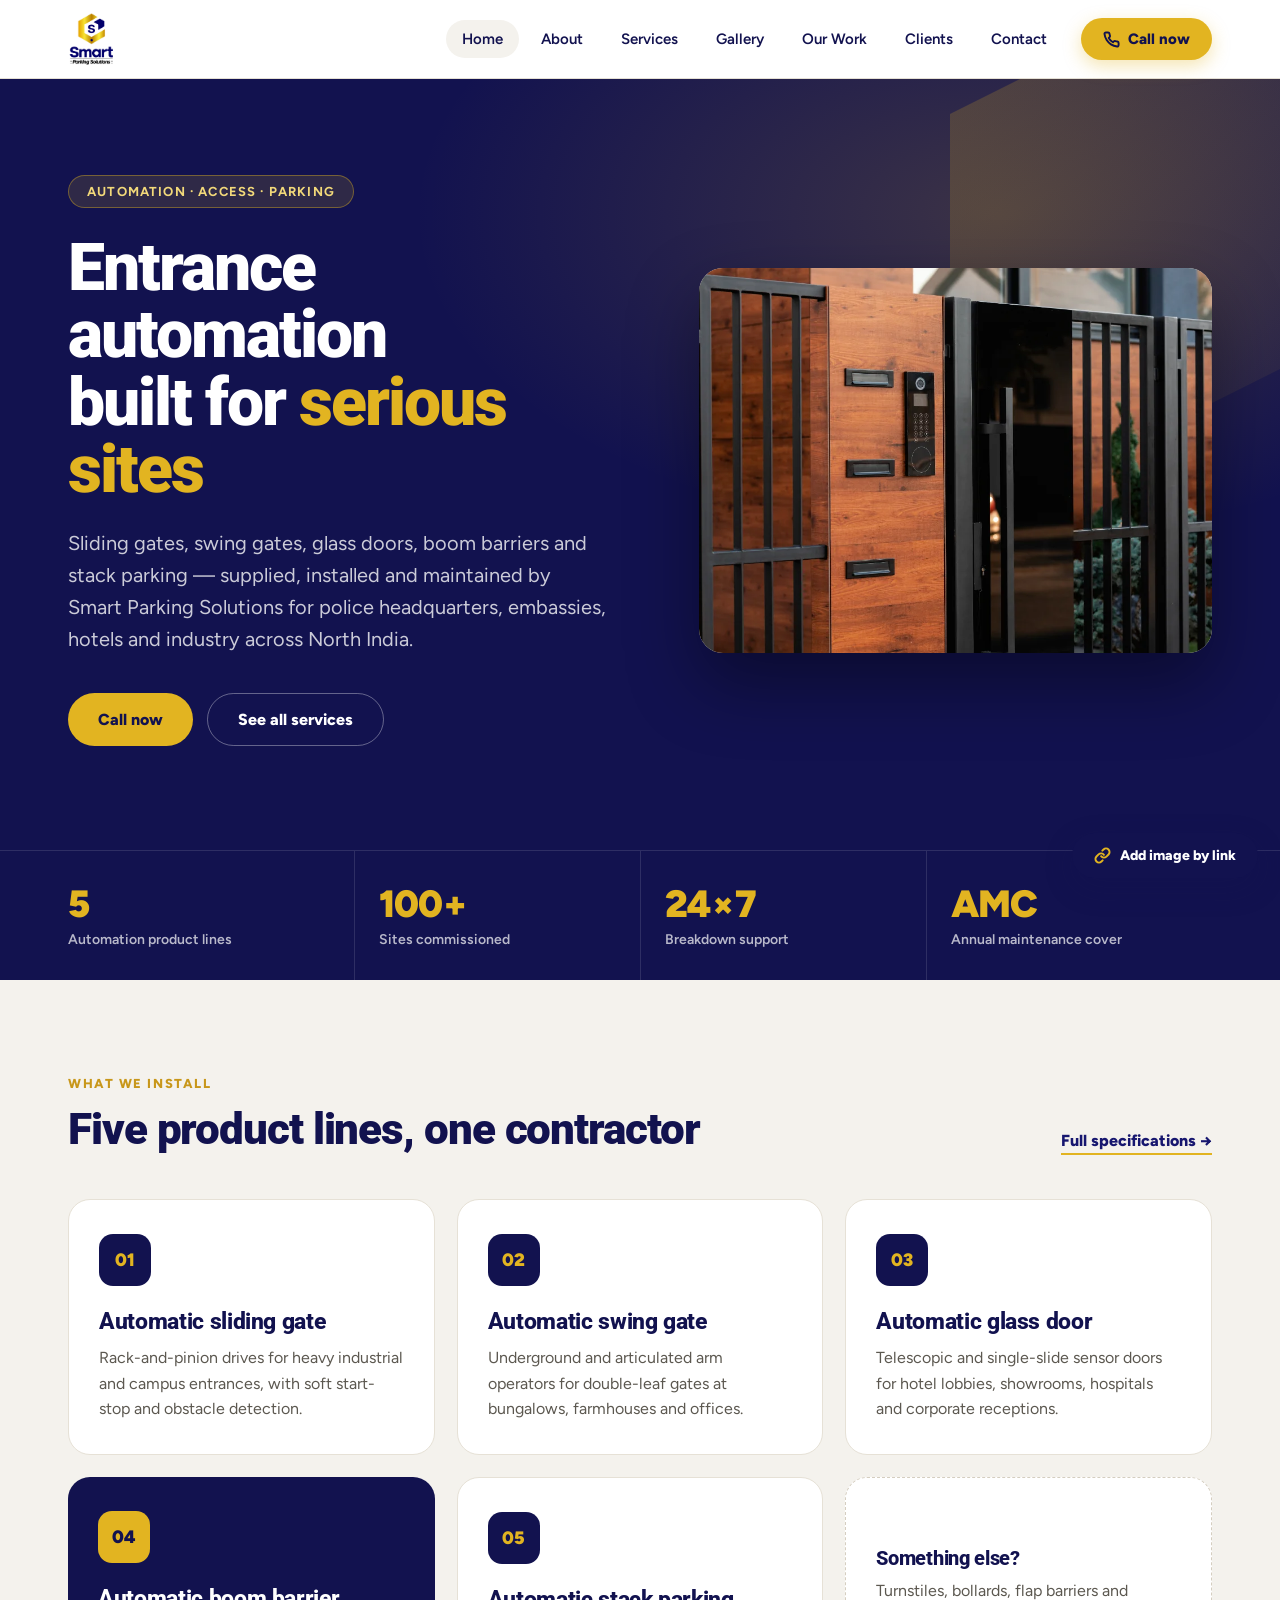
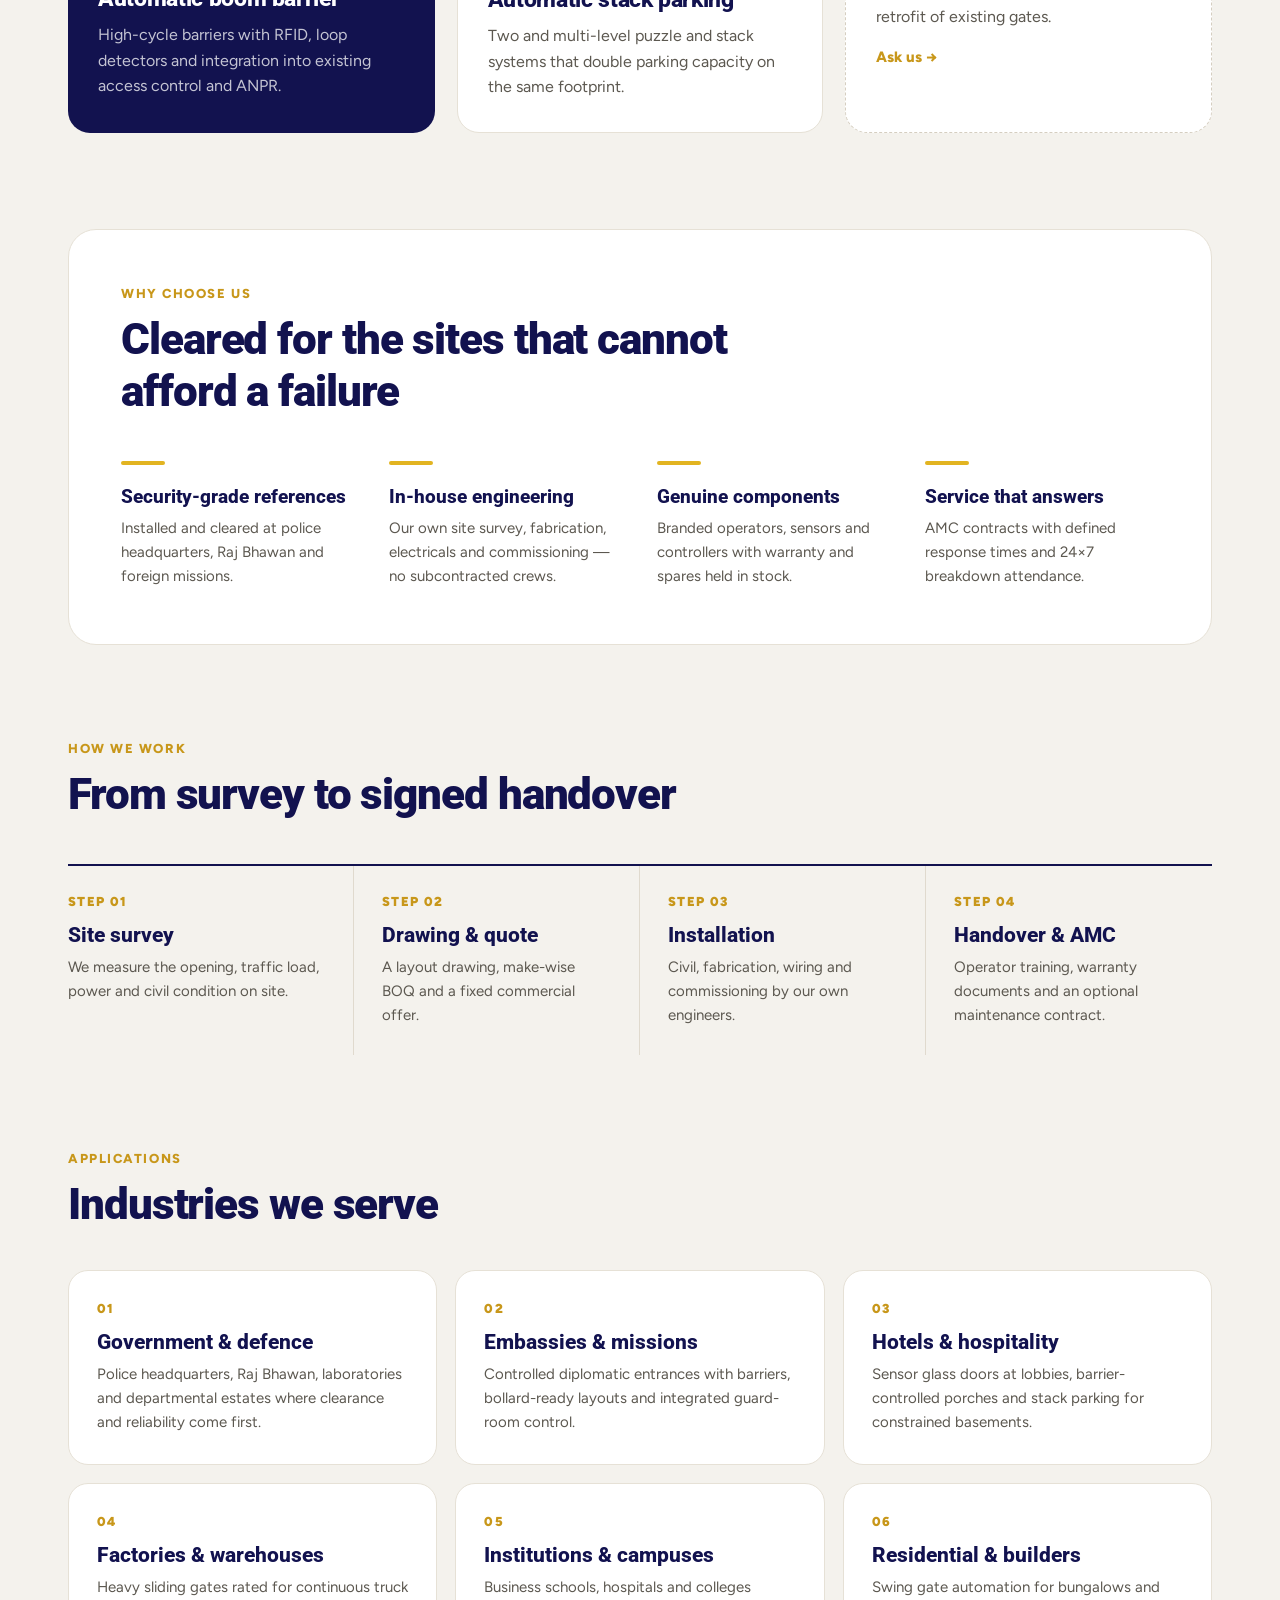
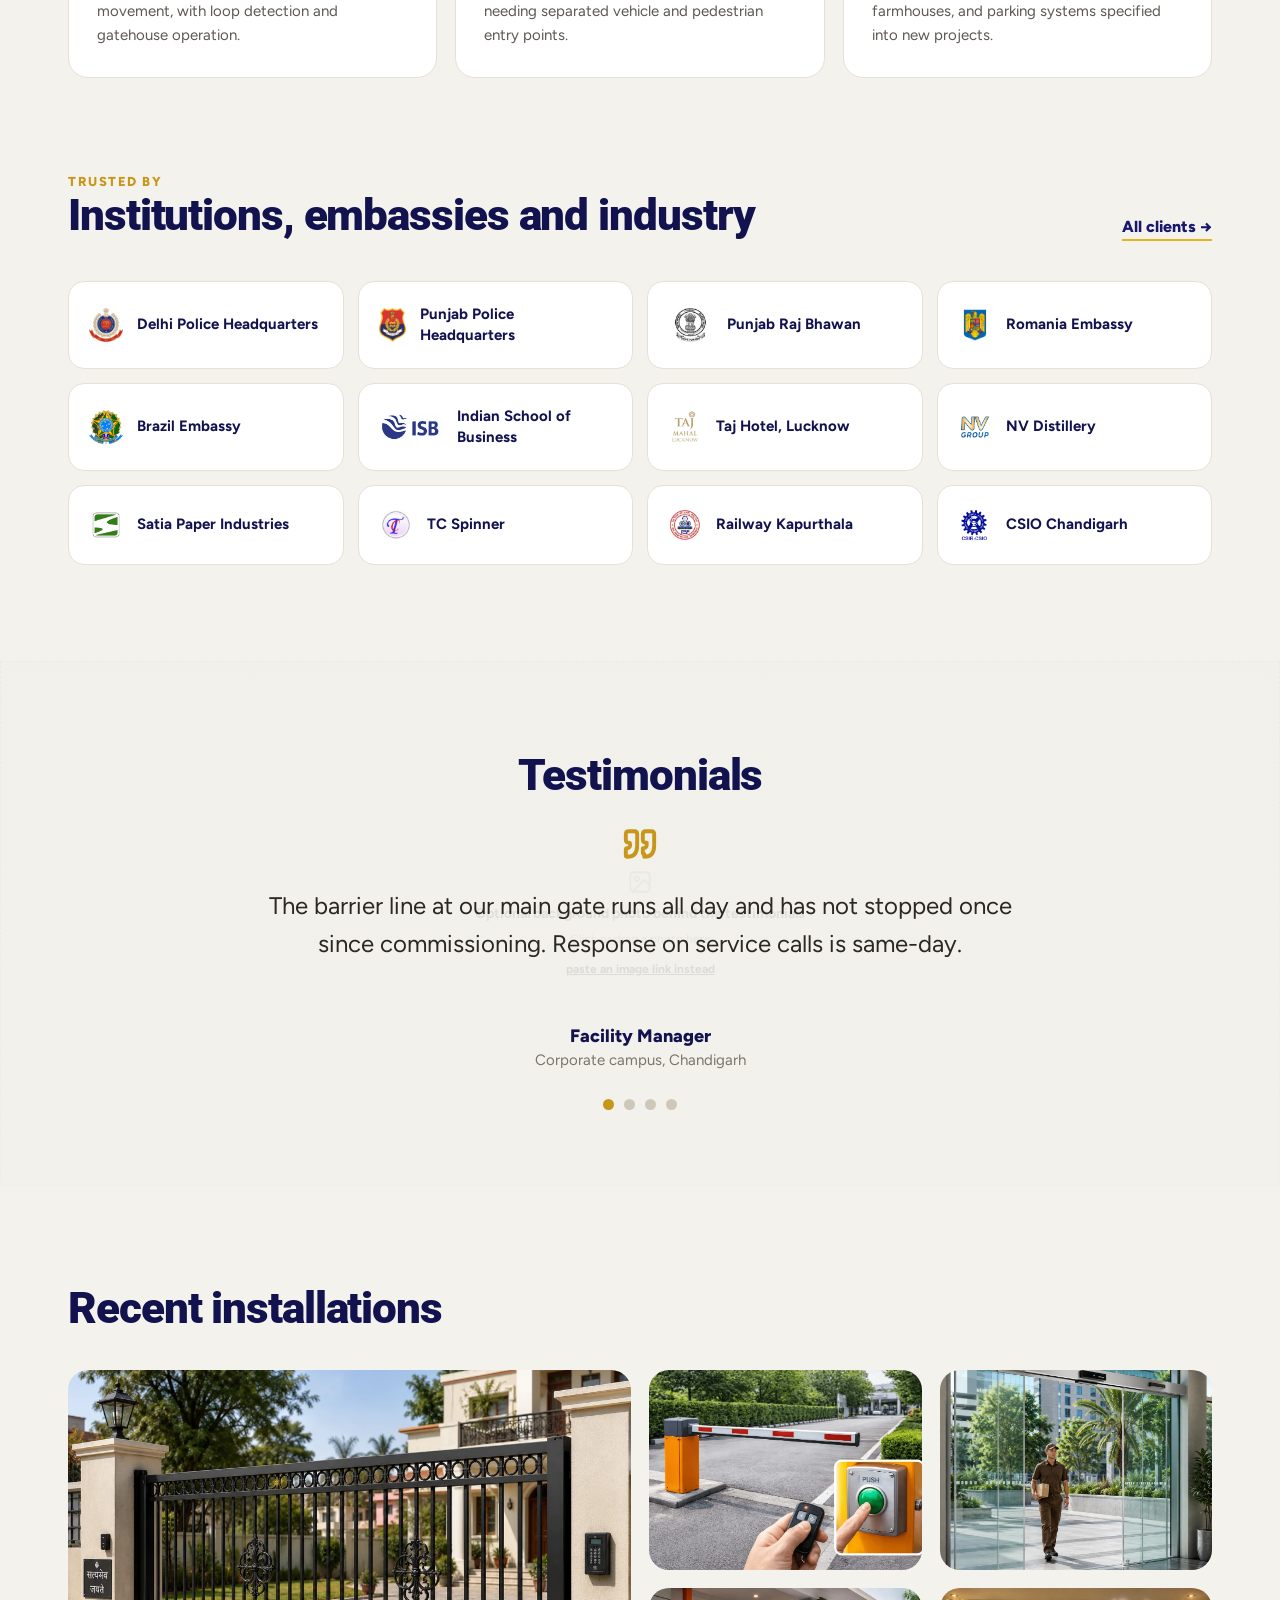
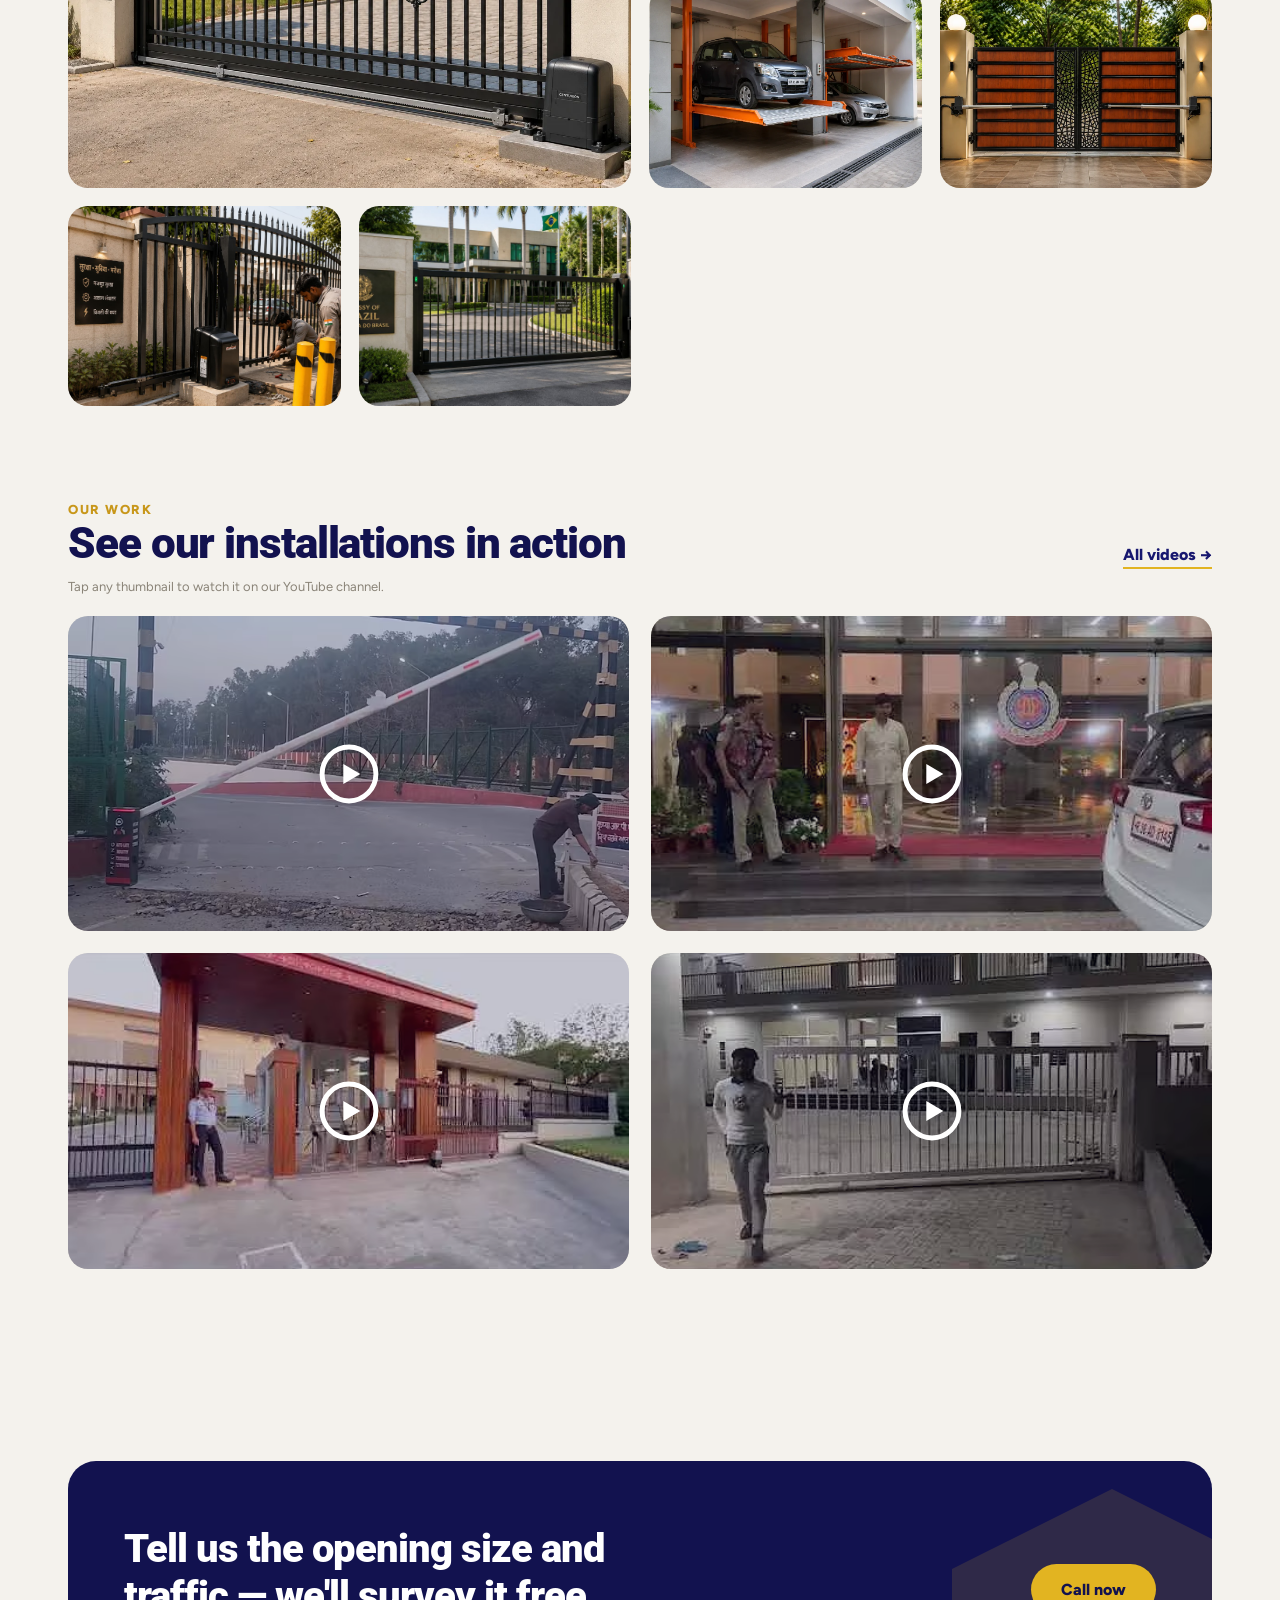
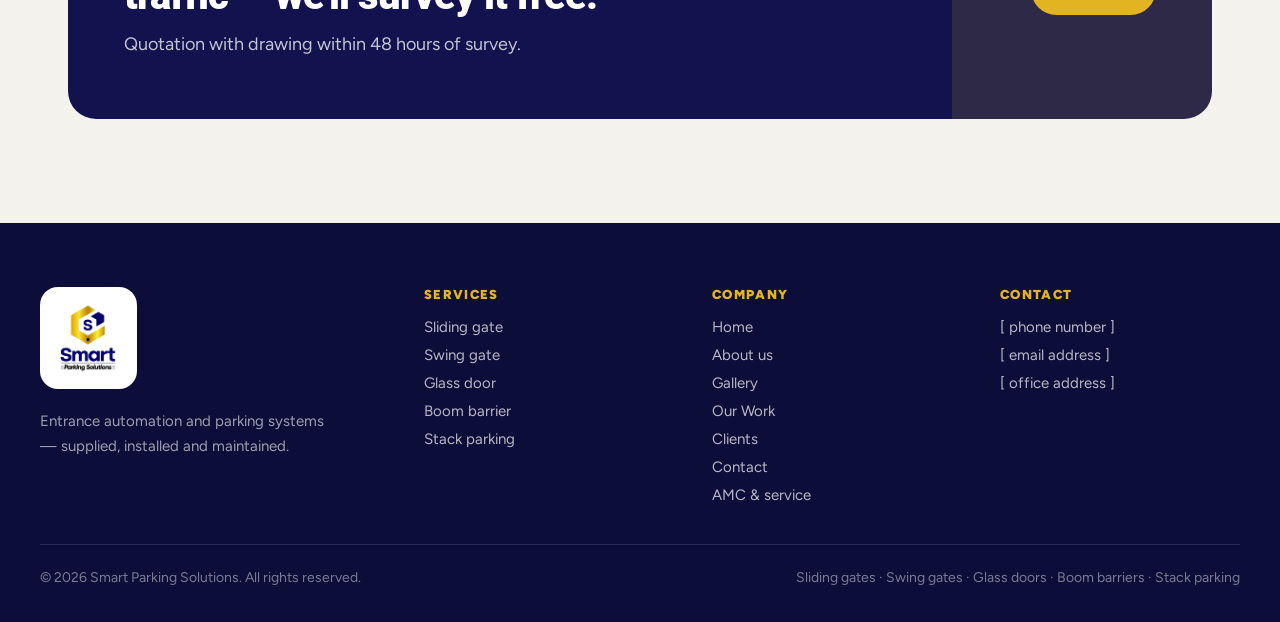
==== index.html @ b591a1c9 "Switch home Our Work section to thumbnail tiles Replace the mixed embeds (live iframe, native video," ====
<!DOCTYPE html>
<html lang="en">
<head>
<meta charset="utf-8">
<title>Smart Parking Solutions</title>
<link rel="preconnect" href="https://fonts.googleapis.com">
<link rel="preconnect" href="https://fonts.gstatic.com" crossorigin>
<style>
/* Smart Parking Solutions — shared stylesheet */

@import url('https://fonts.googleapis.com/css2?family=Figtree:wght@400;500;600;700;800;900&family=Roboto:wght@400;500;700;900&display=swap');

:root {
  --navy: #12124f;
  --navy-dark: #0d0d3a;
  --navy-hover: #1c1c78;
  --link: #17176f;
  --gold: #e2b421;
  --gold-hover: #c8971a;
  --gold-light: #f2d97a;
  --bg: #f4f2ed;
  --card-border: #e6e1d6;
  --divider: #ddd7c9;
  --divider-2: #e0dace;
  --divider-3: #ece7dc;
  --input-border: #ded8ca;
  --input-bg: #fbfaf7;
  --text: #171717;
  --text-body: #2b2822;
  --text-muted: #5c5850;
  --text-mutest: #7a756a;
  --text-faint: #8a8478;
  --tag-bg: #efe9db;
  --tag-text: #5a4d2a;
  --success: #4a7a3f;
}

* { box-sizing: border-box; }
html { scroll-behavior: smooth; }
body {
  margin: 0;
  background: var(--bg);
  font-family: 'Figtree', system-ui, sans-serif;
  color: var(--text);
}
img { max-width: 100%; display: block; }
a { color: var(--link); text-decoration: none; }
a:hover { color: var(--gold-hover); }
*:focus-visible { outline: 2px solid #d9a81d; outline-offset: 2px; }
h1, h2, h3 { font-family: 'Roboto', system-ui, sans-serif; margin: 0; }
p { margin: 0; }
::selection { background: #f2d97a; }
button { font-family: inherit; }

@keyframes riseIn { from { opacity: 0; transform: translateY(14px); } to { opacity: 1; transform: none; } }

.container { max-width: 1200px; margin: 0 auto; padding: 0 28px; }

/* ---------- Header / Nav ---------- */
.site-header {
  position: sticky; top: 0; z-index: 50;
  background: rgba(255,255,255,0.96);
  backdrop-filter: blur(8px);
  border-bottom: 1px solid #e4dfd4;
}
.site-header .container {
  padding: 10px 28px;
  display: flex; align-items: center; gap: 32px;
}
.brand { display: flex; align-items: center; gap: 12px; flex-shrink: 0; }
.brand img { height: 58px; width: auto; }
.main-nav {
  display: flex; align-items: center; gap: 6px; margin-left: auto;
}
.main-nav a.nav-link {
  padding: 10px 16px; border-radius: 999px; font-weight: 600; font-size: 15px; color: var(--navy);
}
.main-nav a.nav-link:hover { color: var(--gold-hover); background: #f4f2ed; }
.main-nav a.nav-link.active { background: #f4f2ed; color: var(--navy); }
.call-now {
  margin-left: 12px; display: inline-flex; align-items: center; gap: 8px;
  padding: 12px 22px; border-radius: 999px; background: var(--gold); color: var(--navy);
  font-weight: 800; font-size: 15px; box-shadow: 0 6px 18px rgba(226,180,33,0.35);
}
.call-now:hover { background: var(--gold-hover); color: #0d0d45; }
.nav-toggle { display: none; }

/* ---------- Buttons ---------- */
.btn {
  display: inline-flex; align-items: center; gap: 10px;
  padding: 16px 30px; border-radius: 999px; font-weight: 800; font-size: 16px; border: none; cursor: pointer;
  font-family: inherit;
}
.btn-gold { background: var(--gold); color: var(--navy); }
.btn-gold:hover { background: var(--gold-light); color: var(--navy); }
.btn-outline { border: 1.5px solid rgba(255,255,255,0.35); color: #fff; background: transparent; }
.btn-outline:hover { border-color: var(--gold); color: var(--gold); }
.btn-navy { background: var(--navy); color: #fff; }
.btn-navy:hover { background: var(--navy-hover); color: #fff; }

/* ---------- Page hero (inner pages) ---------- */
.page-hero { background: var(--navy); padding: 72px 0 80px; }
.page-hero .eyebrow { color: var(--gold); }
.page-hero h1 {
  font-size: 58px; font-weight: 900; letter-spacing: -0.03em; color: #fff; margin: 14px 0 0;
}
.page-hero p {
  font-size: 19px; line-height: 1.6; color: rgba(255,255,255,0.75); margin: 16px 0 0; max-width: 640px;
}

/* ---------- Home hero ---------- */
.home-hero { position: relative; background: var(--navy); overflow: hidden; }
.home-hero .glow {
  position: absolute; inset: 0;
  background: radial-gradient(900px 500px at 78% 15%, rgba(226,180,33,0.20), transparent 65%);
}
.home-hero .facet {
  position: absolute; right: -90px; top: -70px; width: 420px; height: 420px;
  clip-path: polygon(50% 0,100% 25%,100% 75%,50% 100%,0 75%,0 25%);
  background: linear-gradient(135deg,rgba(226,180,33,0.22),rgba(226,180,33,0.03));
}
.home-hero .hero-grid {
  max-width: 1200px; margin: 0 auto; padding: 96px 28px 104px;
  display: grid; grid-template-columns: minmax(0,1.05fr) minmax(0,0.95fr); gap: 64px; align-items: center; position: relative;
}
.home-hero .hero-copy { animation: riseIn .6s ease both; }
.eyebrow-badge {
  display: inline-flex; align-items: center; gap: 10px; padding: 8px 18px; border-radius: 999px;
  background: rgba(226,180,33,0.14); border: 1px solid rgba(226,180,33,0.4); color: #f2d97a;
  font-weight: 700; font-size: 13px; letter-spacing: 0.09em; text-transform: uppercase;
}
.home-hero h1 {
  font-size: 66px; line-height: 1.02; font-weight: 900; letter-spacing: -0.03em; color: #fff;
  margin: 26px 0 0; text-wrap: pretty;
}
.home-hero h1 span { color: var(--gold); }
.home-hero .lead {
  font-size: 20px; line-height: 1.6; color: rgba(255,255,255,0.78); margin: 24px 0 0; max-width: 540px; text-wrap: pretty;
}
.hero-ctas { display: flex; flex-wrap: wrap; gap: 14px; margin-top: 38px; }
.hero-media {
  position: relative; border-radius: 24px; overflow: hidden; box-shadow: 0 30px 70px rgba(0,0,0,0.4); aspect-ratio: 4/3;
}
.stats-bar { border-top: 1px solid rgba(255,255,255,0.12); position: relative; }
.stats-bar .container { display: grid; grid-template-columns: repeat(4,minmax(0,1fr)); padding: 0 28px; }
.stat { padding: 30px 24px 32px 0; }
.stat + .stat { border-left: 1px solid rgba(255,255,255,0.12); padding-left: 24px; }
.stat .num { font-size: 38px; font-weight: 900; color: var(--gold); letter-spacing: -0.02em; }
.stat .label { font-size: 14px; color: rgba(255,255,255,0.7); font-weight: 600; margin-top: 4px; }

/* ---------- Section basics ---------- */
section.block { max-width: 1200px; margin: 0 auto; padding: 96px 28px 0; }
section.block:last-of-type { padding-bottom: 104px; }
.section-head {
  display: flex; align-items: flex-end; justify-content: space-between; gap: 40px; flex-wrap: wrap;
}
.eyebrow {
  font-size: 13px; font-weight: 800; letter-spacing: 0.12em; text-transform: uppercase; color: var(--gold-hover);
}
.section-title { font-size: 44px; font-weight: 900; letter-spacing: -0.025em; color: var(--navy); margin: 12px 0 0; }
.section-link { font-weight: 800; font-size: 16px; color: var(--link); border-bottom: 2px solid var(--gold); padding-bottom: 3px; }

/* ---------- Service / feature cards (home) ---------- */
.services-grid { display: grid; grid-template-columns: repeat(3,minmax(0,1fr)); gap: 22px; margin-top: 44px; }
.svc-card {
  background: #fff; border: 1px solid var(--card-border); border-radius: 22px; padding: 34px 30px 32px;
  transition: border-color .15s ease, box-shadow .15s ease;
}
.svc-card:hover { border-color: var(--gold); box-shadow: 0 14px 34px rgba(18,18,79,0.10); }
.svc-card.dark { background: var(--navy); border: none; }
.svc-card.dark:hover { box-shadow: 0 14px 34px rgba(18,18,79,0.25); }
.svc-num {
  width: 52px; height: 52px; border-radius: 14px; background: var(--navy);
  display: flex; align-items: center; justify-content: center; color: var(--gold); font-weight: 900; font-size: 18px;
}
.svc-card.dark .svc-num { background: var(--gold); color: var(--navy); }
.svc-card h3 { font-size: 23px; font-weight: 800; color: var(--navy); margin: 22px 0 0; letter-spacing: -0.015em; }
.svc-card.dark h3 { color: #fff; }
.svc-card p { font-size: 16px; line-height: 1.6; color: var(--text-muted); margin: 10px 0 0; }
.svc-card.dark p { color: rgba(255,255,255,0.75); }
.svc-card.ghost {
  border: 1.5px dashed #d5cec0; display: flex; flex-direction: column; justify-content: center;
}
.svc-card.ghost h3 { font-size: 20px; margin: 0; }
.svc-card.ghost p { margin: 8px 0 18px; }
.svc-card.ghost a { font-weight: 800; font-size: 15px; color: var(--gold-hover); }

/* ---------- Why choose us ---------- */
.panel {
  background: #fff; border-radius: 28px; padding: 56px 52px; border: 1px solid var(--card-border);
}
.feature-grid { display: grid; grid-template-columns: repeat(4,minmax(0,1fr)); gap: 34px; margin-top: 44px; }
.feature-grid .bar { height: 4px; width: 44px; background: var(--gold); border-radius: 999px; }
.feature-grid h3 { font-size: 19px; font-weight: 800; color: var(--navy); margin: 20px 0 8px; }
.feature-grid p { font-size: 15px; line-height: 1.6; color: var(--text-muted); }

/* ---------- Process steps ---------- */
.steps { display: grid; grid-template-columns: repeat(4,minmax(0,1fr)); gap: 0; border-top: 2px solid var(--navy); margin-top: 44px; }
.step { padding: 28px; border-right: 1px solid var(--divider-2); }
.step:first-child { padding-left: 0; }
.step:last-child { border-right: none; padding-right: 0; }
.step .step-label { font-size: 13px; font-weight: 900; color: var(--gold-hover); letter-spacing: 0.1em; }
.step h3 { font-size: 21px; font-weight: 800; color: var(--navy); margin: 14px 0 8px; }
.step p { font-size: 15px; line-height: 1.6; color: var(--text-muted); }

/* ---------- Industries / plain cards grid ---------- */
.card-grid-3 { display: grid; grid-template-columns: repeat(3,minmax(0,1fr)); gap: 18px; margin-top: 40px; }
.info-card {
  background: #fff; border: 1px solid var(--card-border); border-radius: 20px; padding: 30px 28px;
  transition: border-color .15s ease, box-shadow .15s ease;
}
.info-card:hover { border-color: var(--gold); box-shadow: 0 12px 30px rgba(18,18,79,0.08); }
.info-card .num { font-size: 13px; font-weight: 900; letter-spacing: 0.1em; color: var(--gold-hover); }
.info-card h3 { font-size: 21px; font-weight: 800; color: var(--navy); margin: 14px 0 8px; }
.info-card p { font-size: 15px; line-height: 1.6; color: var(--text-muted); }

/* ---------- Clients grid (home) ---------- */
.clients-grid { display: grid; grid-template-columns: repeat(4,minmax(0,1fr)); gap: 14px; margin-top: 40px; }
.client-chip {
  background: #fff; border: 1px solid var(--card-border); border-radius: 16px; padding: 22px 20px;
  font-size: 15px; font-weight: 700; color: var(--navy); line-height: 1.4; min-height: 78px;
  display: flex; align-items: center;
}
.client-chip-logo { gap: 14px; }
.client-chip-logo .client-logo { height: 34px; width: auto; max-width: 64px; object-fit: contain; flex-shrink: 0; }

/* ---------- Testimonials ---------- */
.testimonials {
  position: relative; margin-top: 96px; overflow: hidden; background: #eae5db;
}
.testimonials .bg-photo {
  position: absolute; inset: 0; filter: saturate(0.35) contrast(0.85) brightness(1.08); opacity: 0.55;
}
.testimonials .scrim {
  position: absolute; inset: 0; background: linear-gradient(180deg,rgba(244,242,237,0.72),rgba(244,242,237,0.86));
}
.testimonials .inner {
  position: relative; max-width: 1000px; margin: 0 auto; padding: 88px 28px 76px; text-align: center;
}
.testimonials h2 { font-size: 44px; font-weight: 900; letter-spacing: -0.025em; color: var(--navy); }
.testimonials .quote-icon { margin: 26px auto 0; display: block; }
.testimonials .quote {
  font-size: 24px; line-height: 1.6; color: var(--text-body); margin: 26px auto 0; max-width: 760px;
  text-wrap: pretty; min-height: 116px;
}
.testimonials .quote-name { font-size: 18px; font-weight: 800; color: var(--navy); margin-top: 22px; }
.testimonials .quote-role { font-size: 15px; color: var(--text-mutest); margin-top: 4px; }
.testi-dots { display: flex; justify-content: center; gap: 10px; margin-top: 30px; }
.testi-dots button {
  width: 11px; height: 11px; border-radius: 999px; border: none; padding: 0; cursor: pointer; background: #cfc8ba;
}
.testi-dots button.active { background: var(--gold-hover); }

/* ---------- Gallery bento (home: recent installations) ---------- */
.bento-5 {
  display: grid; grid-template-columns: repeat(4,minmax(0,1fr)); grid-auto-rows: 200px; gap: 18px; margin-top: 36px;
}
.bento-5 .big { grid-column: span 2; grid-row: span 2; }
.bento-5 > div { border-radius: 20px; overflow: hidden; }

/* ---------- CTA band ---------- */
.cta-band {
  background: var(--navy); border-radius: 28px; padding: 64px 56px;
  display: flex; align-items: center; justify-content: space-between; gap: 48px; flex-wrap: wrap;
  position: relative; overflow: hidden; margin-top: 96px;
}
.cta-band.small { padding: 56px 52px; background: #fff; border: 1px solid var(--card-border); }
.cta-band .facet {
  position: absolute; right: -60px; bottom: -90px; width: 320px; height: 320px;
  clip-path: polygon(50% 0,100% 25%,100% 75%,50% 100%,0 75%,0 25%); background: rgba(226,180,33,0.14);
}
.cta-band h2 { font-size: 40px; font-weight: 900; letter-spacing: -0.025em; color: #fff; margin: 0; max-width: 560px; text-wrap: pretty; position: relative; }
.cta-band.small h2 { color: var(--navy); font-size: 34px; max-width: 520px; }
.cta-band p { font-size: 18px; color: rgba(255,255,255,0.75); margin: 14px 0 0; position: relative; }
.cta-band.small p { color: var(--text-muted); font-size: 17px; }
.cta-band .btn { position: relative; }

/* ---------- About page ---------- */
.about-grid { display: grid; grid-template-columns: minmax(0,1.05fr) minmax(0,0.95fr); gap: 60px; align-items: center; }
.about-grid h2 { font-size: 38px; font-weight: 900; letter-spacing: -0.025em; color: var(--navy); }
.about-grid p.body-text { font-size: 17px; line-height: 1.75; color: var(--text-muted); margin: 18px 0 0; text-wrap: pretty; }
.mission-grid { display: grid; grid-template-columns: minmax(0,1fr) minmax(0,1fr); gap: 20px; margin-top: 34px; }
.mv-card { background: #fff; border: 1px solid var(--card-border); border-radius: 20px; padding: 26px 24px; }
.mv-card h3 { font-size: 15px; font-weight: 900; letter-spacing: 0.1em; text-transform: uppercase; color: var(--gold-hover); margin: 0 0 10px; }
.mv-card p { font-size: 16px; line-height: 1.6; color: var(--text-body); }
.about-media { border-radius: 24px; overflow: hidden; aspect-ratio: 3/4; box-shadow: 0 20px 50px rgba(18,18,79,0.14); }
.bring-grid { display: grid; grid-template-columns: repeat(3,minmax(0,1fr)); gap: 34px; margin-top: 36px; }
.cert-section { display: grid; grid-template-columns: minmax(0,0.85fr) minmax(0,1.15fr); gap: 56px; align-items: start; }
.cert-section h2 { font-size: 36px; font-weight: 900; letter-spacing: -0.025em; color: var(--navy); }
.cert-section > div > p { font-size: 16px; line-height: 1.65; color: var(--text-muted); margin: 14px 0 0; }
.cert-grid { display: grid; grid-template-columns: minmax(0,1fr) minmax(0,1fr); gap: 16px; }
.cert-card { background: #fff; border: 1px solid var(--card-border); border-radius: 18px; padding: 24px 22px; }
.cert-card .label { font-size: 13px; font-weight: 900; letter-spacing: 0.1em; text-transform: uppercase; color: var(--gold-hover); }
.cert-card .value { font-size: 17px; font-weight: 700; color: var(--navy); margin-top: 6px; line-height: 1.4; }

/* ---------- Gallery page ---------- */
.gallery-groups { display: flex; flex-direction: column; gap: 64px; }
.gallery-group-head { display: flex; align-items: center; gap: 16px; }
.gallery-group-head h2 { font-size: 15px; font-weight: 900; letter-spacing: 0.12em; text-transform: uppercase; color: var(--gold-hover); }
.gallery-group-head .rule { height: 1px; background: var(--divider); flex: 1; }
.gallery-group-head .count { font-size: 14px; color: var(--text-faint); font-weight: 600; }
.gallery-slots { display: grid; grid-template-columns: repeat(4,minmax(0,1fr)); gap: 16px; margin-top: 22px; }
.gallery-slots > div { border-radius: 18px; overflow: hidden; aspect-ratio: 4/3; }

/* ---------- Services page ---------- */
.service-rows { display: flex; flex-direction: column; gap: 72px; }
.service-row { display: grid; grid-template-columns: minmax(0,0.95fr) minmax(0,1.05fr); gap: 56px; align-items: center; }
.service-media { border-radius: 24px; overflow: hidden; aspect-ratio: 4/3; box-shadow: 0 18px 44px rgba(18,18,79,0.12); }
.service-row h2 { font-size: 38px; font-weight: 900; letter-spacing: -0.025em; color: var(--navy); margin: 12px 0 0; }
.service-row .body-text { font-size: 17px; line-height: 1.7; color: var(--text-muted); margin: 14px 0 22px; text-wrap: pretty; }
.point-list { display: flex; flex-direction: column; gap: 10px; }
.point { display: flex; gap: 12px; align-items: flex-start; }
.point .dot { width: 8px; height: 8px; border-radius: 999px; background: var(--gold); margin-top: 8px; flex-shrink: 0; }
.point span.text { font-size: 16px; line-height: 1.55; color: var(--text-body); }
.tag-row { display: flex; flex-wrap: wrap; gap: 8px; margin-top: 24px; }
.tag { padding: 7px 15px; border-radius: 999px; background: var(--tag-bg); color: var(--tag-text); font-size: 13px; font-weight: 700; }

.specs-table-wrap { background: #fff; border: 1px solid var(--card-border); border-radius: 22px; overflow-x: auto; -webkit-overflow-scrolling: touch; margin-top: 28px; }
table.specs { width: 100%; min-width: 640px; border-collapse: collapse; font-size: 15px; }
table.specs thead tr { background: var(--navy); }
table.specs th { text-align: left; padding: 18px 24px; color: #fff; font-weight: 800; font-size: 14px; letter-spacing: 0.04em; }
table.specs td { padding: 18px 24px; color: #3f3b34; }
table.specs td:first-child { font-weight: 800; color: var(--navy); }
table.specs tr { border-top: 1px solid var(--divider-3); }
table.specs tbody tr:first-child { border-top: none; }
.specs-sub { font-size: 16px; color: var(--text-mutest); margin: 0 0 0; }

.brands-grid { display: grid; grid-template-columns: repeat(6,minmax(0,1fr)); gap: 14px; margin-top: 28px; }
.brand-chip {
  background: #fff; border: 1px solid var(--card-border); border-radius: 16px; height: 82px;
  display: flex; align-items: center; justify-content: center; font-size: 15px; font-weight: 800;
  color: var(--navy); letter-spacing: 0.02em;
}
.fine-print { font-size: 13px; color: var(--text-faint); margin: 14px 0 0; }

.faq-section { display: grid; grid-template-columns: minmax(0,0.8fr) minmax(0,1.2fr); gap: 56px; align-items: start; }
.faq-list { display: flex; flex-direction: column; }
.faq-item { border-top: 1px solid var(--divider); padding: 26px 0; }
.faq-item h3 { font-size: 20px; font-weight: 800; color: var(--navy); margin: 0 0 8px; }
.faq-item p { font-size: 16px; line-height: 1.65; color: var(--text-muted); }

/* ---------- Clients page ---------- */
.client-groups { display: flex; flex-direction: column; gap: 56px; }
.client-group-head { display: flex; align-items: center; gap: 16px; }
.client-group-head h2 { font-size: 15px; font-weight: 900; letter-spacing: 0.12em; text-transform: uppercase; color: var(--gold-hover); }
.client-group-head .rule { height: 1px; background: var(--divider); flex: 1; }
.client-cards { display: grid; grid-template-columns: repeat(3,minmax(0,1fr)); gap: 18px; margin-top: 24px; }
.client-card {
  background: #fff; border: 1px solid var(--card-border); border-radius: 20px; padding: 28px 26px;
  transition: border-color .15s ease;
}
.client-card:hover { border-color: var(--gold); }
.client-card .facet-sm {
  width: 38px; height: 38px; clip-path: polygon(50% 0,100% 25%,100% 75%,50% 100%,0 75%,0 25%);
  background: var(--gold); margin-bottom: 18px;
}
.client-card .client-card-logo { height: 40px; width: auto; max-width: 100%; object-fit: contain; margin-bottom: 18px; }
.client-card .name { font-size: 19px; font-weight: 800; color: var(--navy); line-height: 1.3; }
.client-card .note { font-size: 15px; color: var(--text-mutest); margin-top: 6px; }

.project-bento { display: grid; grid-template-columns: repeat(3,minmax(0,1fr)); grid-auto-rows: 230px; gap: 18px; margin-top: 32px; }
.project-bento .wide { grid-column: span 2; }
.project-bento > div { border-radius: 20px; overflow: hidden; }

/* ---------- Contact page ---------- */
.contact-grid { display: grid; grid-template-columns: minmax(0,1.15fr) minmax(0,0.85fr); gap: 56px; align-items: start; }
.enquiry-card { background: #fff; border: 1px solid var(--card-border); border-radius: 26px; padding: 44px 42px; }
.enquiry-card h2 { font-size: 30px; font-weight: 900; letter-spacing: -0.02em; color: var(--navy); margin: 0 0 26px; }
.form-grid { display: grid; grid-template-columns: minmax(0,1fr) minmax(0,1fr); gap: 18px; }
.form-grid label { display: flex; flex-direction: column; gap: 8px; }
.form-grid label span { font-size: 14px; font-weight: 700; color: #3f3b34; }
.form-grid input, .form-grid select, .form-grid textarea {
  padding: 14px 18px; border-radius: 999px; border: 1.5px solid var(--input-border);
  font-size: 15px; font-family: inherit; background: var(--input-bg); color: #2b2822;
}
.form-grid textarea { border-radius: 20px; padding: 16px 20px; resize: vertical; }
.form-grid .full { grid-column: span 2; }
.submit-btn {
  margin-top: 26px; padding: 16px 34px; border-radius: 999px; border: none; background: var(--gold);
  color: var(--navy); font-weight: 900; font-size: 16px; font-family: inherit; cursor: pointer;
}
.submit-btn:hover { background: var(--gold-hover); }
.form-msg { font-size: 15px; font-weight: 700; color: var(--success); margin-top: 14px; min-height: 20px; }

.reach-card { background: var(--navy); border-radius: 26px; padding: 36px 34px; }
.reach-card h3 { font-size: 20px; font-weight: 800; color: #fff; margin: 0 0 20px; }
.reach-list { display: flex; flex-direction: column; gap: 16px; }
.reach-list .k { font-size: 13px; font-weight: 800; letter-spacing: 0.1em; text-transform: uppercase; color: var(--gold); }
.reach-list .v { font-size: 18px; font-weight: 700; color: #fff; margin-top: 4px; line-height: 1.4; }
.contact-side { display: flex; flex-direction: column; gap: 18px; }
.amc-card { background: #fff; border: 1px solid var(--card-border); border-radius: 26px; padding: 36px 34px; }
.amc-card h3 { font-size: 20px; font-weight: 800; color: var(--navy); margin: 0 0 12px; }
.amc-card p { font-size: 16px; line-height: 1.65; color: var(--text-muted); margin: 0 0 16px; }
.amc-list { display: flex; flex-direction: column; gap: 9px; }
.amc-list .point .dot { margin-top: 7px; }
.amc-list .point span.text { font-size: 15px; color: var(--text-body); }
.map-slot { border-radius: 26px; overflow: hidden; height: 320px; margin-top: 56px; margin-bottom: 104px; }

/* ---------- Footer ---------- */
.site-footer { background: var(--navy-dark); padding: 64px 28px 36px; }
.footer-grid { max-width: 1200px; margin: 0 auto; display: grid; grid-template-columns: minmax(0,1.4fr) minmax(0,1fr) minmax(0,1fr) minmax(0,1fr); gap: 48px; }
.footer-logo { display: inline-flex; padding: 14px 18px; border-radius: 18px; background: #fff; }
.footer-logo img { height: 74px; width: auto; }
.footer-blurb { font-size: 15px; line-height: 1.65; color: rgba(255,255,255,0.6); margin: 20px 0 0; max-width: 300px; }
.footer-col .col-title {
  font-size: 13px; font-weight: 900; letter-spacing: 0.1em; text-transform: uppercase; color: var(--gold); margin-bottom: 16px;
}
.footer-links { display: flex; flex-direction: column; gap: 10px; font-size: 15px; }
.footer-links a { color: rgba(255,255,255,0.7); }
.footer-links a:hover { color: var(--gold); }
.footer-links span { color: rgba(255,255,255,0.7); }
.footer-bottom {
  max-width: 1200px; margin: 40px auto 0; padding-top: 24px; border-top: 1px solid rgba(255,255,255,0.12);
  display: flex; justify-content: space-between; gap: 24px; flex-wrap: wrap; font-size: 14px; color: rgba(255,255,255,0.45);
}

/* ---------- image-slot component ---------- */
image-slot {
  display: block; position: relative; width: 100%; height: 100%; overflow: hidden;
  background: #ece7db;
}
image-slot .is-empty {
  position: absolute; inset: 0; display: flex; flex-direction: column; align-items: center; justify-content: center;
  gap: 10px; text-align: center; padding: 18px; border: 1.5px dashed #cdc4b0; border-radius: inherit;
  background: #f2efe6; cursor: pointer; color: var(--text-mutest);
}
image-slot .is-empty:hover { border-color: var(--gold-hover); background: #efe9d8; }
image-slot .is-empty svg { color: #b5ab93; }
image-slot .is-empty .caption { font-size: 14px; font-weight: 700; color: var(--text-muted); max-width: 85%; }
image-slot .is-empty .hint { font-size: 12px; color: var(--text-faint); }
image-slot .is-empty .link-toggle {
  margin-top: 4px; font-size: 12px; font-weight: 700; color: var(--link); text-decoration: underline; background: none;
  border: none; cursor: pointer; padding: 2px 4px;
}
image-slot .is-empty.dragover { border-color: var(--gold); background: #fdf3d3; }
image-slot .is-filled { position: absolute; inset: 0; }
image-slot .is-filled img { width: 100%; height: 100%; object-fit: cover; display: block; }
image-slot .is-toolbar {
  position: absolute; top: 8px; right: 8px; display: flex; gap: 6px; opacity: 0; transition: opacity .15s ease;
}
image-slot:hover .is-toolbar { opacity: 1; }
image-slot .is-toolbar button {
  border: none; background: rgba(18,18,79,0.82); color: #fff; font-size: 12px; font-weight: 700;
  padding: 7px 11px; border-radius: 999px; cursor: pointer; backdrop-filter: blur(4px);
}
image-slot .is-toolbar button:hover { background: var(--navy-hover); }
image-slot input[type="file"] { display: none; }
image-slot .is-urlbox {
  position: absolute; left: 8px; right: 8px; bottom: 8px; display: none; gap: 6px; z-index: 3;
}
image-slot .is-urlbox.open { display: flex; }
image-slot .is-urlbox input {
  flex: 1; min-width: 0; padding: 8px 10px; border-radius: 999px; border: 1px solid var(--input-border);
  font-size: 12px; font-family: inherit; background: #fff;
}
image-slot .is-urlbox button {
  border: none; background: var(--gold); color: var(--navy); font-size: 12px; font-weight: 800;
  padding: 8px 12px; border-radius: 999px; cursor: pointer;
}

/* ---------- video-slot component ---------- */
.videos-grid { display: grid; grid-template-columns: repeat(2,minmax(0,1fr)); gap: 22px; margin-top: 22px; }
.videos-grid > div { border-radius: 20px; overflow: hidden; aspect-ratio: 16/9; background: #ece7db; }
.video-thumb-link { position: relative; display: block; width: 100%; height: 100%; }
.video-thumb-link img { width: 100%; height: 100%; object-fit: cover; }
.video-thumb-play {
  position: absolute; inset: 0; display: flex; align-items: center; justify-content: center;
  background: rgba(18,18,79,0.18); transition: background 0.15s ease;
}
.video-thumb-play svg { width: 68px; height: 68px; color: #fff; filter: drop-shadow(0 2px 10px rgba(0,0,0,0.45)); transition: transform 0.15s ease; }
.video-thumb-link:hover .video-thumb-play { background: rgba(18,18,79,0.32); }
.video-thumb-link:hover .video-thumb-play svg { transform: scale(1.08); }
.ourwork-grid { display: grid; grid-template-columns: repeat(4,minmax(0,1fr)); gap: 20px; margin-top: 22px; }
.ourwork-grid > div { border-radius: 18px; overflow: hidden; aspect-ratio: 16/9; background: #ece7db; }
.ourwork-grid .video-thumb-play svg { width: 52px; height: 52px; }
@media (max-width: 900px) { .ourwork-grid { grid-template-columns: repeat(2,minmax(0,1fr)); } }
@media (max-width: 520px) { .ourwork-grid { grid-template-columns: minmax(0,1fr); } }
video-slot { display: block; position: relative; width: 100%; height: 100%; }
video-slot .vs-empty {
  position: absolute; inset: 0; display: flex; flex-direction: column; align-items: center; justify-content: center;
  gap: 10px; text-align: center; padding: 18px; border: 1.5px dashed #cdc4b0; border-radius: inherit;
  background: #f2efe6; color: var(--text-mutest);
}
video-slot .vs-empty svg { color: #b5ab93; }
video-slot .vs-empty .caption { font-size: 15px; font-weight: 700; color: var(--text-muted); max-width: 85%; }
video-slot .vs-empty .hint { font-size: 12px; color: var(--text-faint); }
video-slot .vs-urlbox { display: flex; gap: 6px; width: 100%; max-width: 320px; margin-top: 4px; }
video-slot .vs-urlbox input {
  flex: 1; min-width: 0; padding: 10px 12px; border-radius: 999px; border: 1px solid var(--input-border);
  font-size: 13px; font-family: inherit; background: #fff;
}
video-slot .vs-urlbox button {
  border: none; background: var(--gold); color: var(--navy); font-size: 13px; font-weight: 800;
  padding: 10px 16px; border-radius: 999px; cursor: pointer;
}
video-slot .vs-urlbox button:hover { background: var(--gold-hover); }
video-slot .vs-or { font-size: 11px; font-weight: 700; letter-spacing: 0.08em; text-transform: uppercase; color: var(--text-faint); margin-top: 2px; }
video-slot .vs-upload-btn {
  border: 1.5px solid var(--input-border); background: #fff; color: var(--navy); font-size: 13px; font-weight: 800;
  padding: 9px 16px; border-radius: 999px; cursor: pointer;
}
video-slot .vs-upload-btn:hover { border-color: var(--gold-hover); background: #fdf3d3; }
video-slot .vs-hint-small { font-size: 11px; color: var(--text-faint); }
video-slot .vs-file-input { display: none; }
video-slot .vs-msg { font-size: 12px; font-weight: 700; color: #b3261e; min-height: 16px; }
video-slot .vs-filled { position: absolute; inset: 0; background: #000; }
video-slot .vs-filled iframe, video-slot .vs-filled video { width: 100%; height: 100%; border: 0; display: block; }
video-slot .vs-loading { display: flex; align-items: center; justify-content: center; background: #ece7db; }
video-slot .vs-loading-msg { font-size: 13px; font-weight: 700; color: var(--text-mutest); }
video-slot .vs-filename {
  position: absolute; left: 8px; bottom: 8px; max-width: calc(100% - 16px); padding: 5px 10px; border-radius: 999px;
  background: rgba(18,18,79,0.72); color: #fff; font-size: 11px; font-weight: 700; white-space: nowrap;
  overflow: hidden; text-overflow: ellipsis; pointer-events: none;
}
video-slot .vs-toolbar {
  position: absolute; top: 8px; right: 8px; display: flex; gap: 6px; opacity: 0; transition: opacity .15s ease;
  pointer-events: none;
}
video-slot:hover .vs-toolbar, video-slot .vs-toolbar:focus-within { opacity: 1; pointer-events: auto; }
video-slot .vs-toolbar button {
  border: none; background: rgba(18,18,79,0.82); color: #fff; font-size: 12px; font-weight: 700;
  padding: 7px 11px; border-radius: 999px; cursor: pointer; backdrop-filter: blur(4px);
}
video-slot .vs-toolbar button:hover { background: var(--navy-hover); }

/* ---------- Add-image-by-link floating panel ---------- */
.link-panel-wrap { position: fixed; right: 22px; bottom: 22px; z-index: 90; display: flex; flex-direction: column; align-items: flex-end; gap: 12px; }
.link-panel {
  width: 340px; background: #fff; border: 1px solid var(--divider-2); border-radius: 22px;
  box-shadow: 0 20px 50px rgba(18,18,79,0.22); padding: 24px 22px; display: none;
}
.link-panel.open { display: block; }
.link-panel .title { font-size: 17px; font-weight: 800; color: var(--navy); font-family: 'Roboto', sans-serif; }
.link-panel .desc { font-size: 13px; line-height: 1.5; color: var(--text-mutest); margin: 6px 0 18px; }
.link-panel label { display: flex; flex-direction: column; gap: 7px; }
.link-panel label + label { margin-top: 14px; }
.link-panel .k {
  font-size: 12px; font-weight: 800; letter-spacing: 0.06em; text-transform: uppercase; color: var(--gold-hover);
}
.link-panel select, .link-panel input {
  padding: 12px 14px; border-radius: 999px; border: 1.5px solid var(--input-border); font-size: 14px;
  font-family: inherit; background: var(--input-bg); color: #2b2822;
}
.link-panel .actions { display: flex; gap: 10px; margin-top: 18px; }
.link-panel .actions button { flex: 1; padding: 12px 18px; border-radius: 999px; font-weight: 800; font-size: 14px; font-family: inherit; cursor: pointer; }
.link-panel .apply { border: none; background: var(--gold); color: var(--navy); }
.link-panel .apply:hover { background: var(--gold-hover); }
.link-panel .clear { border: 1.5px solid var(--input-border); background: #fff; color: var(--text-muted); }
.link-panel .clear:hover { border-color: var(--gold-hover); color: var(--navy); }
.link-panel .link-msg { font-size: 13px; font-weight: 700; color: var(--success); margin-top: 12px; min-height: 18px; }
.link-panel-toggle {
  display: inline-flex; align-items: center; gap: 9px; padding: 14px 22px; border-radius: 999px; border: none;
  background: var(--navy); color: #fff; font-weight: 800; font-size: 14px; font-family: inherit; cursor: pointer;
  box-shadow: 0 10px 28px rgba(18,18,79,0.32);
}
.link-panel-toggle:hover { background: var(--navy-hover); }

/* ---------- Responsive ---------- */
@media (max-width: 980px) {
  .home-hero .hero-grid { grid-template-columns: minmax(0,1fr); gap: 48px; padding: 64px 24px 72px; }
  .hero-media { aspect-ratio: 16/9; }
  .stats-bar .container { grid-template-columns: repeat(2,minmax(0,1fr)); }
  .stat:nth-child(3) { border-left: none; padding-left: 0; }
  .services-grid, .card-grid-3, .feature-grid, .bring-grid, .mission-grid { grid-template-columns: repeat(2,minmax(0,1fr)); }
  .steps { grid-template-columns: repeat(2,minmax(0,1fr)); border-top: none; }
  .step { border-right: none; border-top: 2px solid var(--navy); padding-left: 0 !important; }
  .clients-grid { grid-template-columns: repeat(2,minmax(0,1fr)); }
  .about-grid, .cert-section, .service-row, .contact-grid, .faq-section { grid-template-columns: minmax(0,1fr); }
  .about-media { aspect-ratio: 16/9; order: -1; }
  .bento-5 { grid-template-columns: repeat(2,minmax(0,1fr)); }
  .bento-5 .big { grid-column: span 2; grid-row: span 1; aspect-ratio: 16/9; height: auto; }
  .gallery-slots, .brands-grid { grid-template-columns: repeat(2,minmax(0,1fr)); }
  .client-cards { grid-template-columns: repeat(2,minmax(0,1fr)); }
  .project-bento { grid-template-columns: repeat(2,minmax(0,1fr)); grid-auto-rows: 220px; }
  .project-bento .wide { grid-column: span 2; }
  .cta-band { padding: 44px 36px; }
  .home-hero h1 { font-size: 48px; }
  .page-hero h1 { font-size: 42px; }
  .section-title { font-size: 34px; }
}

/* The full desktop nav (6 links + Call now) needs ~900px to lay out without
   wrapping or overflow, so the hamburger switch happens well above the
   phone-tweaks breakpoint below — tablets get the clean dropdown too. */
@media (max-width: 900px) {
  .main-nav { display: none; }
  .nav-toggle {
    display: inline-flex; align-items: center; justify-content: center; margin-left: auto;
    width: 42px; height: 42px; border-radius: 12px; border: 1px solid var(--card-border); background: #fff; cursor: pointer;
  }
  .site-header .container { padding: 10px 20px; }
  .main-nav.open {
    display: flex; flex-direction: column; align-items: stretch; position: absolute; top: 100%; left: 0; right: 0;
    background: #fff; border-bottom: 1px solid #e4dfd4; padding: 10px 20px 18px; gap: 2px;
  }
  .main-nav.open a.nav-link { padding: 12px 14px; }
  .main-nav.open .call-now { margin: 10px 2px 0; justify-content: center; }
}

@media (max-width: 700px) {
  .home-hero h1 { font-size: 38px; }
  .home-hero .lead { font-size: 17px; }
  .page-hero h1 { font-size: 34px; }
  .page-hero p { font-size: 16px; }
  .section-title { font-size: 28px; }
  .services-grid, .card-grid-3, .feature-grid, .bring-grid, .mission-grid, .steps, .clients-grid,
  .gallery-slots, .brands-grid, .client-cards, .form-grid, .cert-grid, .videos-grid { grid-template-columns: minmax(0,1fr); }
  .steps { border-top: none; }
  .step { border-top: 2px solid var(--navy); }
  .form-grid .full { grid-column: span 1; }
  .bento-5 { grid-template-columns: minmax(0,1fr); }
  .bento-5 .big { grid-column: span 1; }
  .project-bento { grid-template-columns: minmax(0,1fr); grid-auto-rows: 220px; }
  .project-bento .wide { grid-column: span 1; }
  .cta-band { flex-direction: column; align-items: flex-start; text-align: left; padding: 36px 28px; }
  .footer-grid { grid-template-columns: minmax(0,1fr) minmax(0,1fr); gap: 32px; }
  .link-panel { width: calc(100vw - 44px); }
  .panel { padding: 32px 26px; }
  .testimonials .quote { font-size: 19px; }
  .testimonials .inner { padding: 64px 24px 56px; }
  section.block { padding-left: 20px; padding-right: 20px; }
  .container, .home-hero .hero-grid { padding-left: 20px; padding-right: 20px; }
  .page-hero { padding: 56px 0 64px; }
  .cta-band.small { padding: 36px 28px; }
  .enquiry-card, .reach-card, .amc-card { padding: 30px 26px; }
  .svc-card, .info-card, .client-card { padding: 26px 22px 24px; }
  .stat { padding: 24px 16px 26px 0; }
  .stat + .stat { padding-left: 16px; }
}

@media (max-width: 480px) {
  .home-hero h1 { font-size: 32px; }
  .page-hero h1 { font-size: 28px; }
  .section-title { font-size: 24px; }
  .footer-grid { grid-template-columns: minmax(0,1fr); gap: 28px; }
  .footer-bottom { flex-direction: column; gap: 8px; }
  .stats-bar .container { grid-template-columns: minmax(0,1fr); }
  .stat + .stat { border-left: none; border-top: 1px solid rgba(255,255,255,0.12); padding-left: 0; padding-top: 20px; }
  .cta-band { padding: 28px 22px; }
  .cta-band h2 { font-size: 26px; }
  .panel { padding: 26px 20px; }
  .enquiry-card, .reach-card, .amc-card { padding: 24px 20px; }
}


.page-view[hidden] { display: none !important; }

</style>
</head>
<body>

<header class="site-header">
  <div class="container">
    <a href="#" data-goto="index" class="brand"><img src="[data-uri]" alt="Smart Parking Solutions"></a>
    <nav class="main-nav">
      <a href="#" data-goto="index" class="nav-link active">Home</a>
      <a href="#" data-goto="about" class="nav-link">About</a>
      <a href="#" data-goto="services" class="nav-link">Services</a>
      <a href="#" data-goto="gallery" class="nav-link">Gallery</a>
      <a href="#" data-goto="our-work" class="nav-link">Our Work</a>
      <a href="#" data-goto="clients" class="nav-link">Clients</a>
      <a href="#" data-goto="contact" class="nav-link">Contact</a>
      <a href="tel:" class="call-now">
        <svg width="17" height="17" viewBox="0 0 24 24" fill="none" stroke="currentColor" stroke-width="2.75" stroke-linecap="round" stroke-linejoin="round"><path d="M22 16.92v3a2 2 0 0 1-2.18 2 19.79 19.79 0 0 1-8.63-3.07 19.5 19.5 0 0 1-6-6 19.79 19.79 0 0 1-3.07-8.67A2 2 0 0 1 4.11 2h3a2 2 0 0 1 2 1.72c.13.96.36 1.9.7 2.81a2 2 0 0 1-.45 2.11L8.09 9.91a16 16 0 0 0 6 6l1.27-1.27a2 2 0 0 1 2.11-.45c.9.34 1.85.57 2.81.7A2 2 0 0 1 22 16.92z"></path></svg>
        Call now
      </a>
    </nav>
    <button type="button" class="nav-toggle" aria-label="Toggle menu">
      <svg width="20" height="20" viewBox="0 0 24 24" fill="none" stroke="#12124f" stroke-width="2.5" stroke-linecap="round" stroke-linejoin="round"><line x1="3" y1="6" x2="21" y2="6"></line><line x1="3" y1="12" x2="21" y2="12"></line><line x1="3" y1="18" x2="21" y2="18"></line></svg>
    </button>
  </div>
</header>

<main>
<div class="page-view" data-page="index">
  <section class="home-hero">
    <div class="glow"></div>
    <div class="facet"></div>
    <div class="hero-grid">
      <div class="hero-copy">
        <div class="eyebrow-badge">Automation · Access · Parking</div>
        <h1>Entrance automation<br>built for <span>serious sites</span></h1>
        <p class="lead">Sliding gates, swing gates, glass doors, boom barriers and stack parking — supplied, installed and maintained by Smart Parking Solutions for police headquarters, embassies, hotels and industry across North India.</p>
        <div class="hero-ctas">
          <a href="tel:" class="btn btn-gold">Call now</a>
          <a href="#" data-goto="services" class="btn btn-outline">See all services</a>
        </div>
      </div>
      <div class="hero-media">
        <image-slot id="sps-hero" data-src="[data-uri]" placeholder="Drop a hero photo — an installed gate or barrier"></image-slot>
      </div>
    </div>
    <div class="stats-bar">
      <div class="container">
        <div class="stat"><div class="num">5</div><div class="label">Automation product lines</div></div>
        <div class="stat"><div class="num">100+</div><div class="label">Sites commissioned</div></div>
        <div class="stat"><div class="num">24×7</div><div class="label">Breakdown support</div></div>
        <div class="stat"><div class="num">AMC</div><div class="label">Annual maintenance cover</div></div>
      </div>
    </div>
  </section>

  <section class="block">
    <div class="section-head">
      <div>
        <div class="eyebrow">What we install</div>
        <h2 class="section-title">Five product lines, one contractor</h2>
      </div>
      <a href="#" data-goto="services" class="section-link">Full specifications →</a>
    </div>
    <div class="services-grid">
      <div class="svc-card">
        <div class="svc-num">01</div>
        <h3>Automatic sliding gate</h3>
        <p>Rack-and-pinion drives for heavy industrial and campus entrances, with soft start-stop and obstacle detection.</p>
      </div>
      <div class="svc-card">
        <div class="svc-num">02</div>
        <h3>Automatic swing gate</h3>
        <p>Underground and articulated arm operators for double-leaf gates at bungalows, farmhouses and offices.</p>
      </div>
      <div class="svc-card">
        <div class="svc-num">03</div>
        <h3>Automatic glass door</h3>
        <p>Telescopic and single-slide sensor doors for hotel lobbies, showrooms, hospitals and corporate receptions.</p>
      </div>
      <div class="svc-card dark">
        <div class="svc-num">04</div>
        <h3>Automatic boom barrier</h3>
        <p>High-cycle barriers with RFID, loop detectors and integration into existing access control and ANPR.</p>
      </div>
      <div class="svc-card">
        <div class="svc-num">05</div>
        <h3>Automatic stack parking</h3>
        <p>Two and multi-level puzzle and stack systems that double parking capacity on the same footprint.</p>
      </div>
      <div class="svc-card ghost">
        <h3>Something else?</h3>
        <p>Turnstiles, bollards, flap barriers and retrofit of existing gates.</p>
        <a href="contact.html">Ask us →</a>
      </div>
    </div>
  </section>

  <section class="block">
    <div class="panel">
      <div class="eyebrow">Why choose us</div>
      <h2 class="section-title" style="max-width:640px">Cleared for the sites that cannot afford a failure</h2>
      <div class="feature-grid">
        <div><div class="bar"></div><h3>Security-grade references</h3><p>Installed and cleared at police headquarters, Raj Bhawan and foreign missions.</p></div>
        <div><div class="bar"></div><h3>In-house engineering</h3><p>Our own site survey, fabrication, electricals and commissioning — no subcontracted crews.</p></div>
        <div><div class="bar"></div><h3>Genuine components</h3><p>Branded operators, sensors and controllers with warranty and spares held in stock.</p></div>
        <div><div class="bar"></div><h3>Service that answers</h3><p>AMC contracts with defined response times and 24×7 breakdown attendance.</p></div>
      </div>
    </div>
  </section>

  <section class="block">
    <div class="eyebrow">How we work</div>
    <h2 class="section-title">From survey to signed handover</h2>
    <div class="steps">
      <div class="step"><div class="step-label">STEP 01</div><h3>Site survey</h3><p>We measure the opening, traffic load, power and civil condition on site.</p></div>
      <div class="step"><div class="step-label">STEP 02</div><h3>Drawing &amp; quote</h3><p>A layout drawing, make-wise BOQ and a fixed commercial offer.</p></div>
      <div class="step"><div class="step-label">STEP 03</div><h3>Installation</h3><p>Civil, fabrication, wiring and commissioning by our own engineers.</p></div>
      <div class="step"><div class="step-label">STEP 04</div><h3>Handover &amp; AMC</h3><p>Operator training, warranty documents and an optional maintenance contract.</p></div>
    </div>
  </section>

  <section class="block">
    <div class="eyebrow">Applications</div>
    <h2 class="section-title">Industries we serve</h2>
    <div class="card-grid-3">
      <div class="info-card"><div class="num">01</div><h3>Government &amp; defence</h3><p>Police headquarters, Raj Bhawan, laboratories and departmental estates where clearance and reliability come first.</p></div>
      <div class="info-card"><div class="num">02</div><h3>Embassies &amp; missions</h3><p>Controlled diplomatic entrances with barriers, bollard-ready layouts and integrated guard-room control.</p></div>
      <div class="info-card"><div class="num">03</div><h3>Hotels &amp; hospitality</h3><p>Sensor glass doors at lobbies, barrier-controlled porches and stack parking for constrained basements.</p></div>
      <div class="info-card"><div class="num">04</div><h3>Factories &amp; warehouses</h3><p>Heavy sliding gates rated for continuous truck movement, with loop detection and gatehouse operation.</p></div>
      <div class="info-card"><div class="num">05</div><h3>Institutions &amp; campuses</h3><p>Business schools, hospitals and colleges needing separated vehicle and pedestrian entry points.</p></div>
      <div class="info-card"><div class="num">06</div><h3>Residential &amp; builders</h3><p>Swing gate automation for bungalows and farmhouses, and parking systems specified into new projects.</p></div>
    </div>
  </section>

  <section class="block">
    <div class="eyebrow">Trusted by</div>
    <div class="section-head">
      <h2 class="section-title" style="margin-top:0">Institutions, embassies and industry</h2>
      <a href="#" data-goto="clients" class="section-link">All clients →</a>
    </div>
    <div class="clients-grid">
      <div class="client-chip client-chip-logo"><img src="[data-uri]" alt="Delhi Police" class="client-logo"><span>Delhi Police Headquarters</span></div>
      <div class="client-chip client-chip-logo"><img src="[data-uri]" alt="Punjab Police" class="client-logo"><span>Punjab Police Headquarters</span></div>
      <div class="client-chip client-chip-logo"><img src="[data-uri]" alt="Punjab Raj Bhawan" class="client-logo"><span>Punjab Raj Bhawan</span></div>
      <div class="client-chip client-chip-logo"><img src="[data-uri]" alt="Embassy of Romania" class="client-logo"><span>Romania Embassy</span></div>
      <div class="client-chip client-chip-logo"><img src="[data-uri]" alt="Embassy of Brazil" class="client-logo"><span>Brazil Embassy</span></div>
      <div class="client-chip client-chip-logo"><img src="[data-uri]" alt="Indian School of Business" class="client-logo"><span>Indian School of Business</span></div>
      <div class="client-chip client-chip-logo"><img src="[data-uri]" alt="Taj Hotel, Lucknow" class="client-logo"><span>Taj Hotel, Lucknow</span></div>
      <div class="client-chip client-chip-logo"><img src="[data-uri]" alt="NV Distillery" class="client-logo"><span>NV Distillery</span></div>
      <div class="client-chip client-chip-logo"><img src="[data-uri]" alt="Satia Paper Industries" class="client-logo"><span>Satia Paper Industries</span></div>
      <div class="client-chip client-chip-logo"><img src="[data-uri]" alt="TC Spinner" class="client-logo"><span>TC Spinner</span></div>
      <div class="client-chip client-chip-logo"><img src="[data-uri]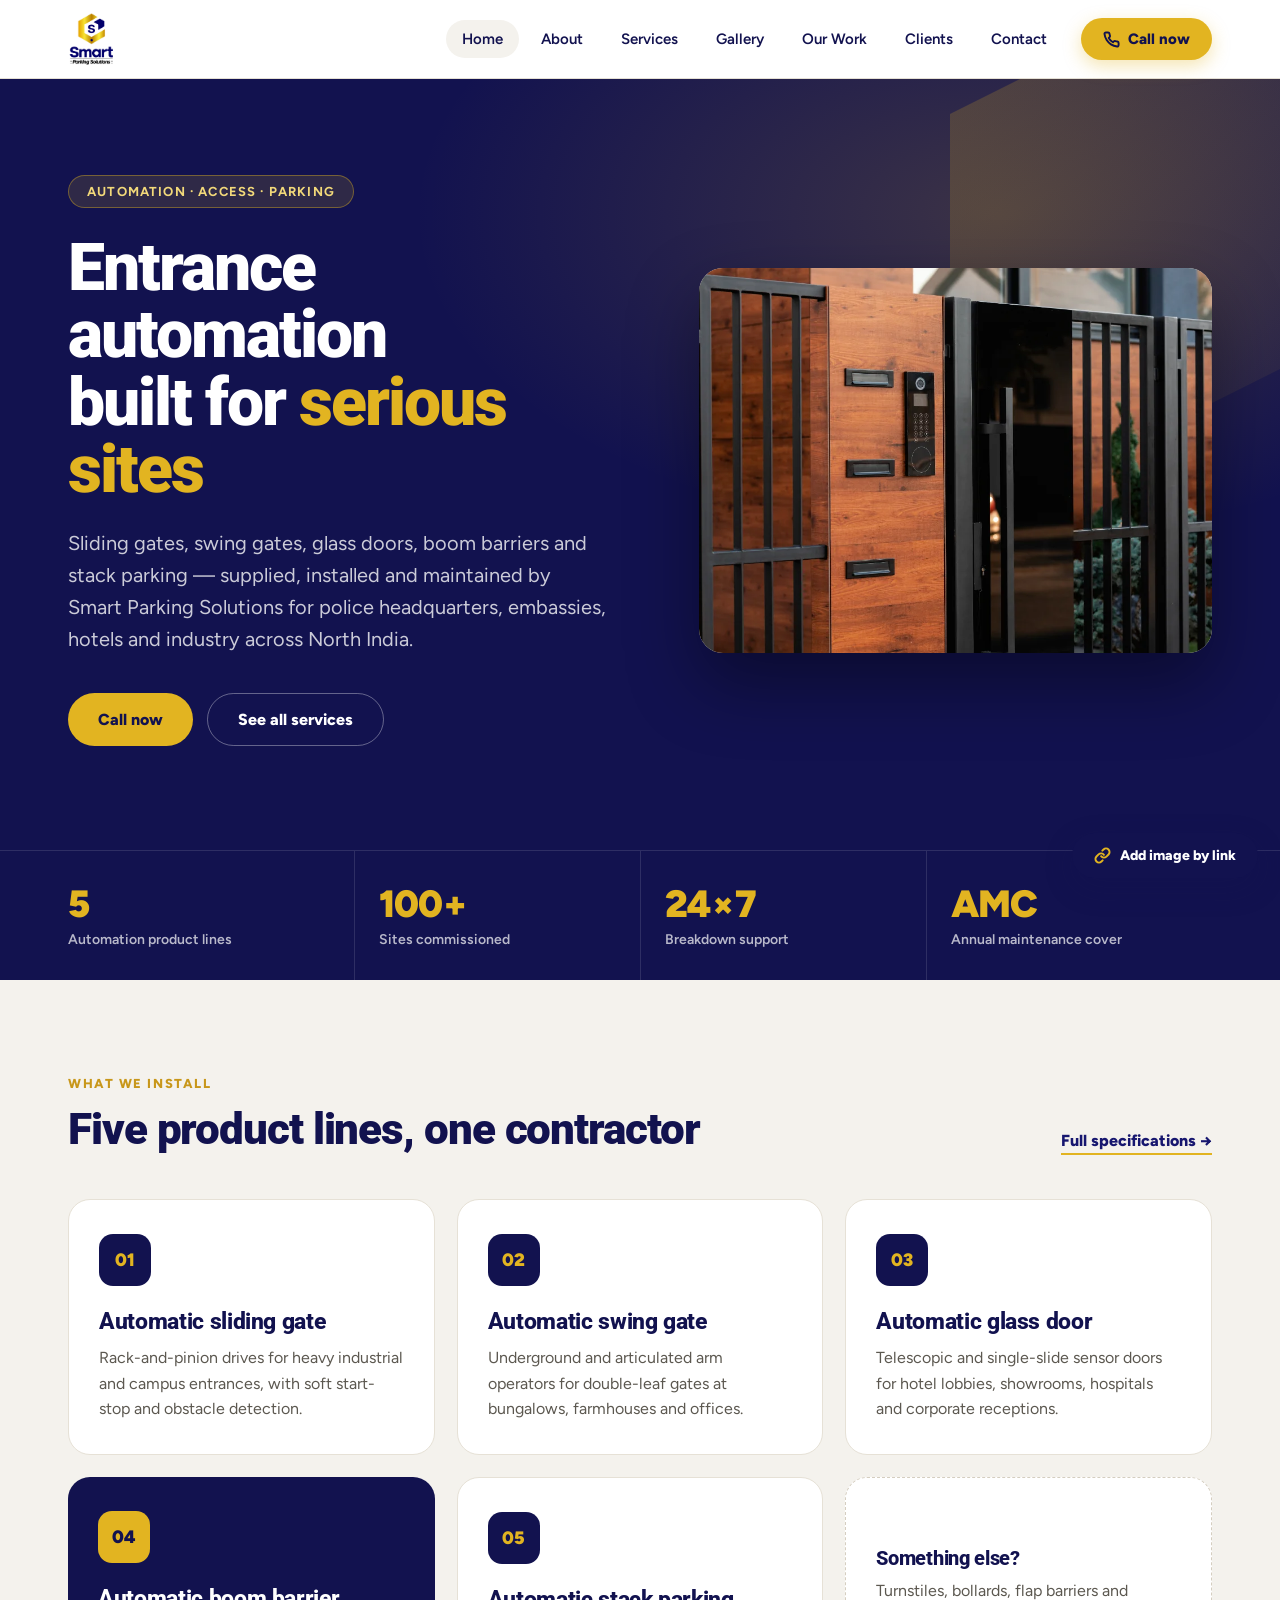
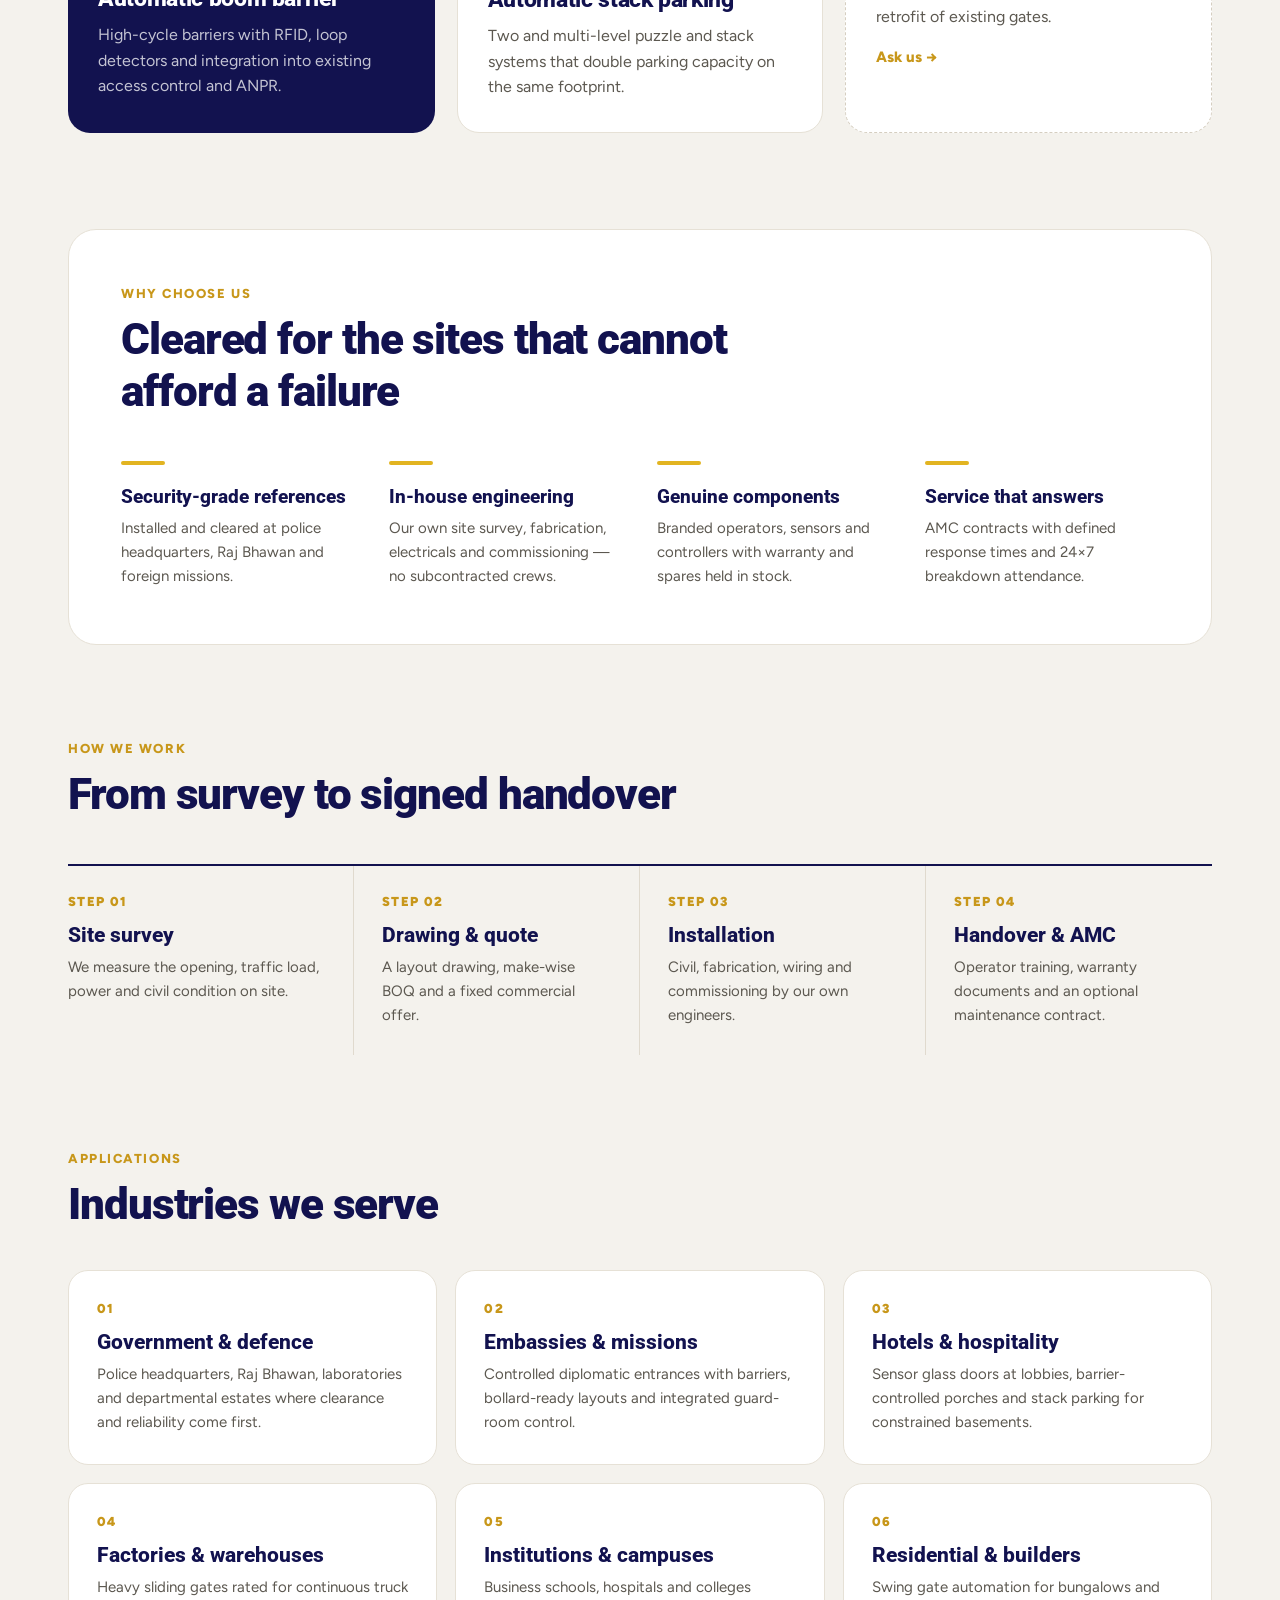
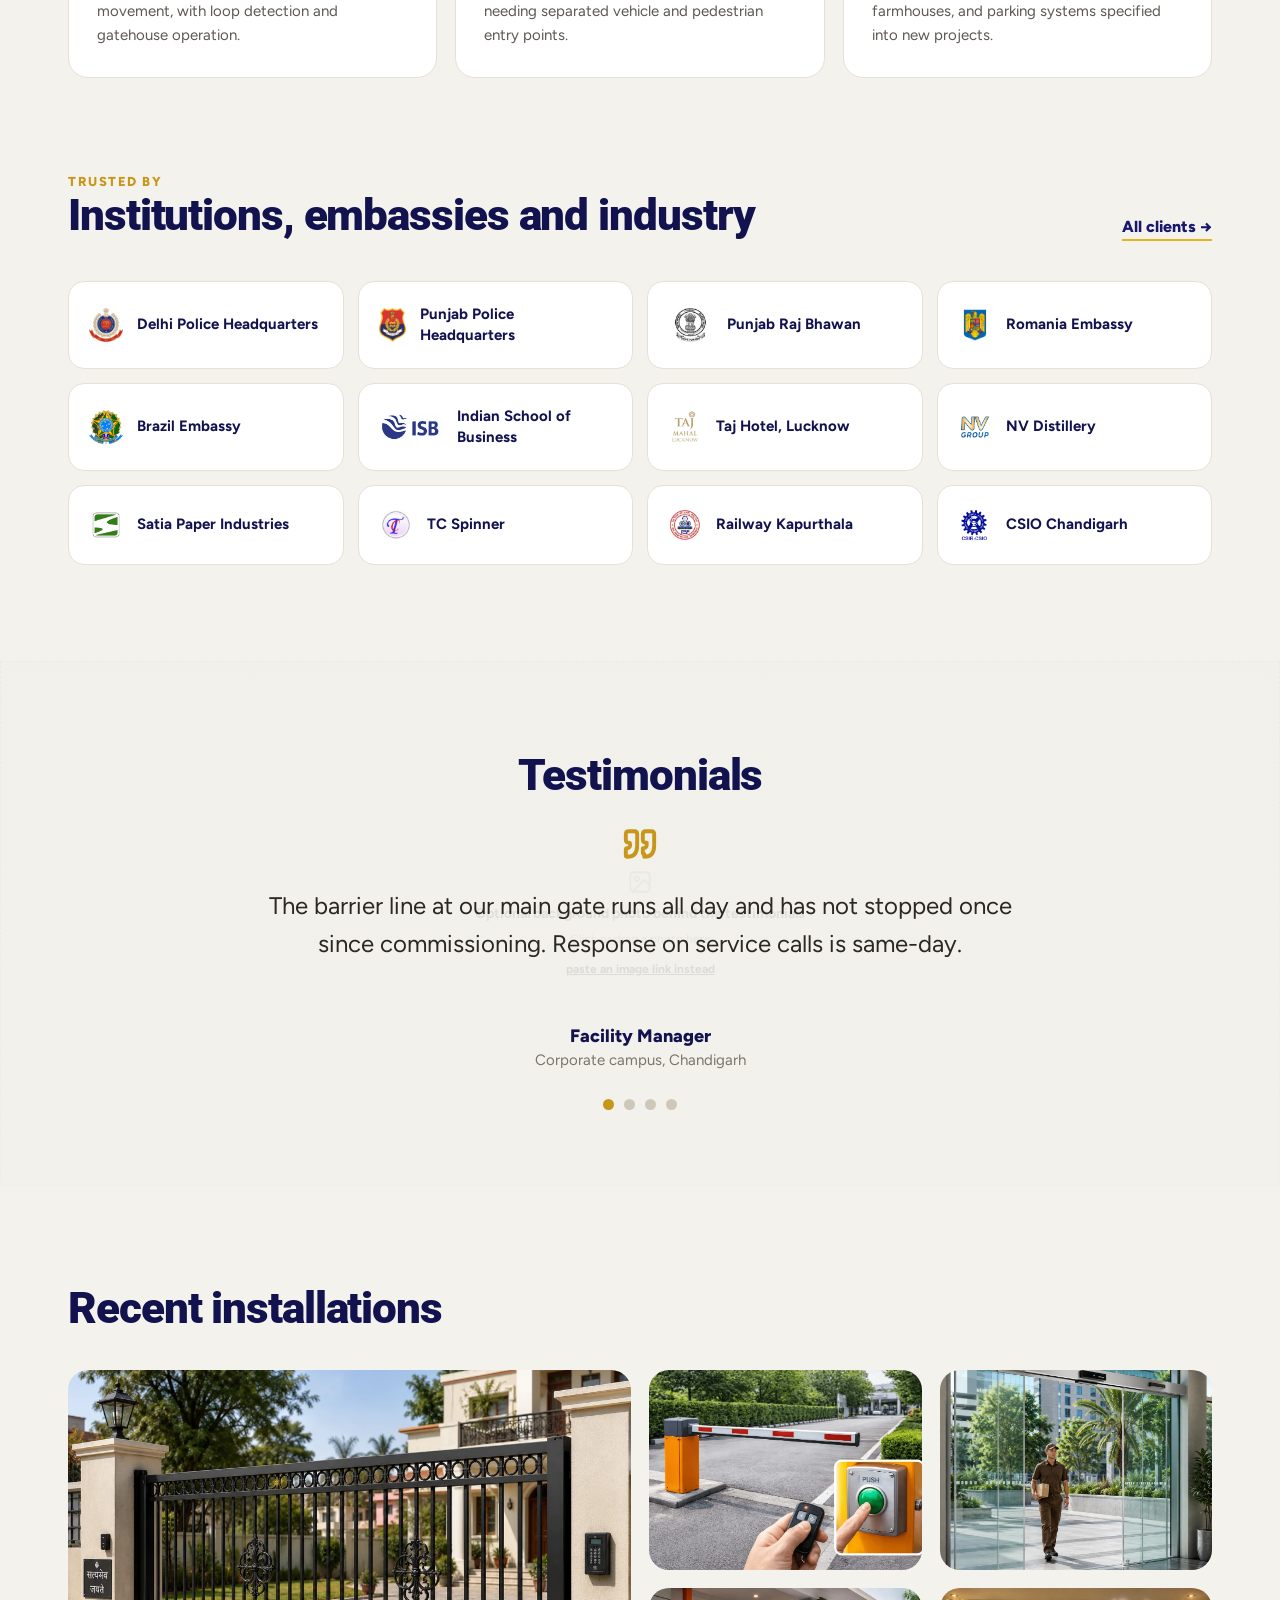
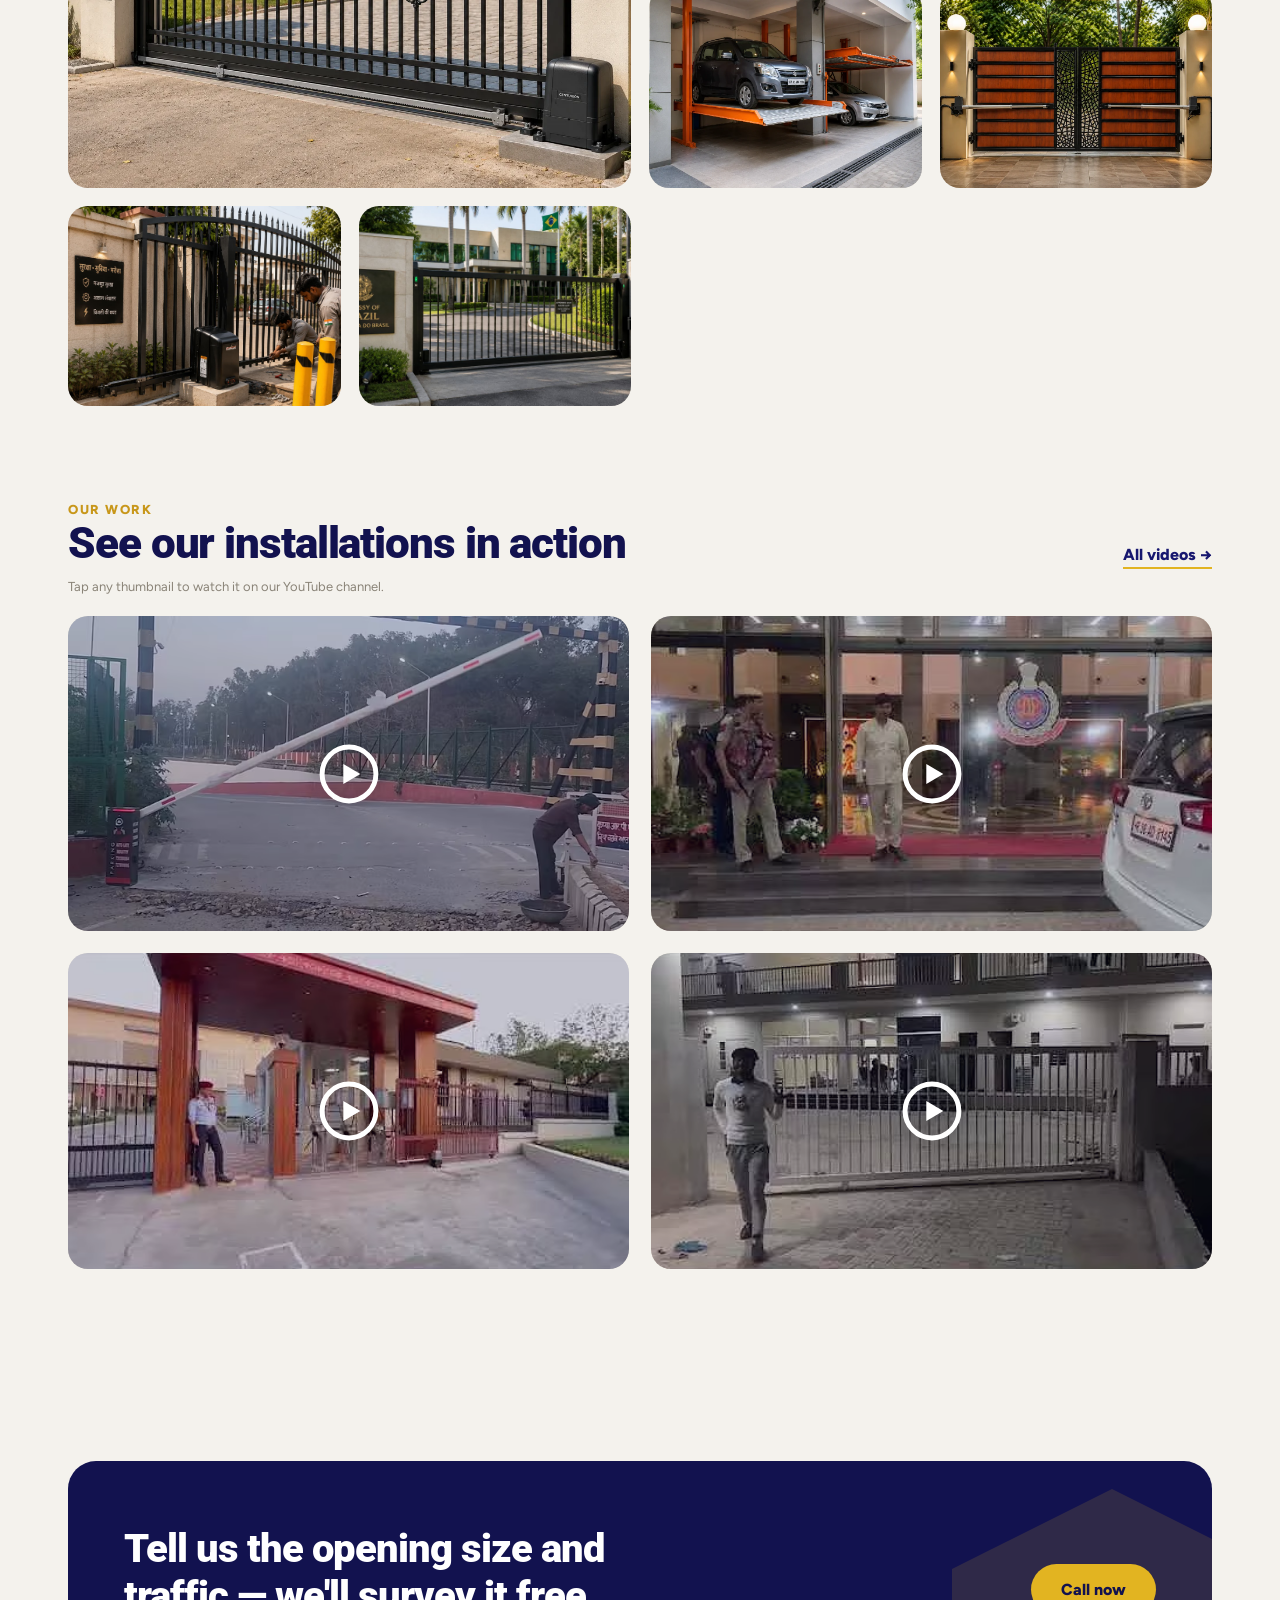
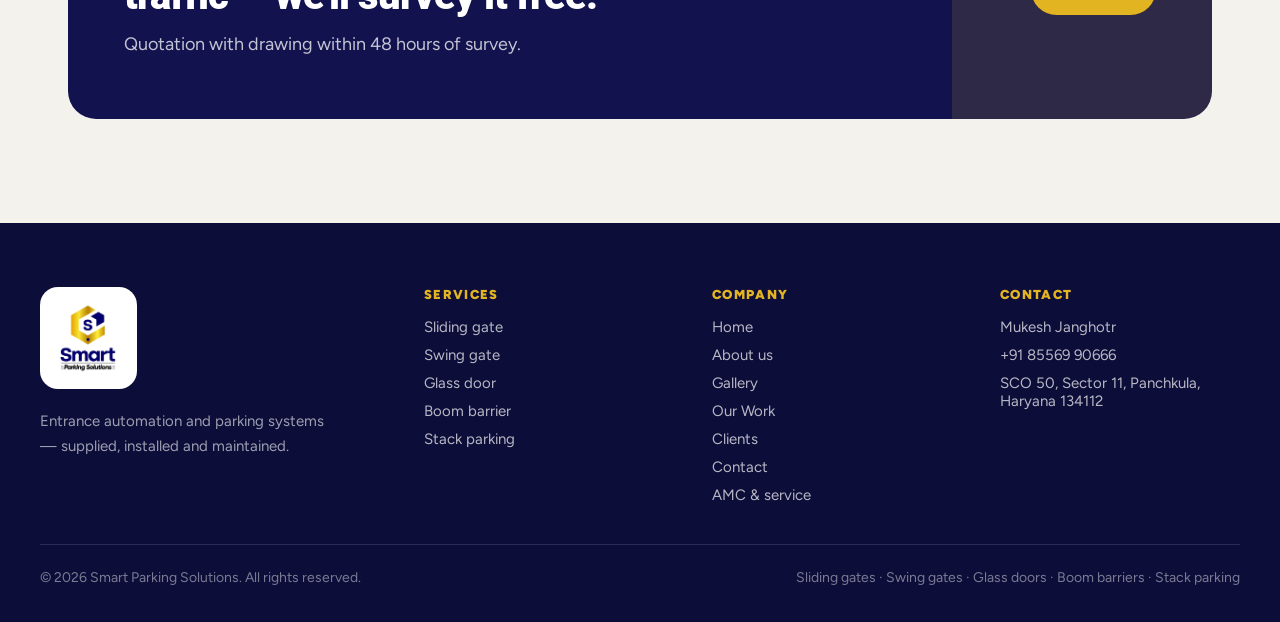
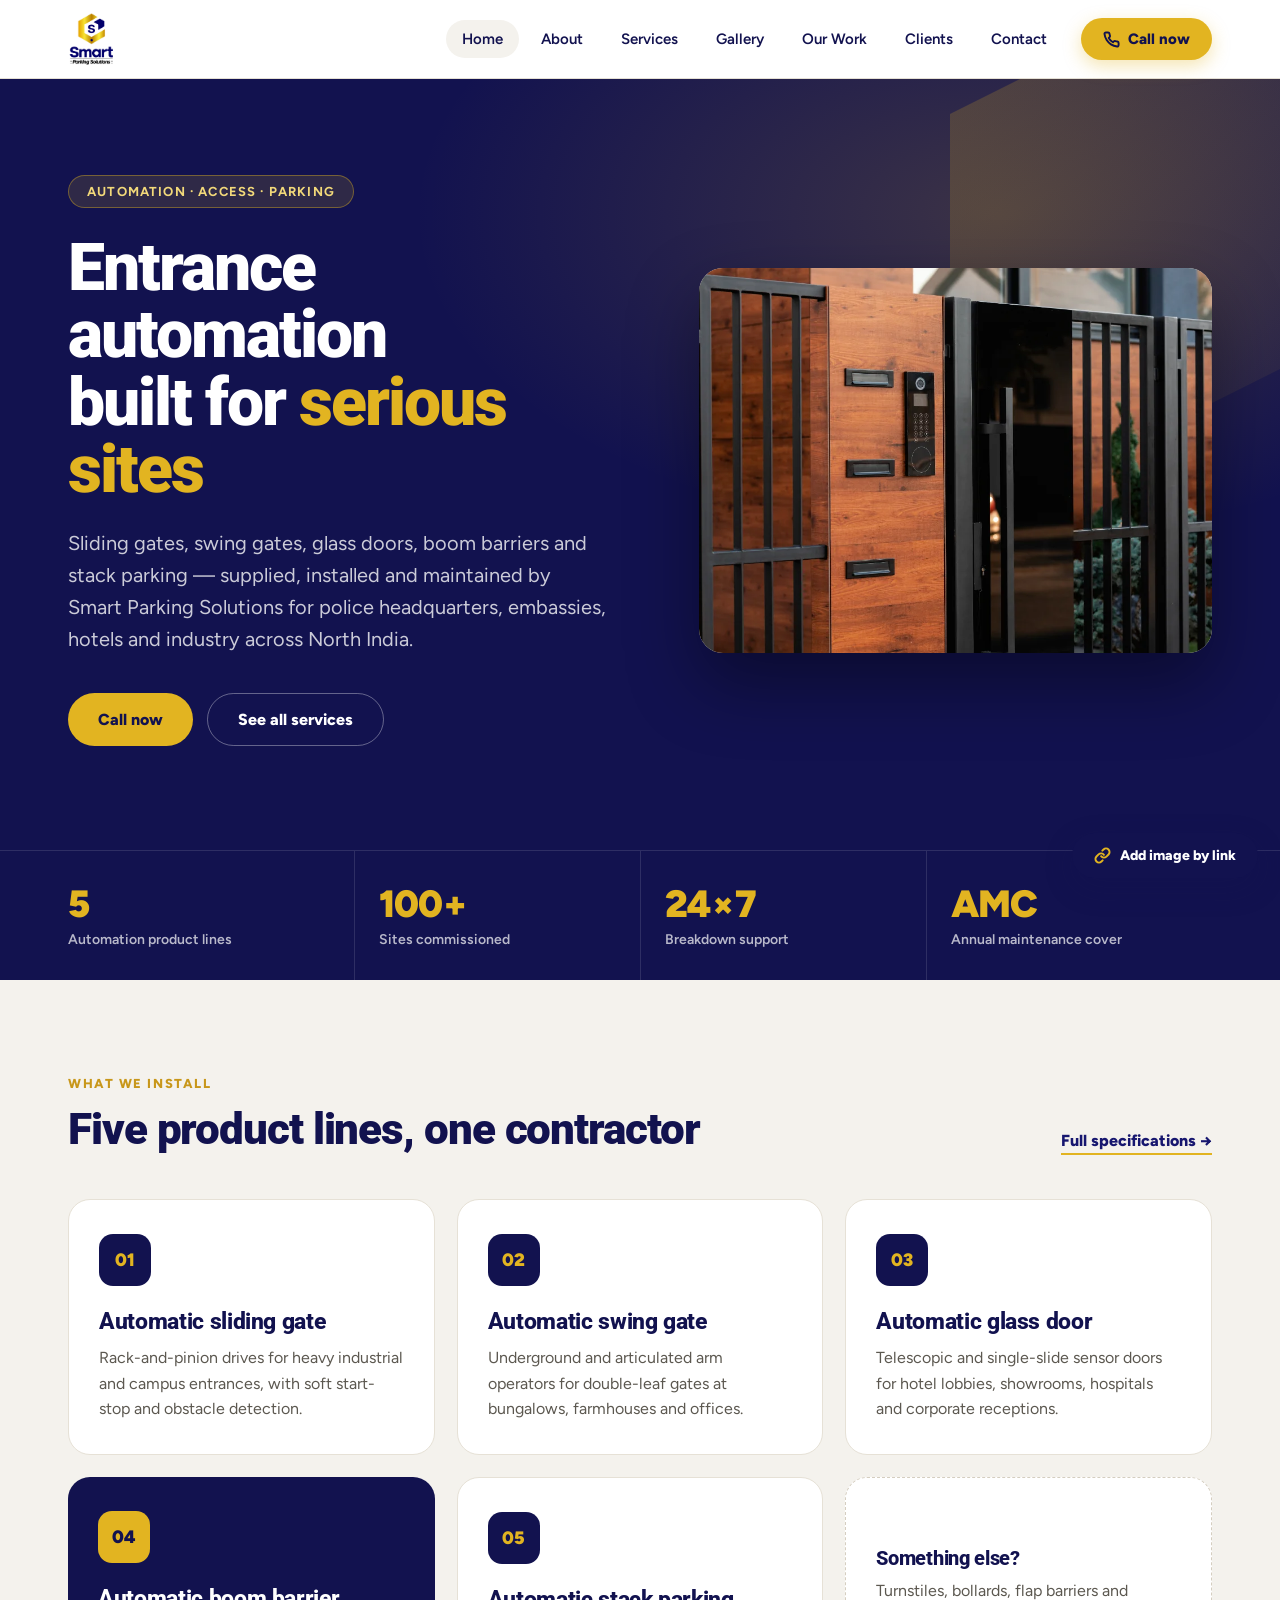
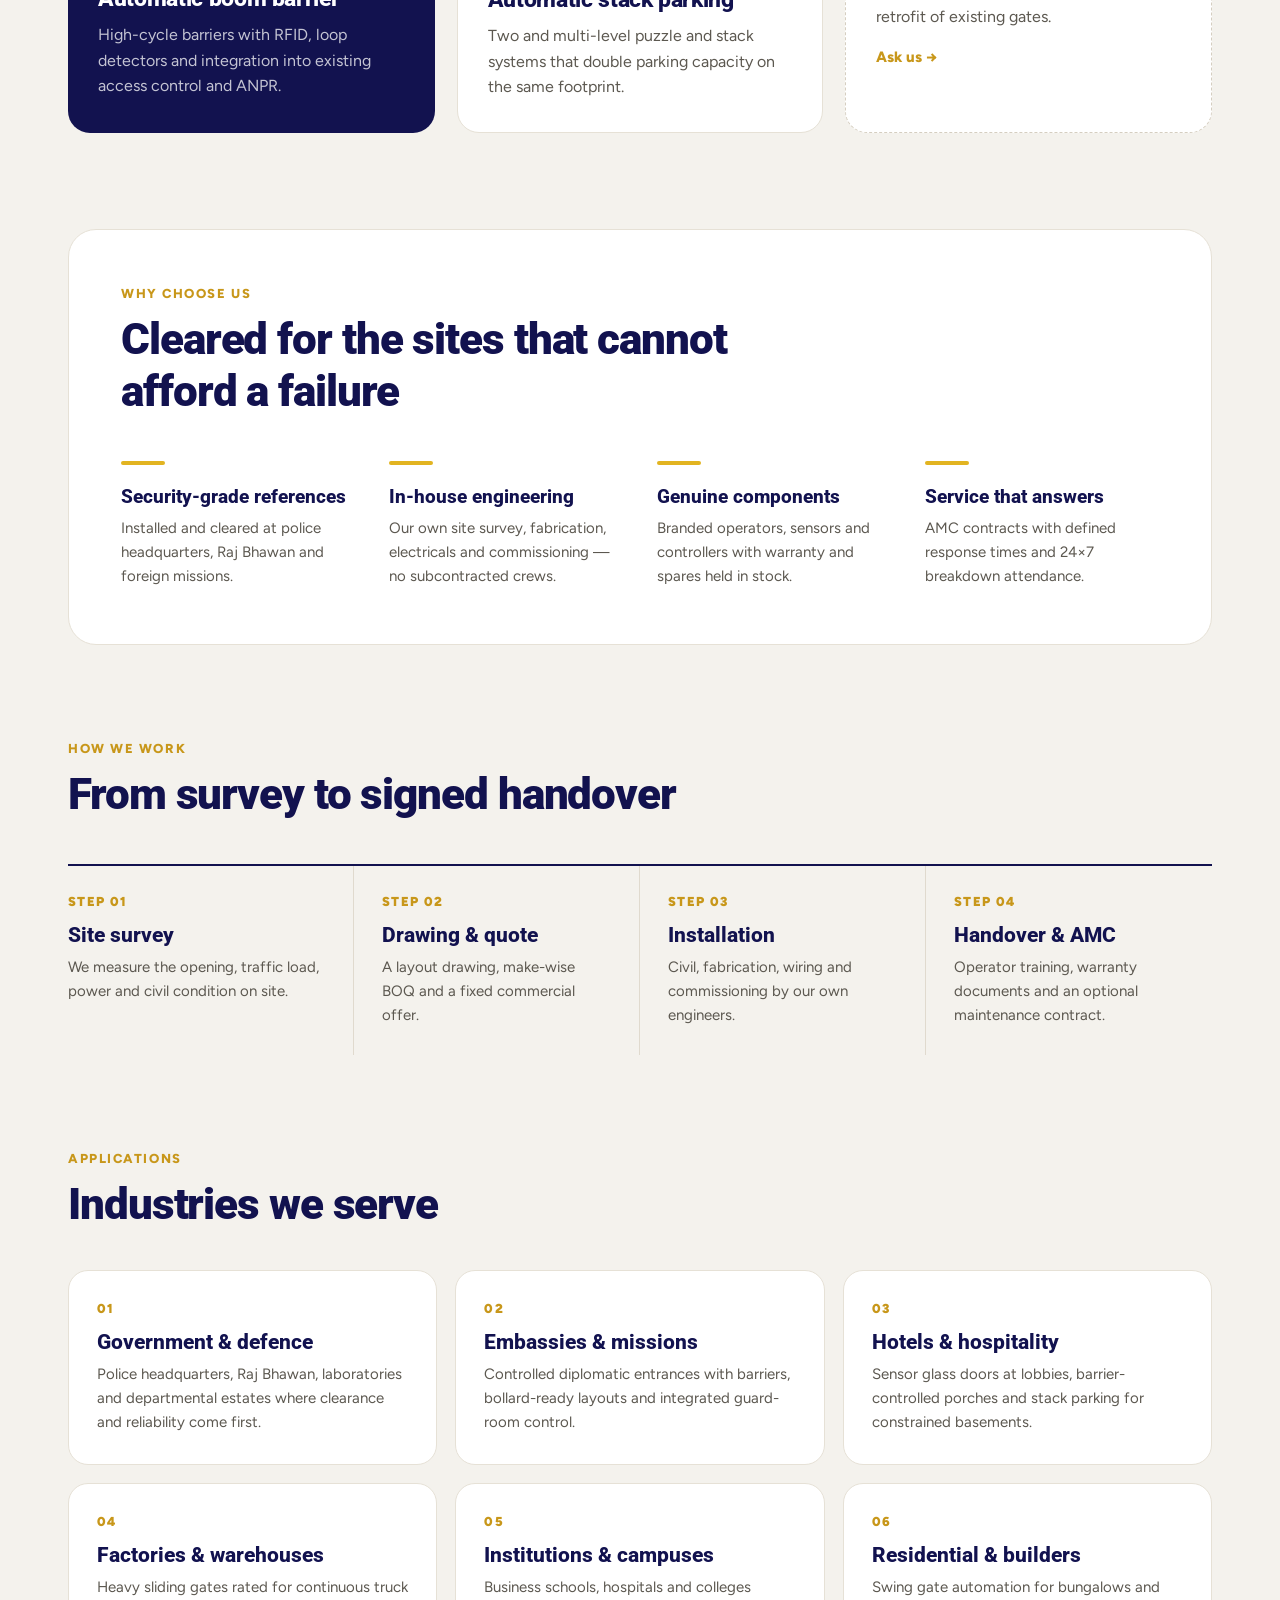
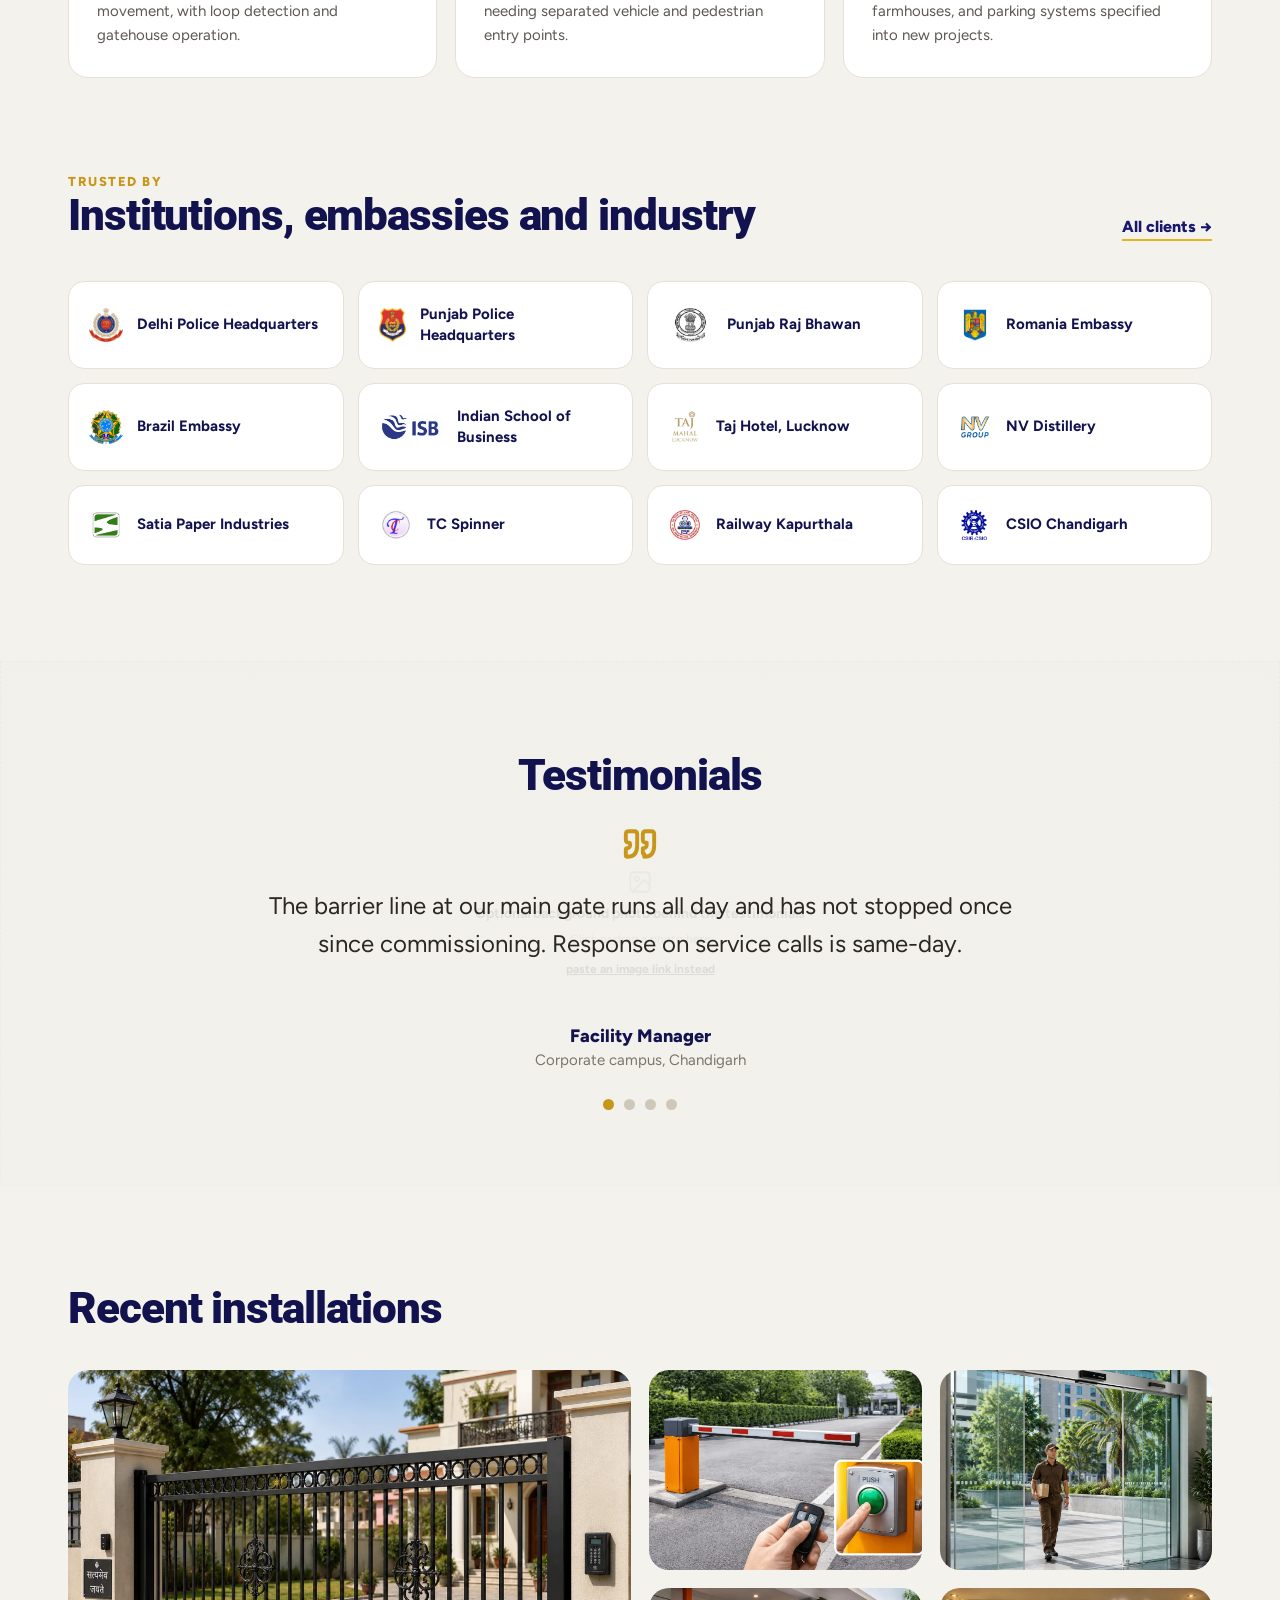
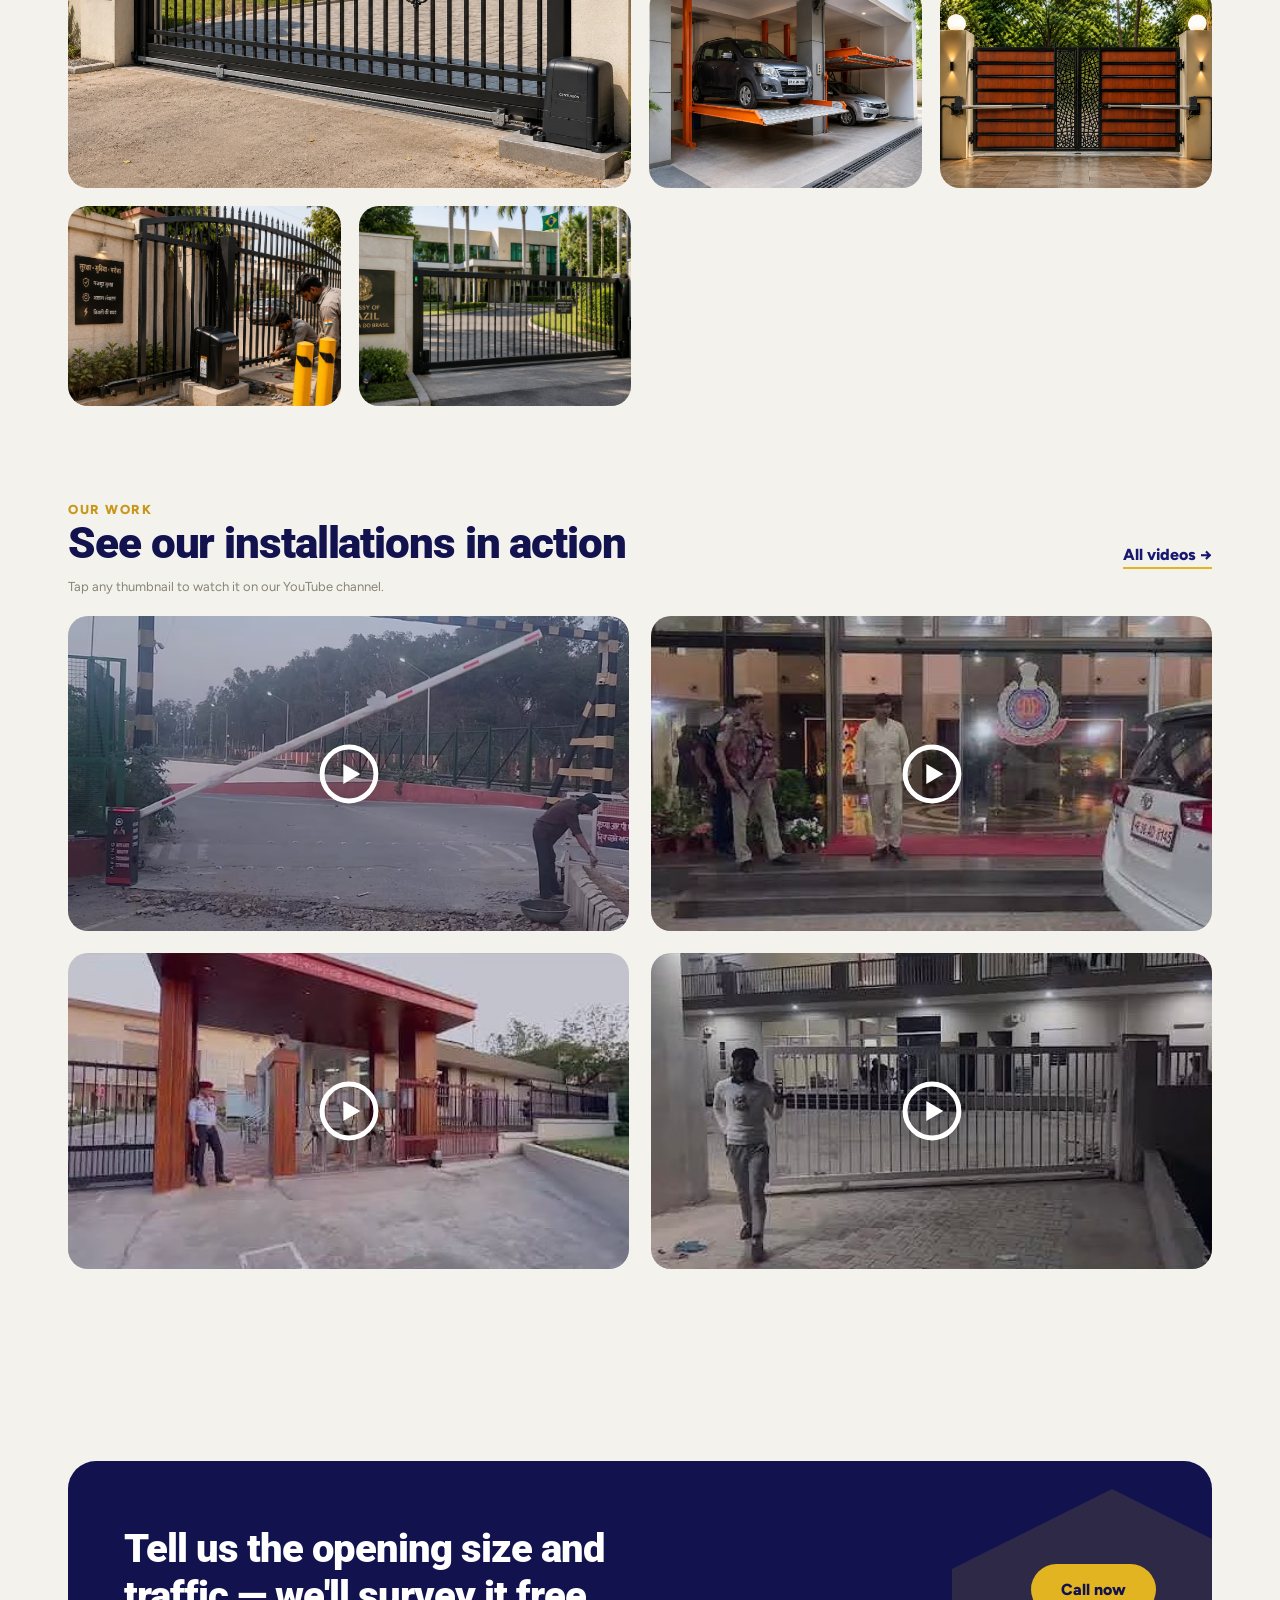
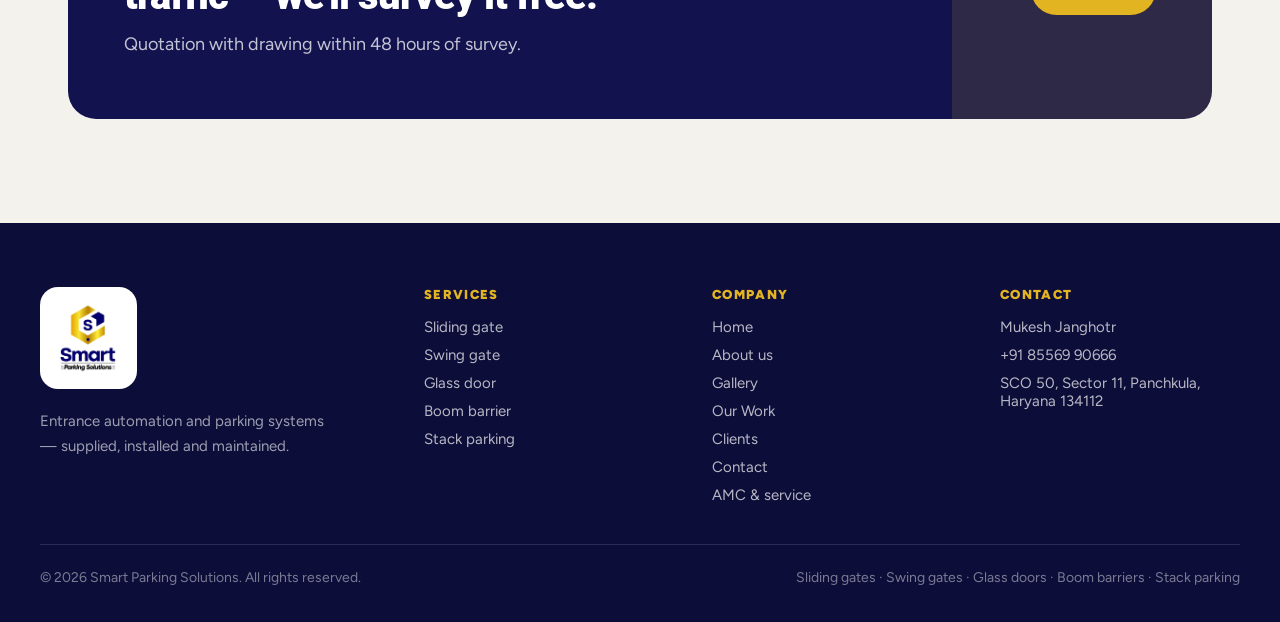
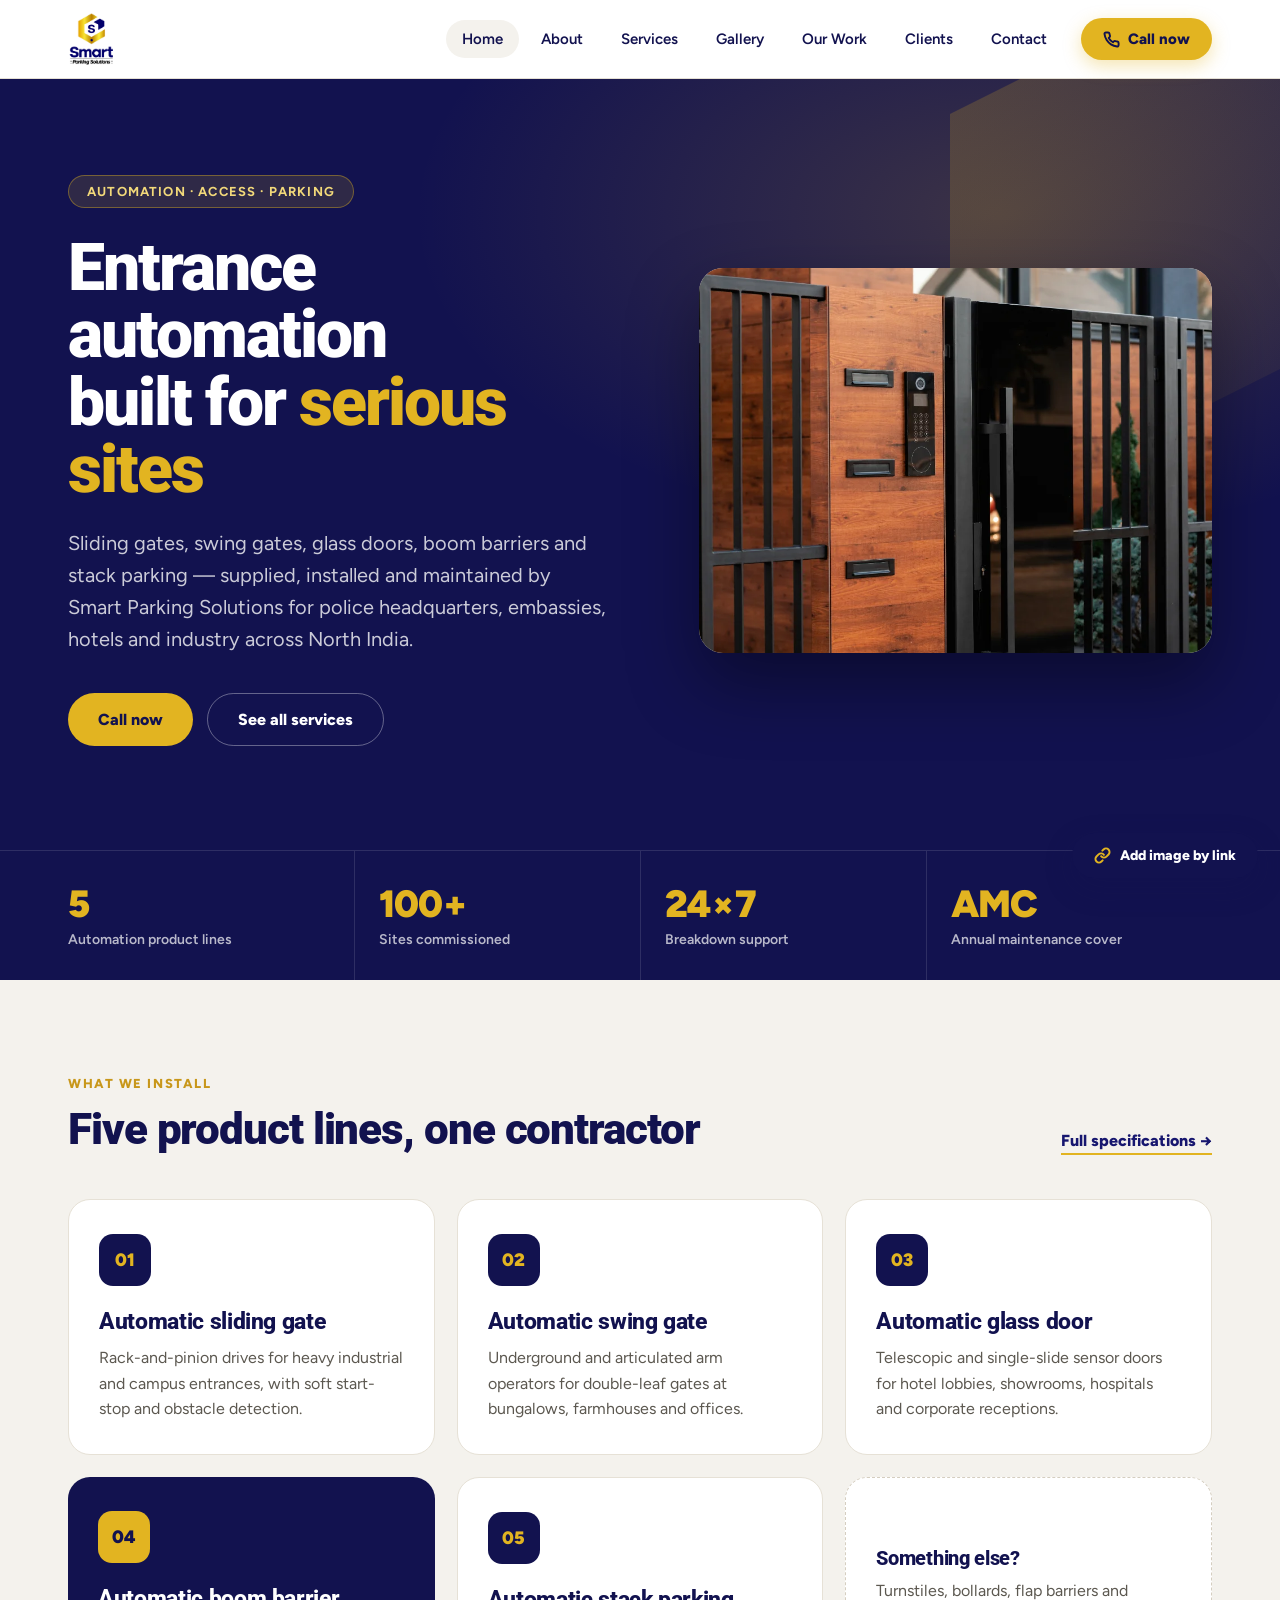
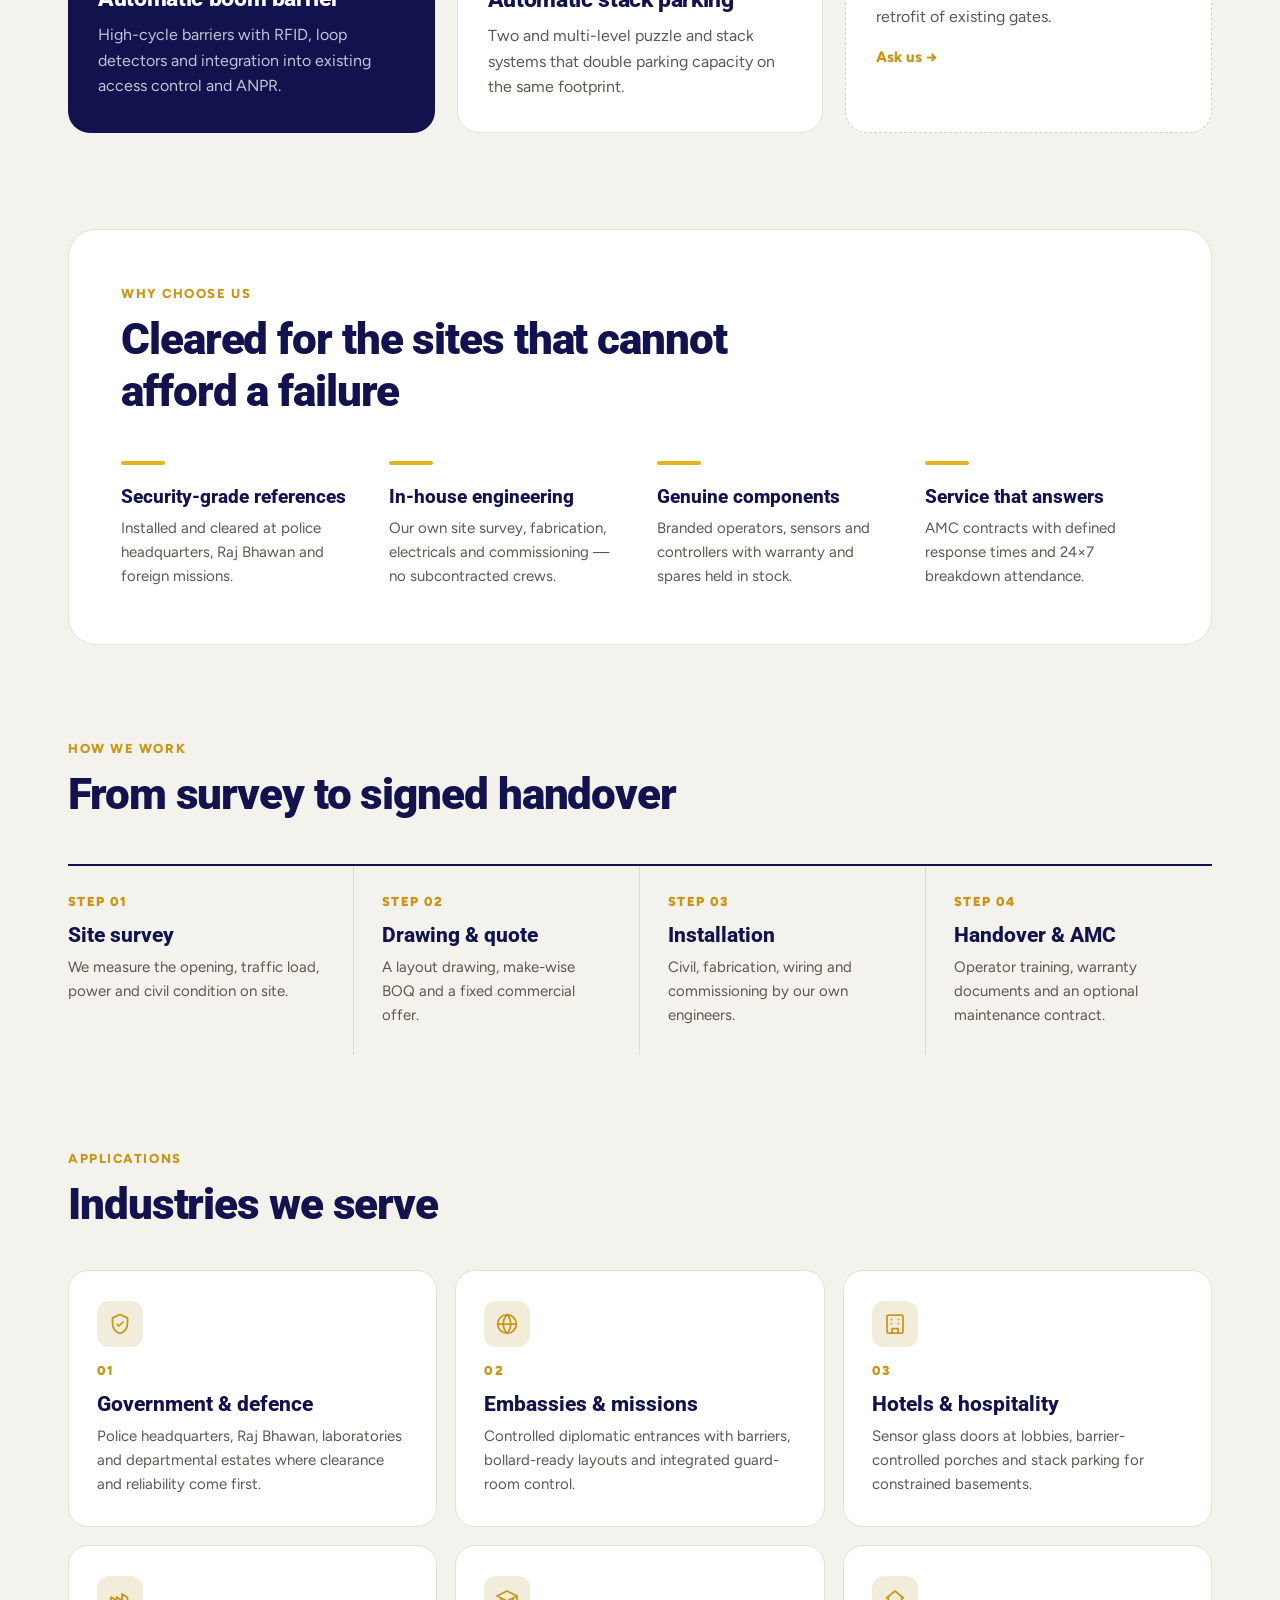
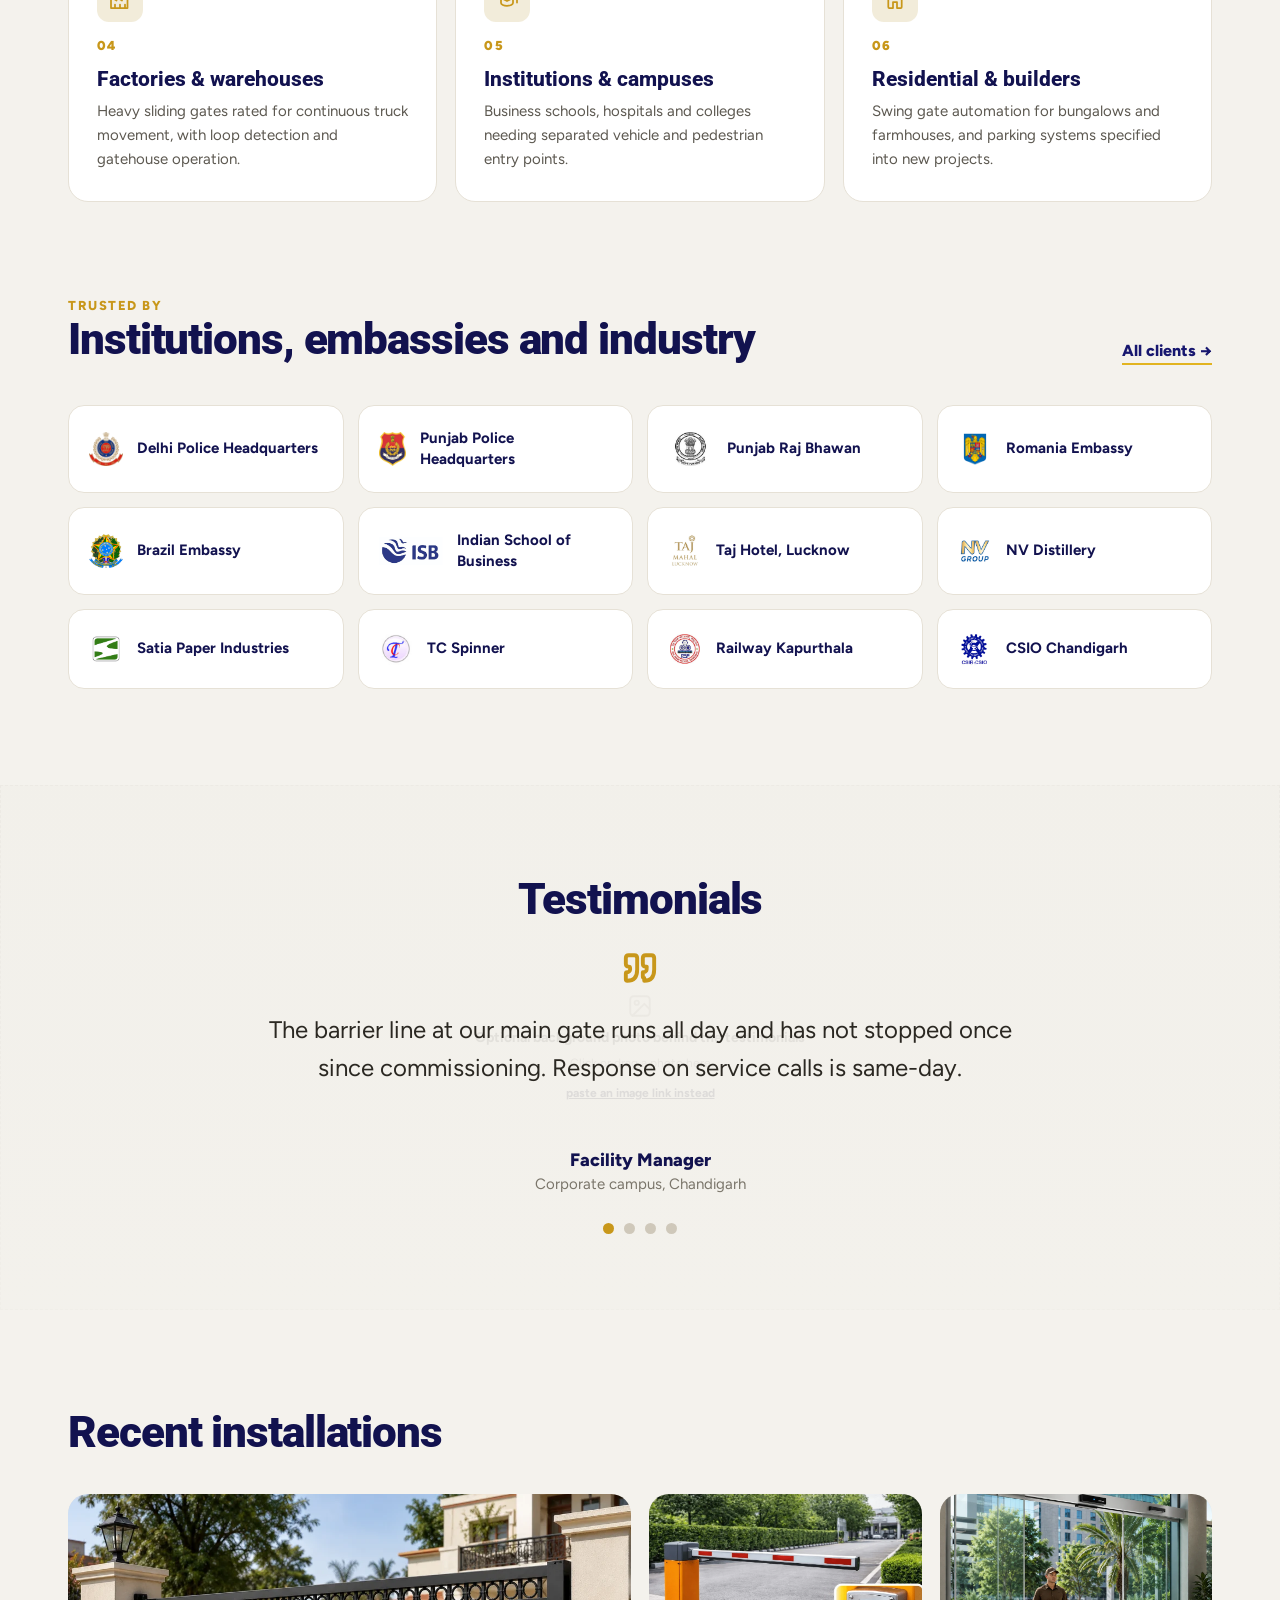
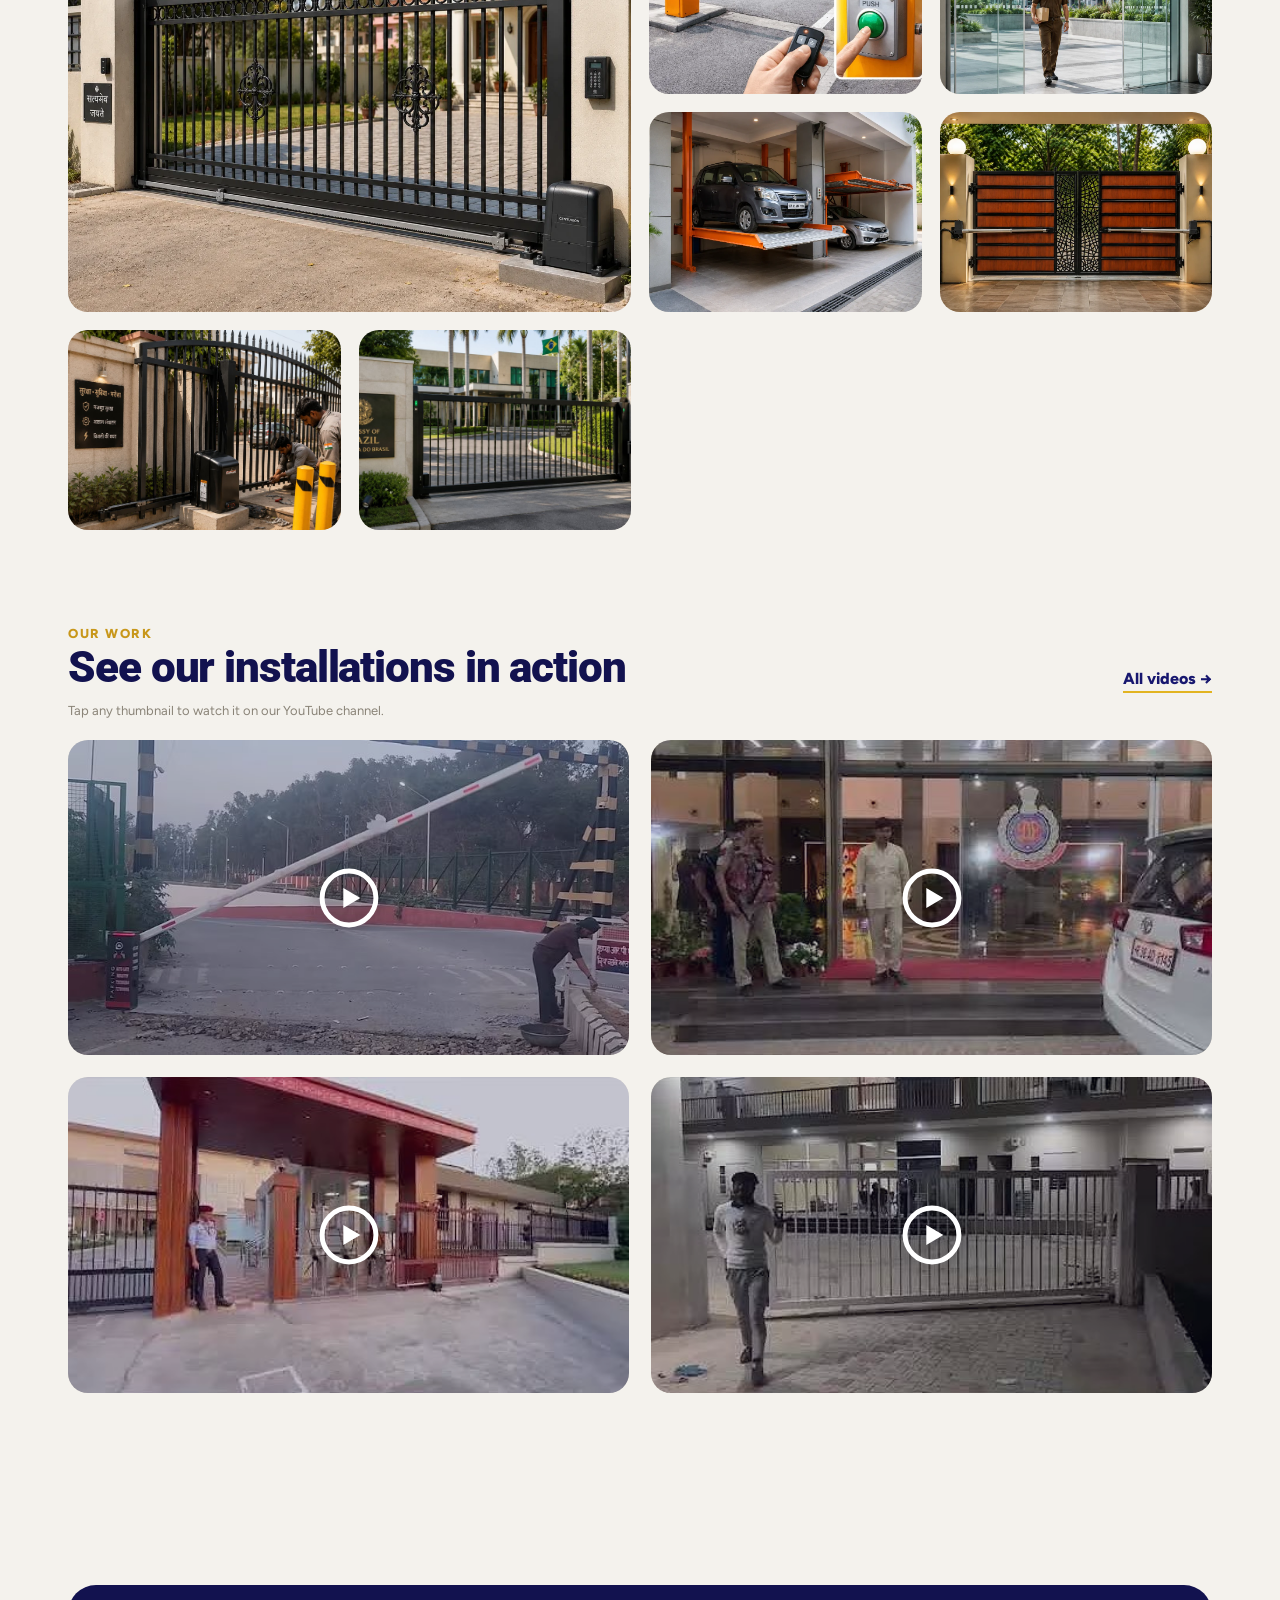
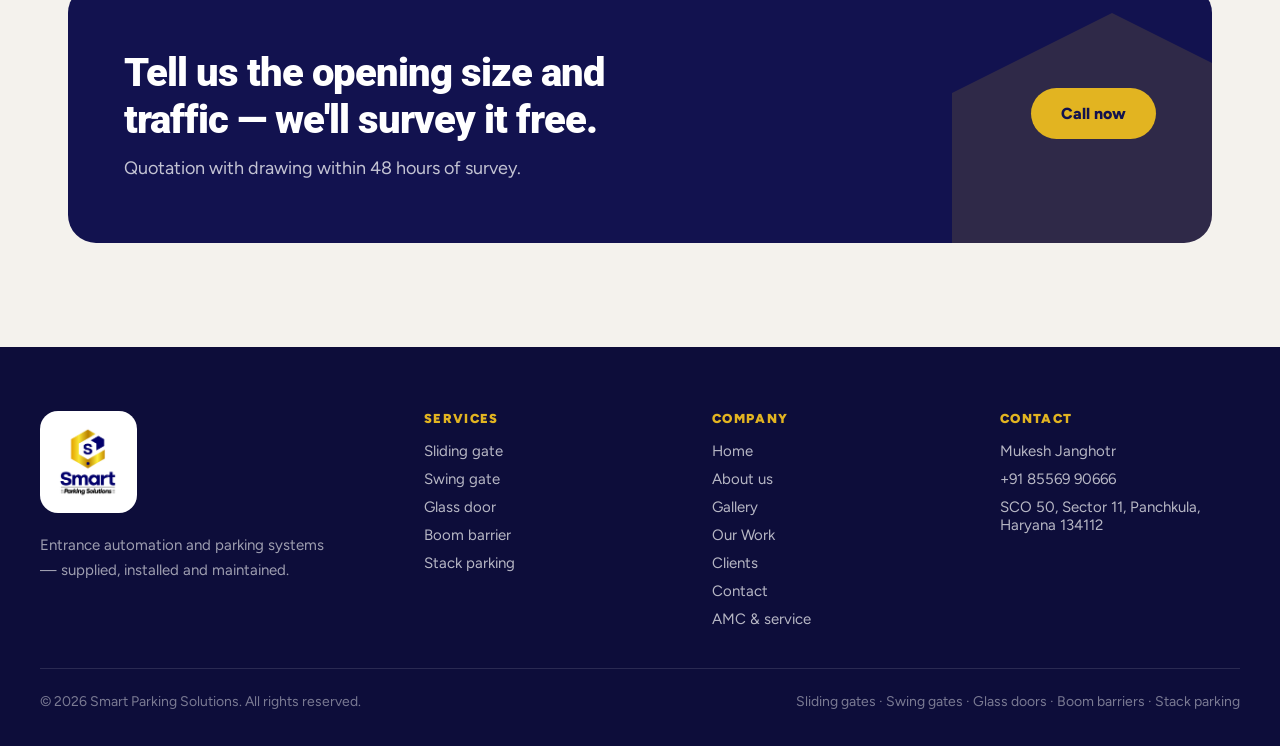
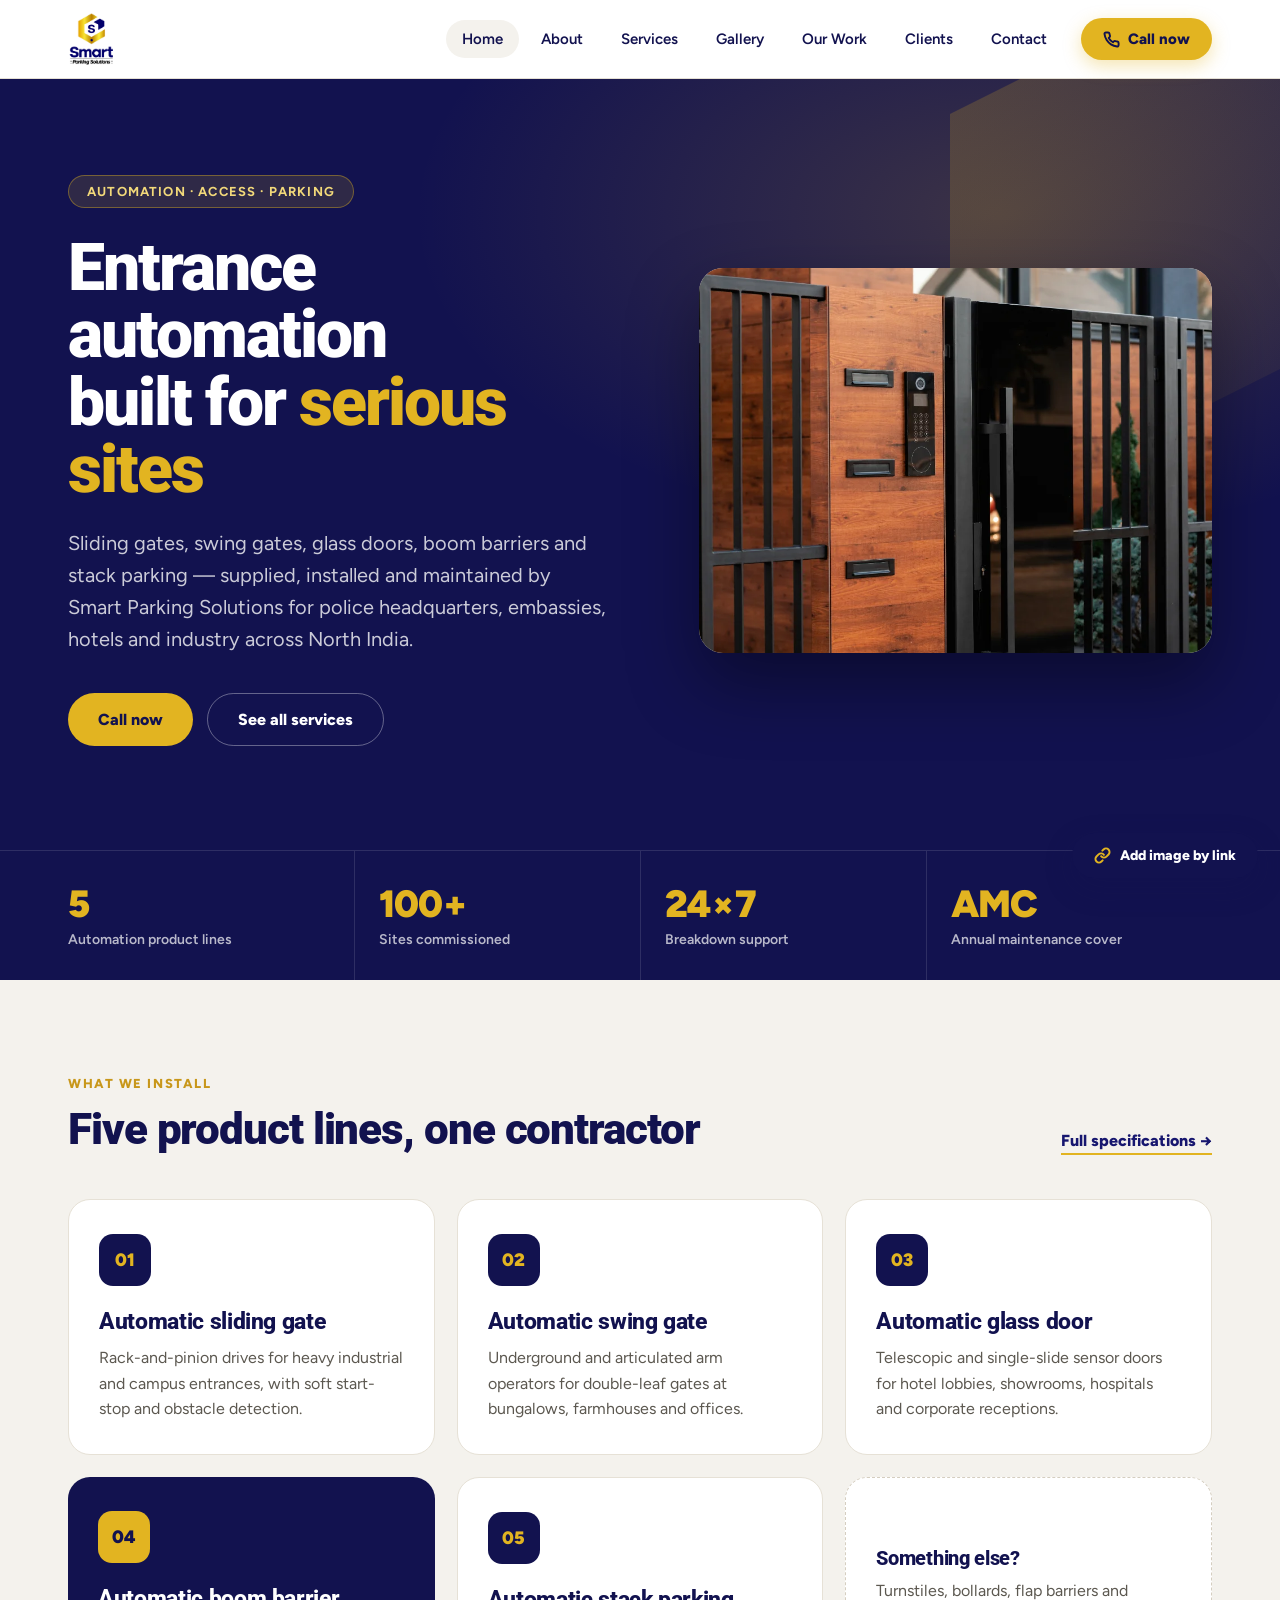
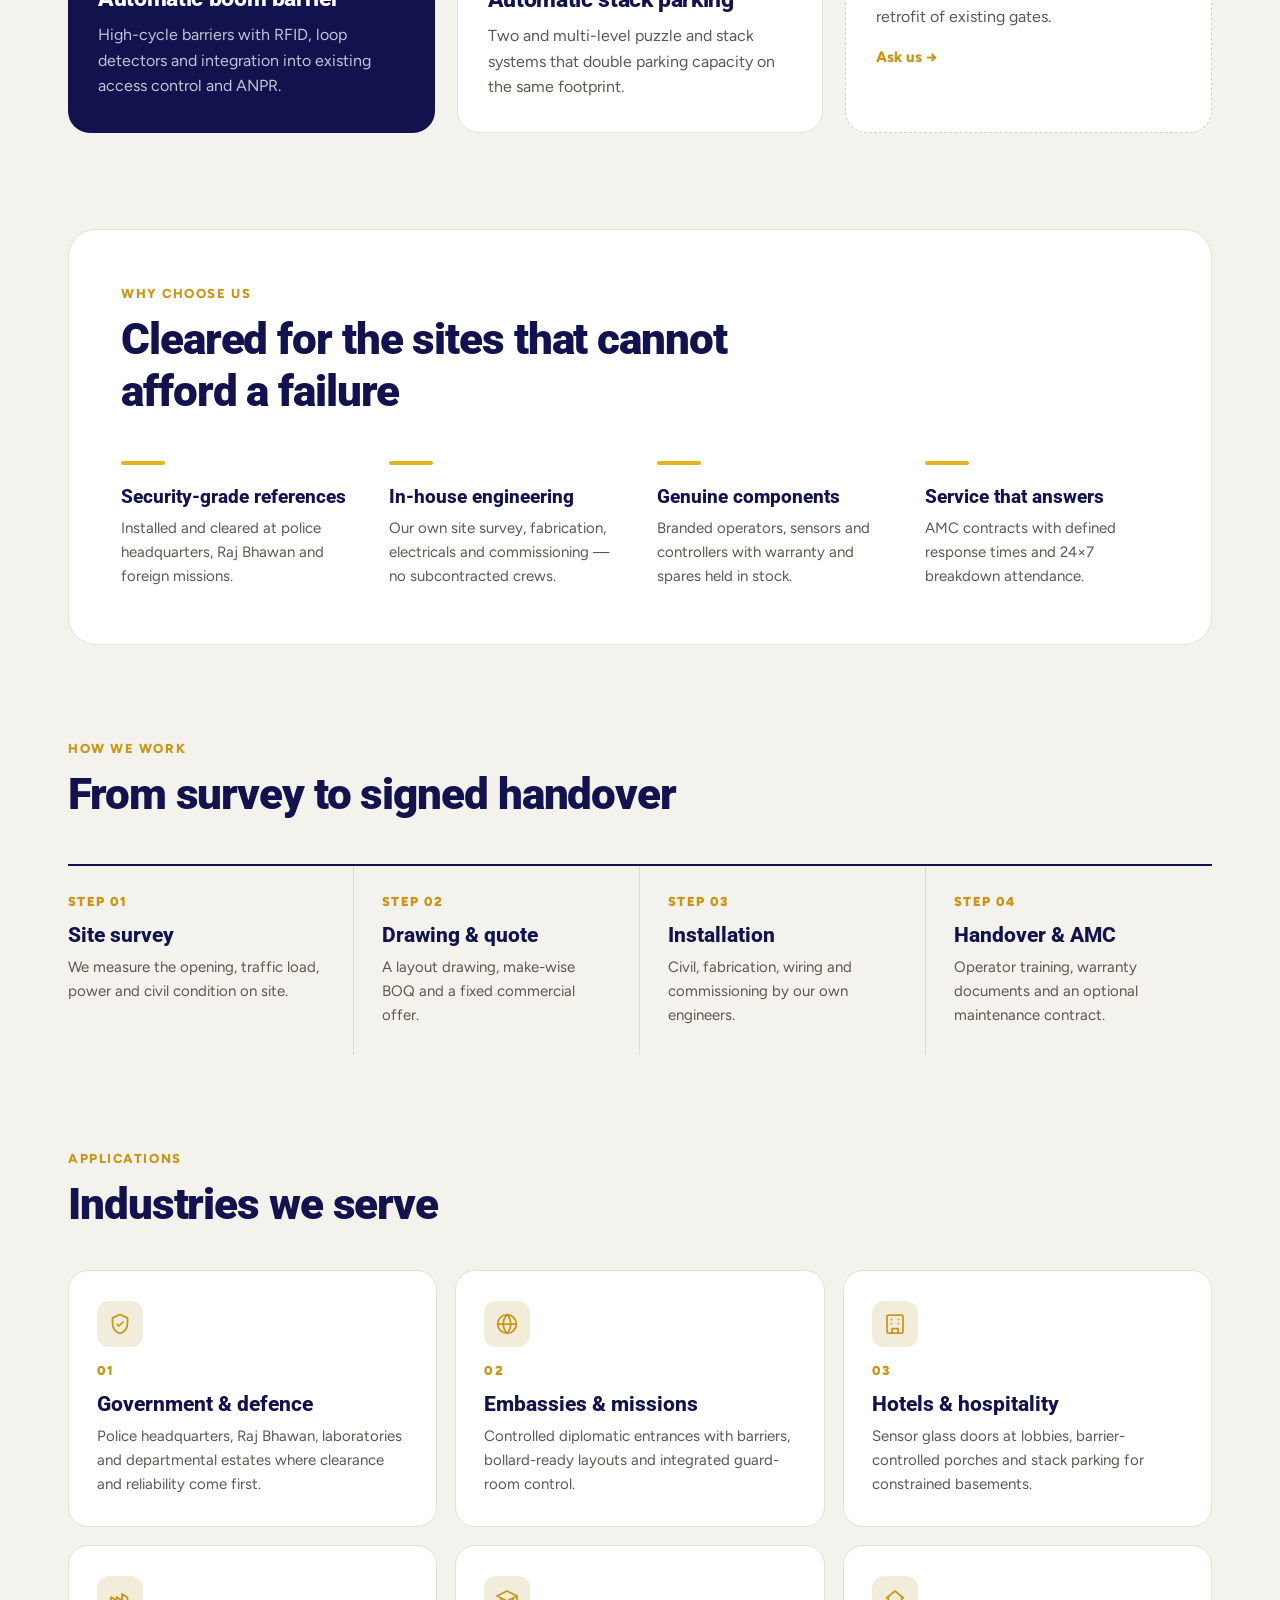
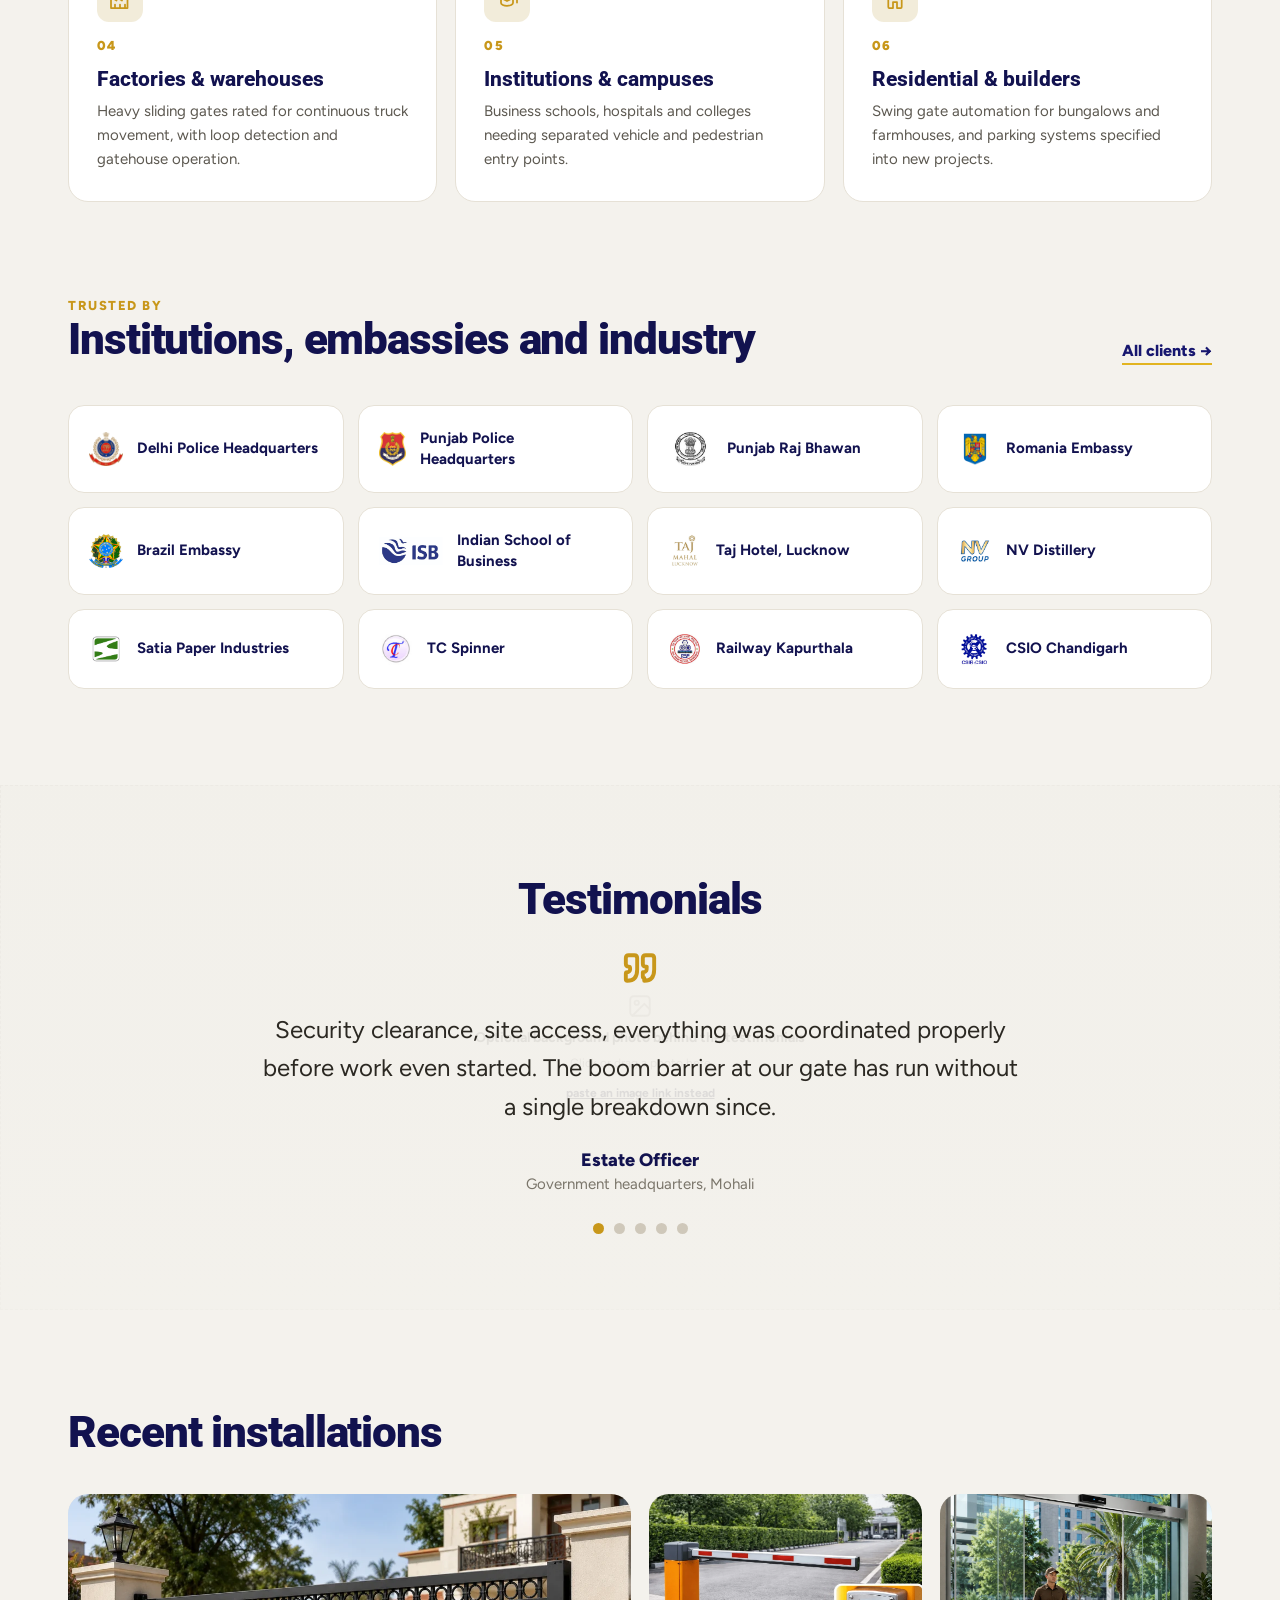
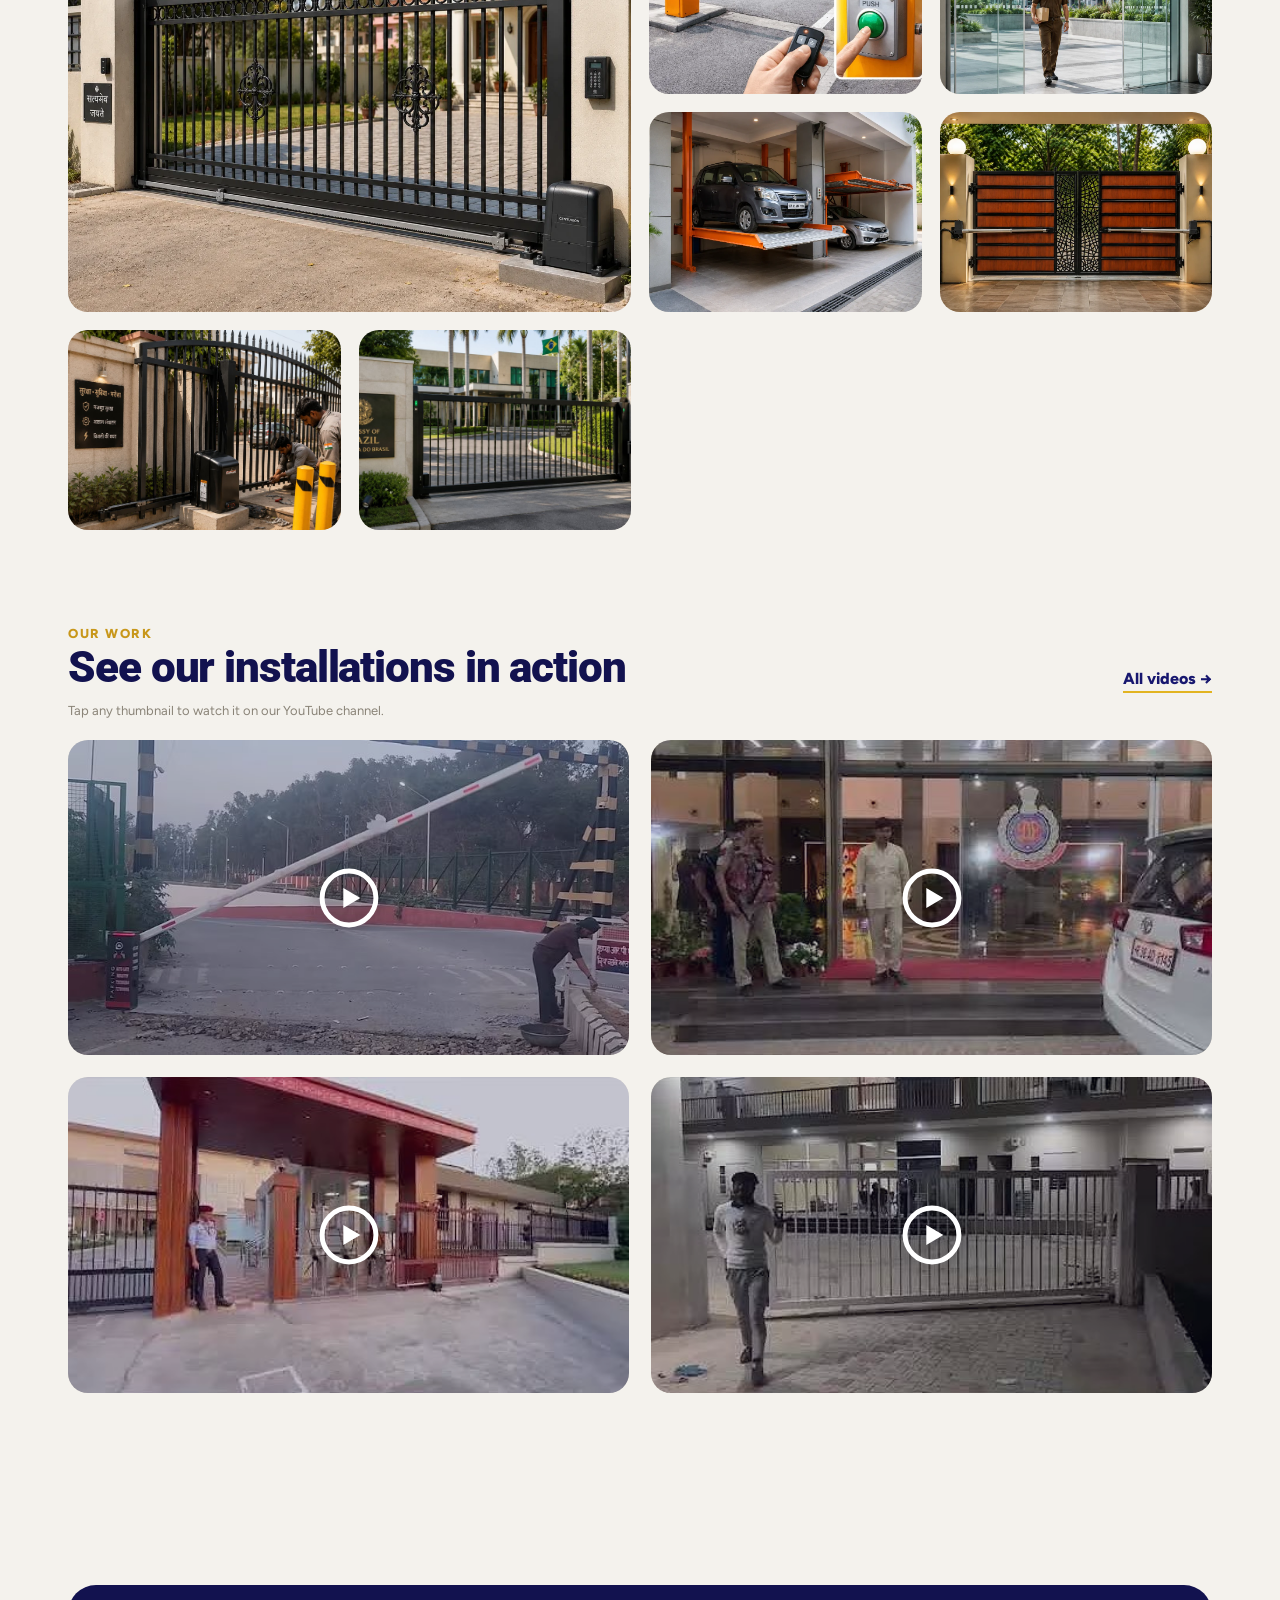
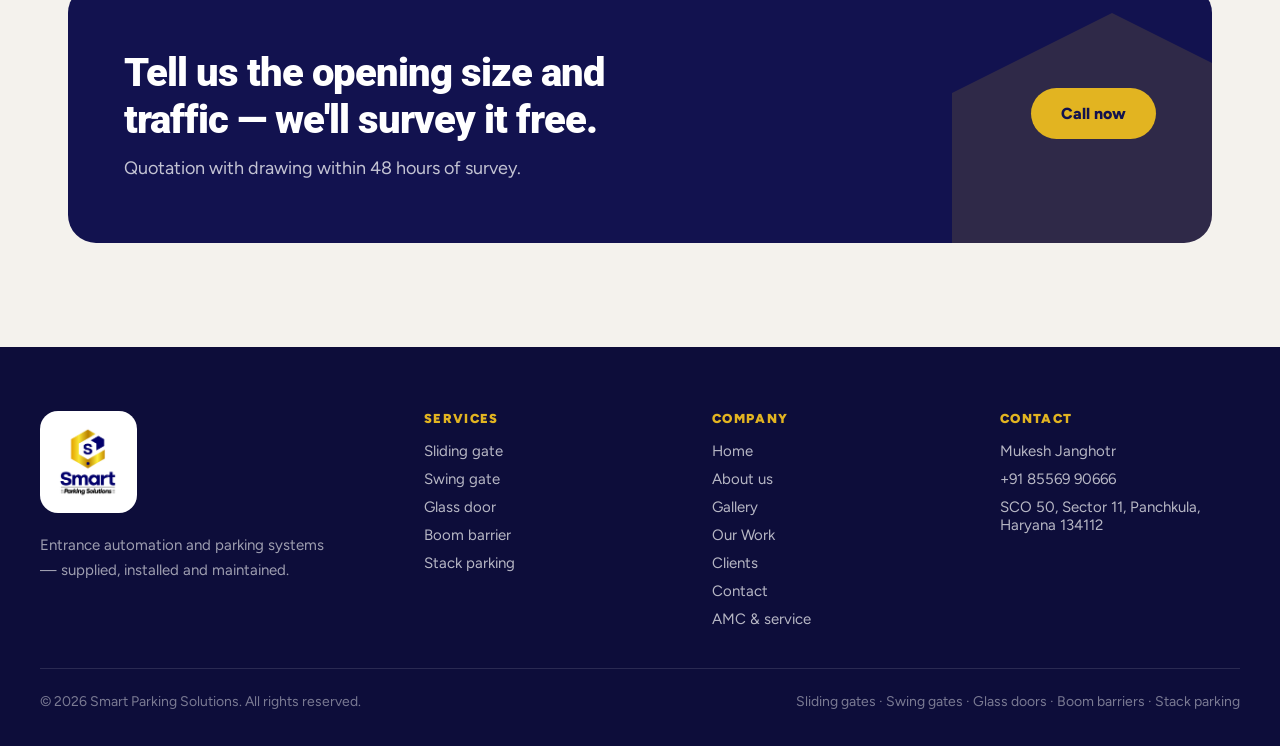
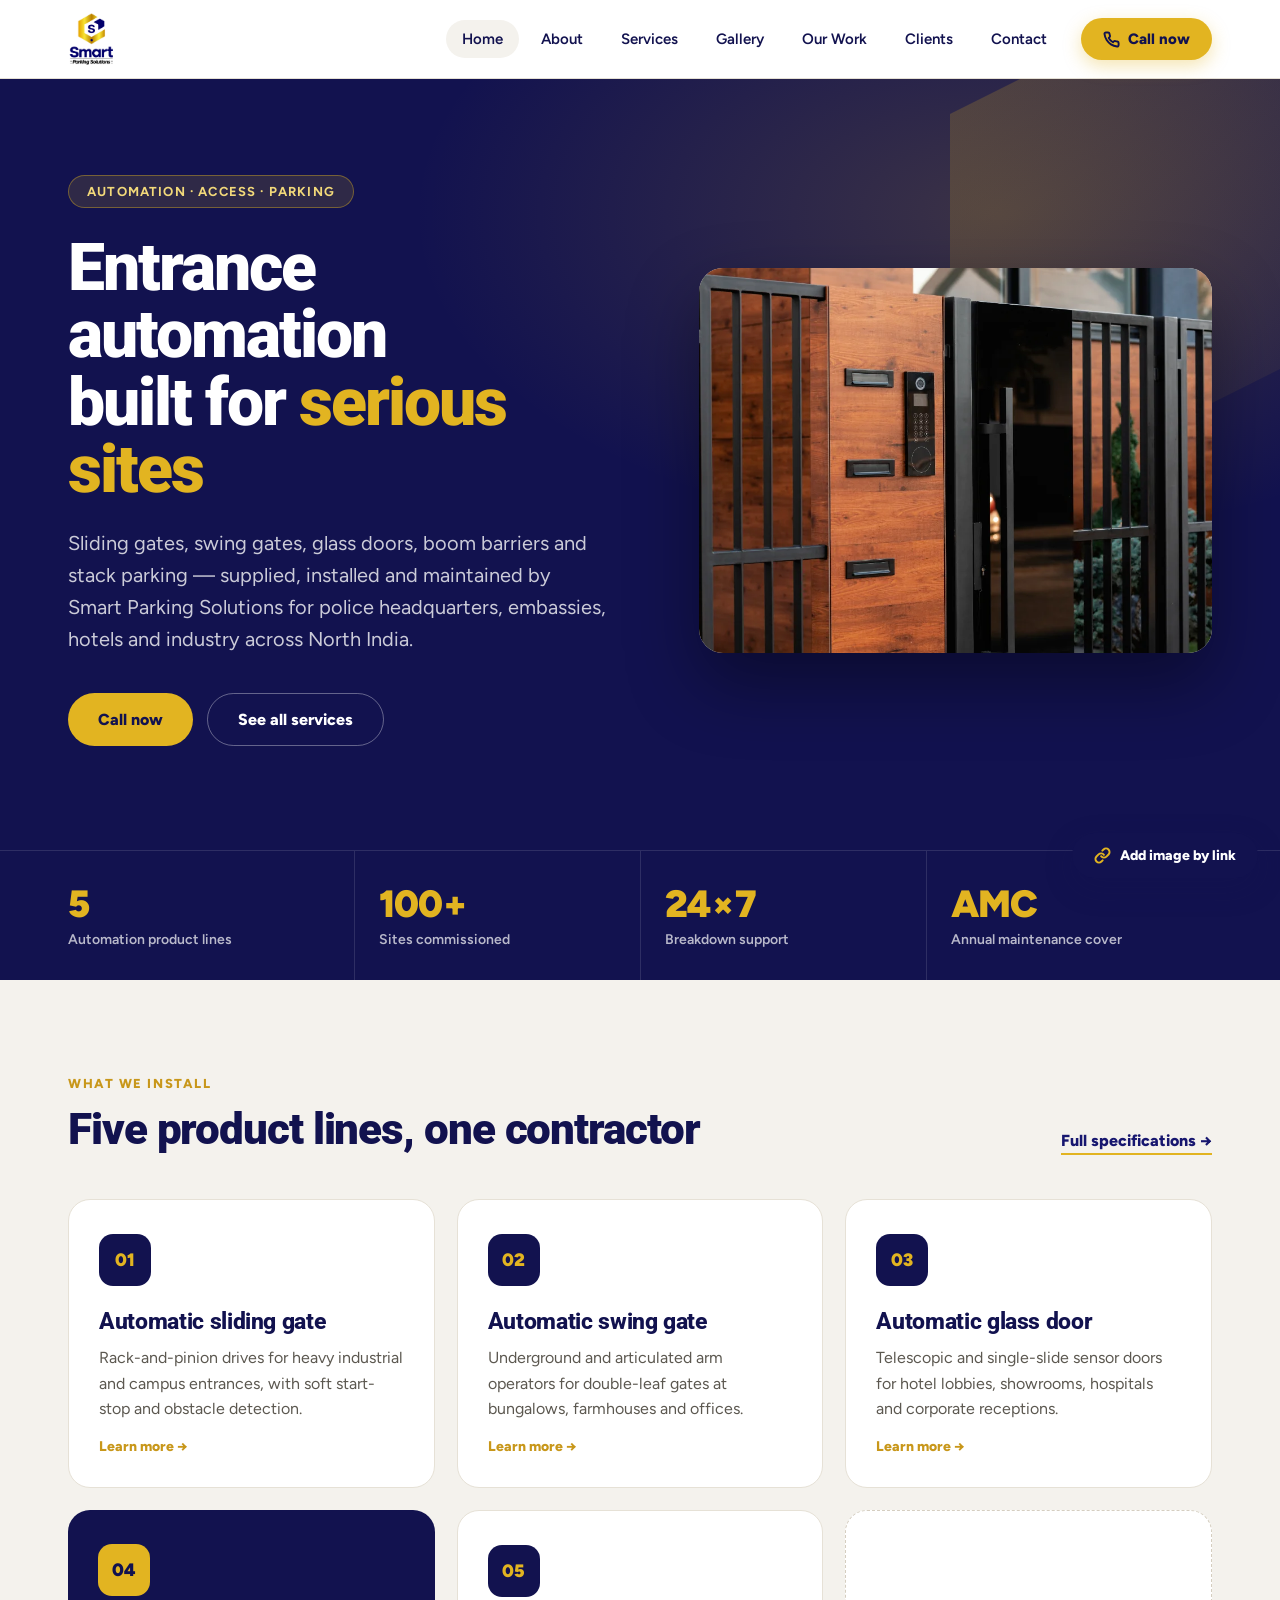
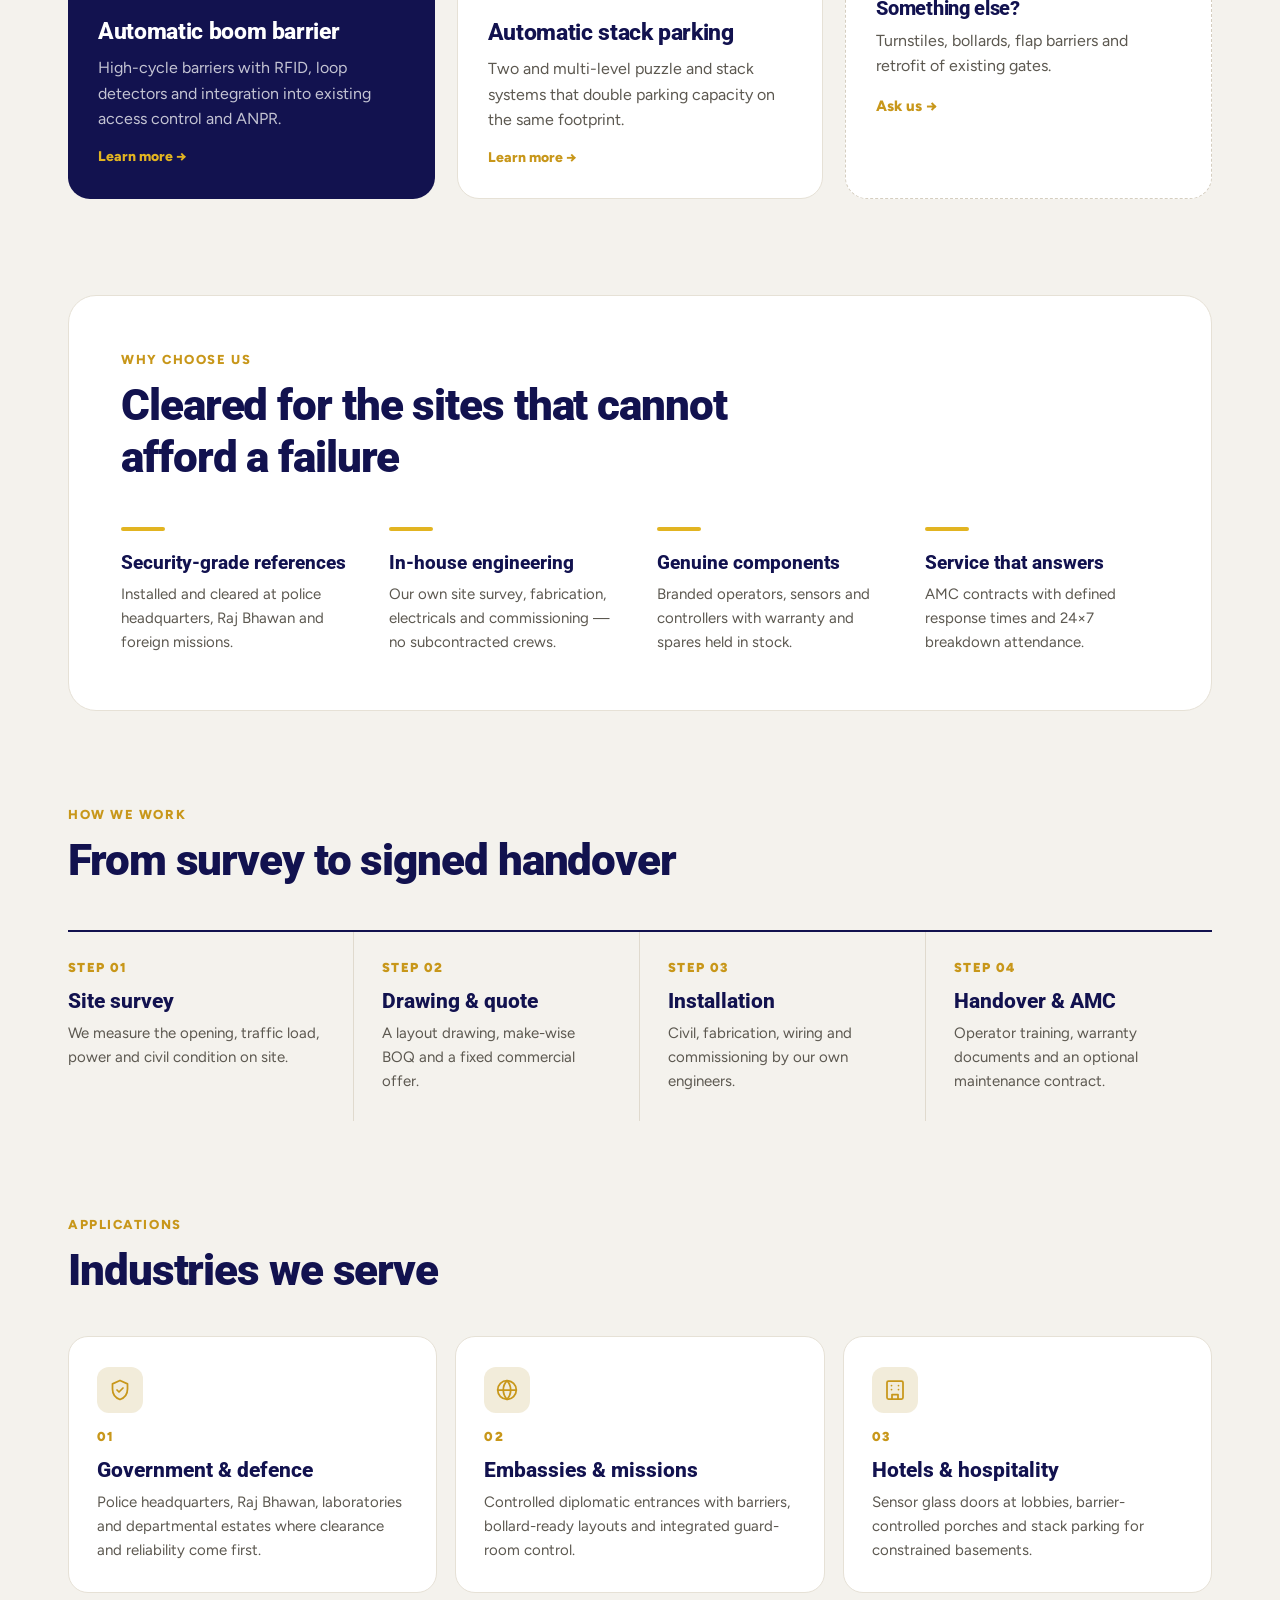
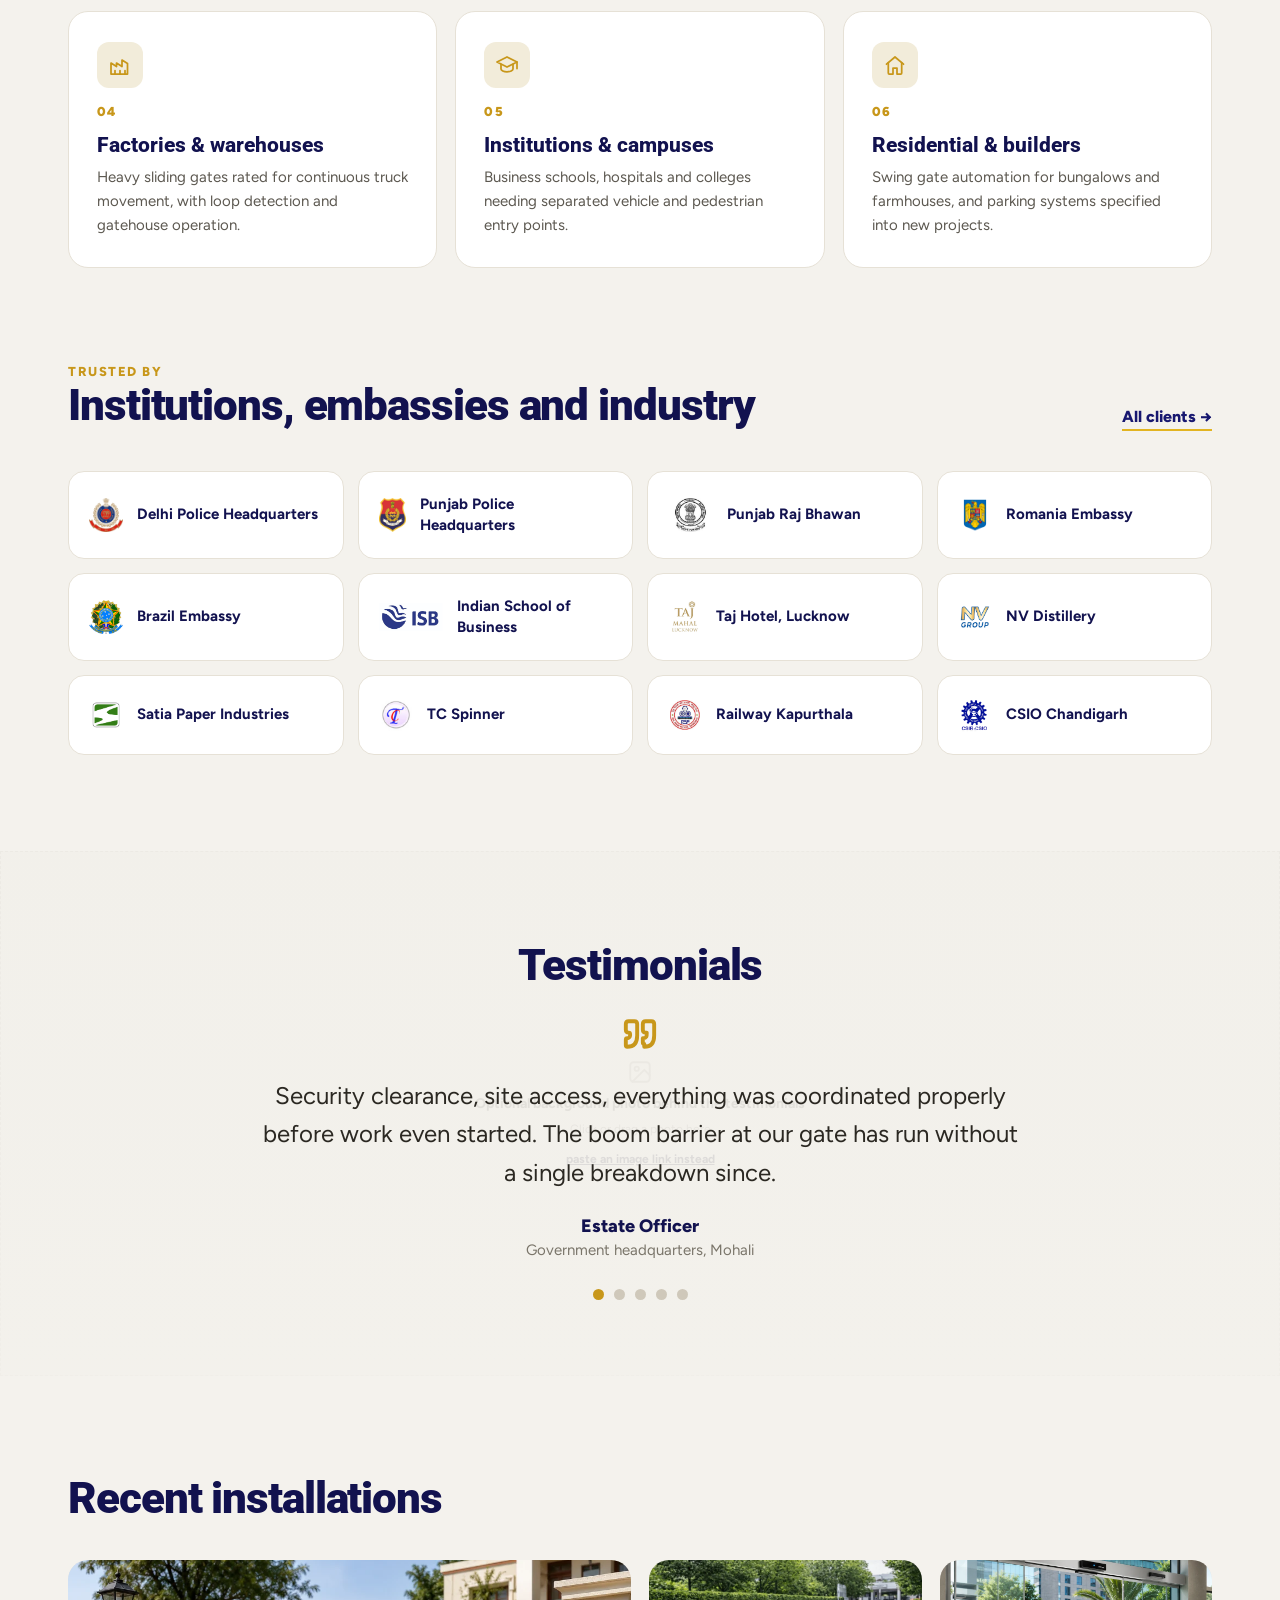
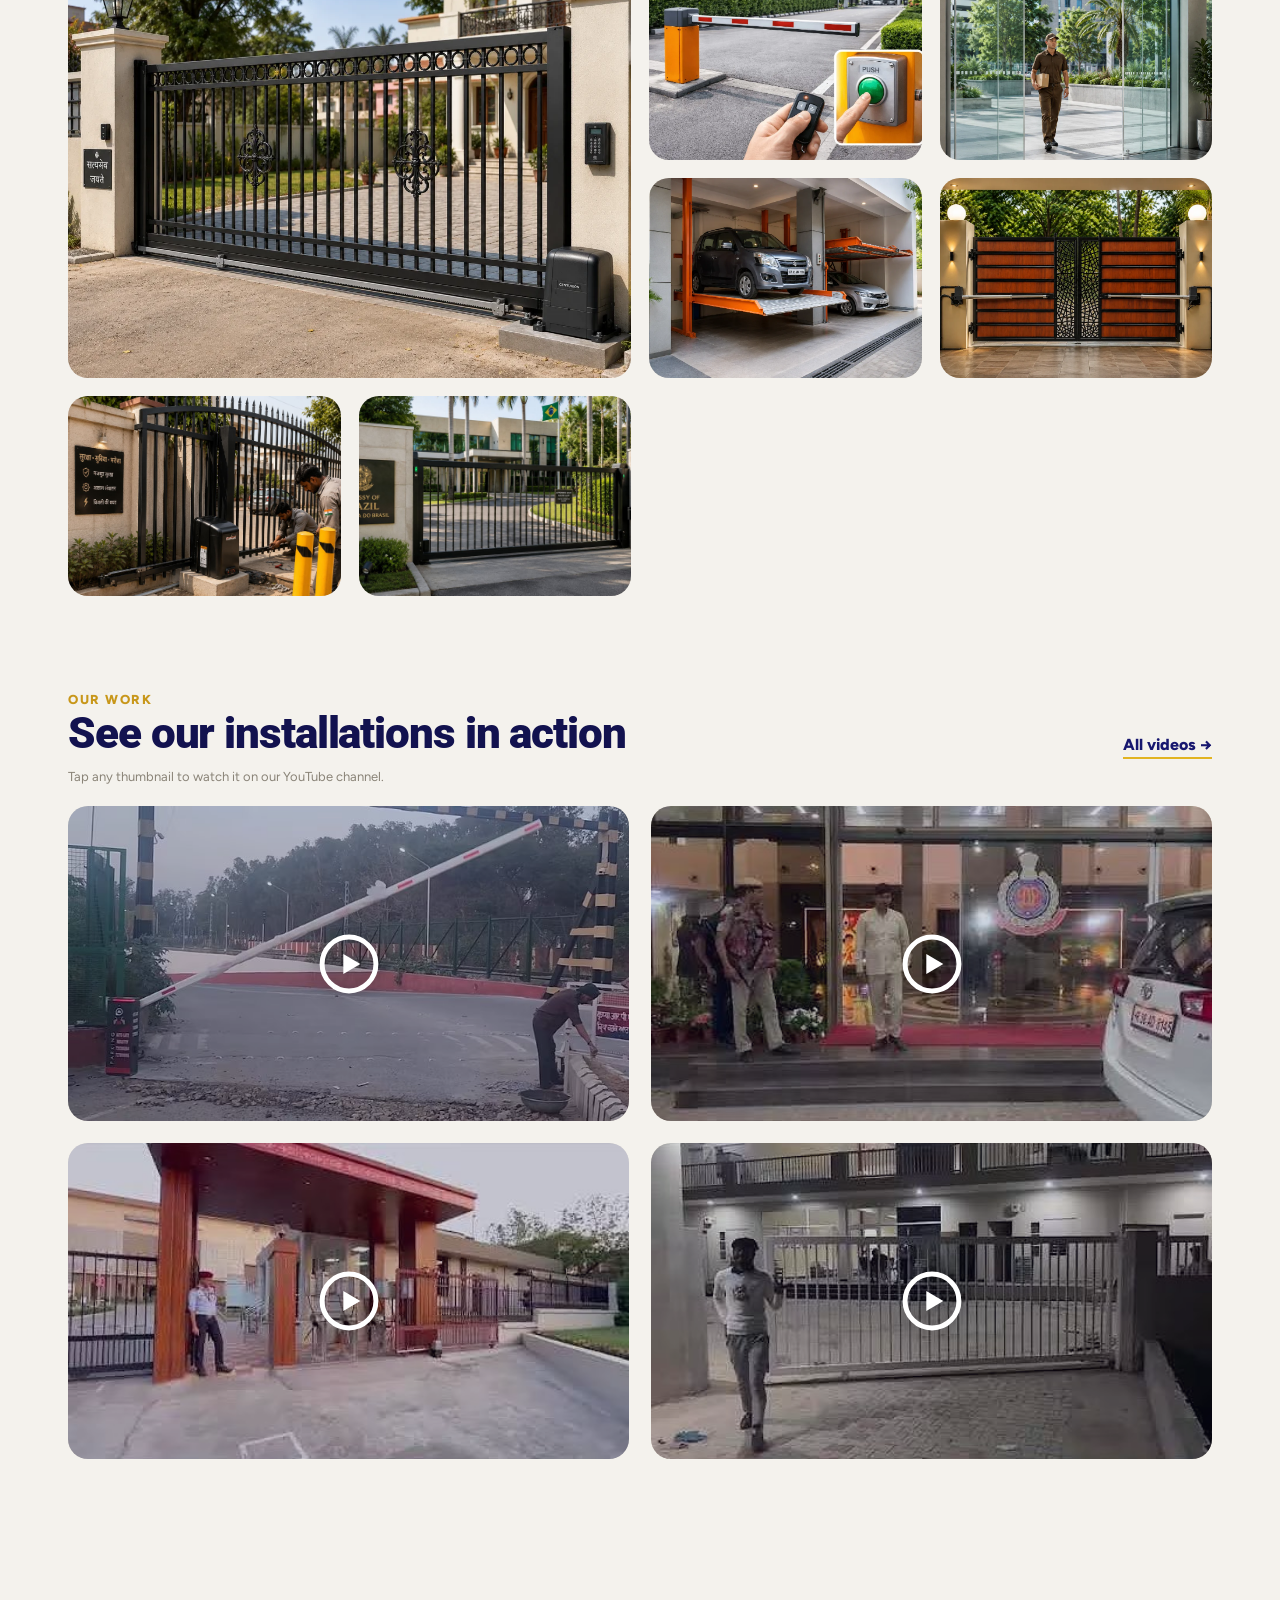
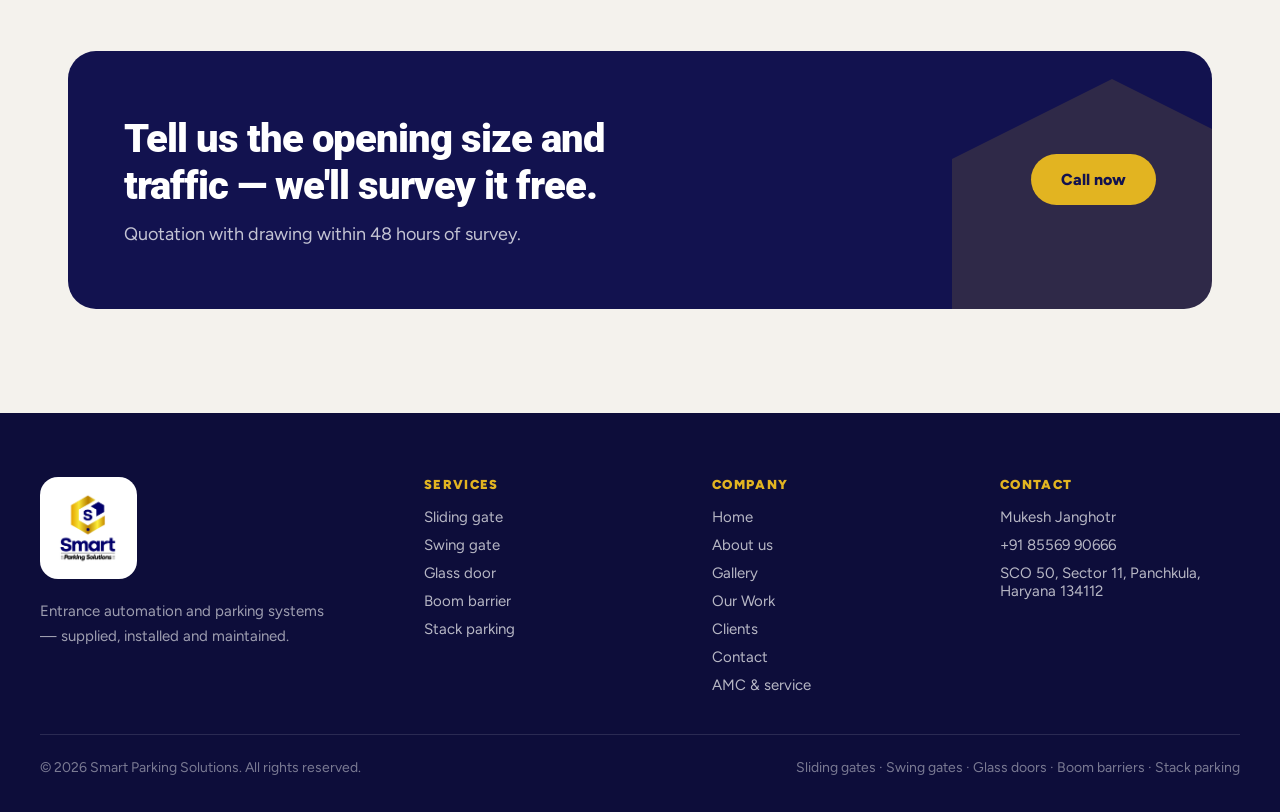
